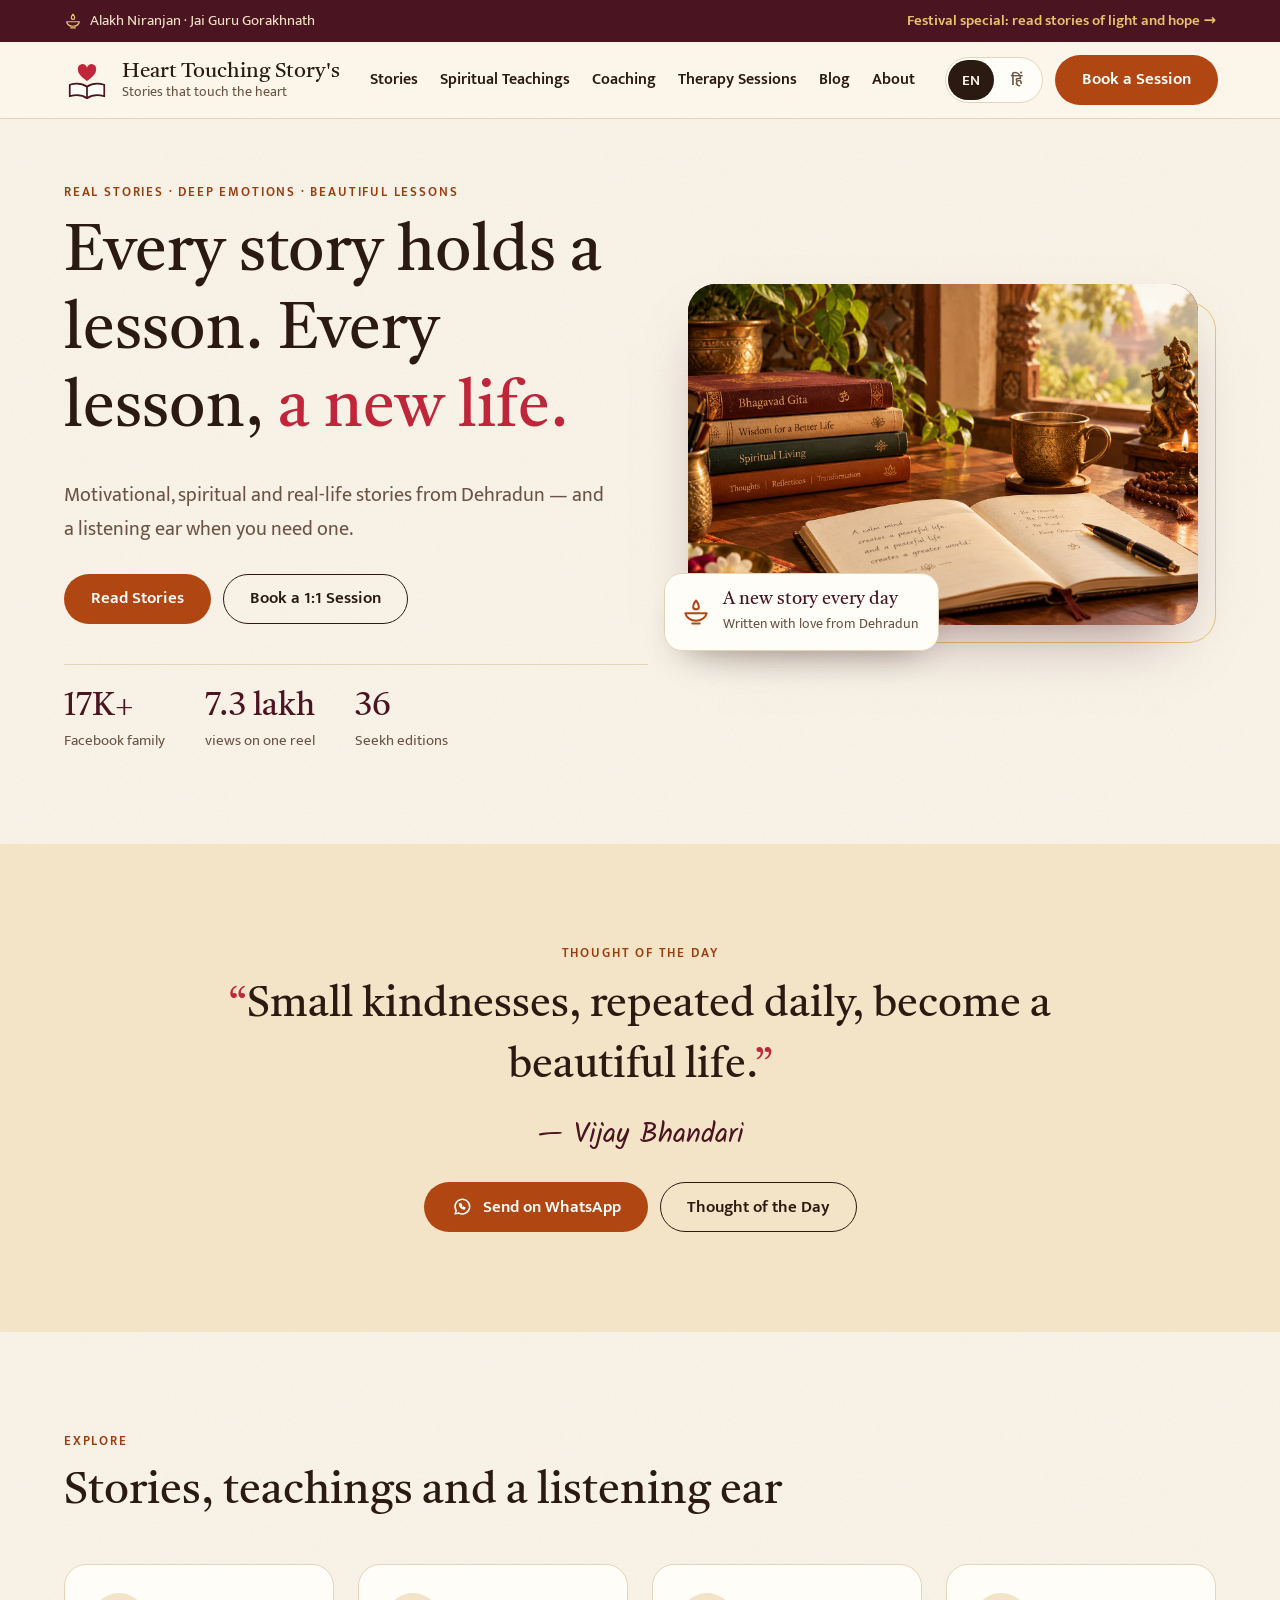
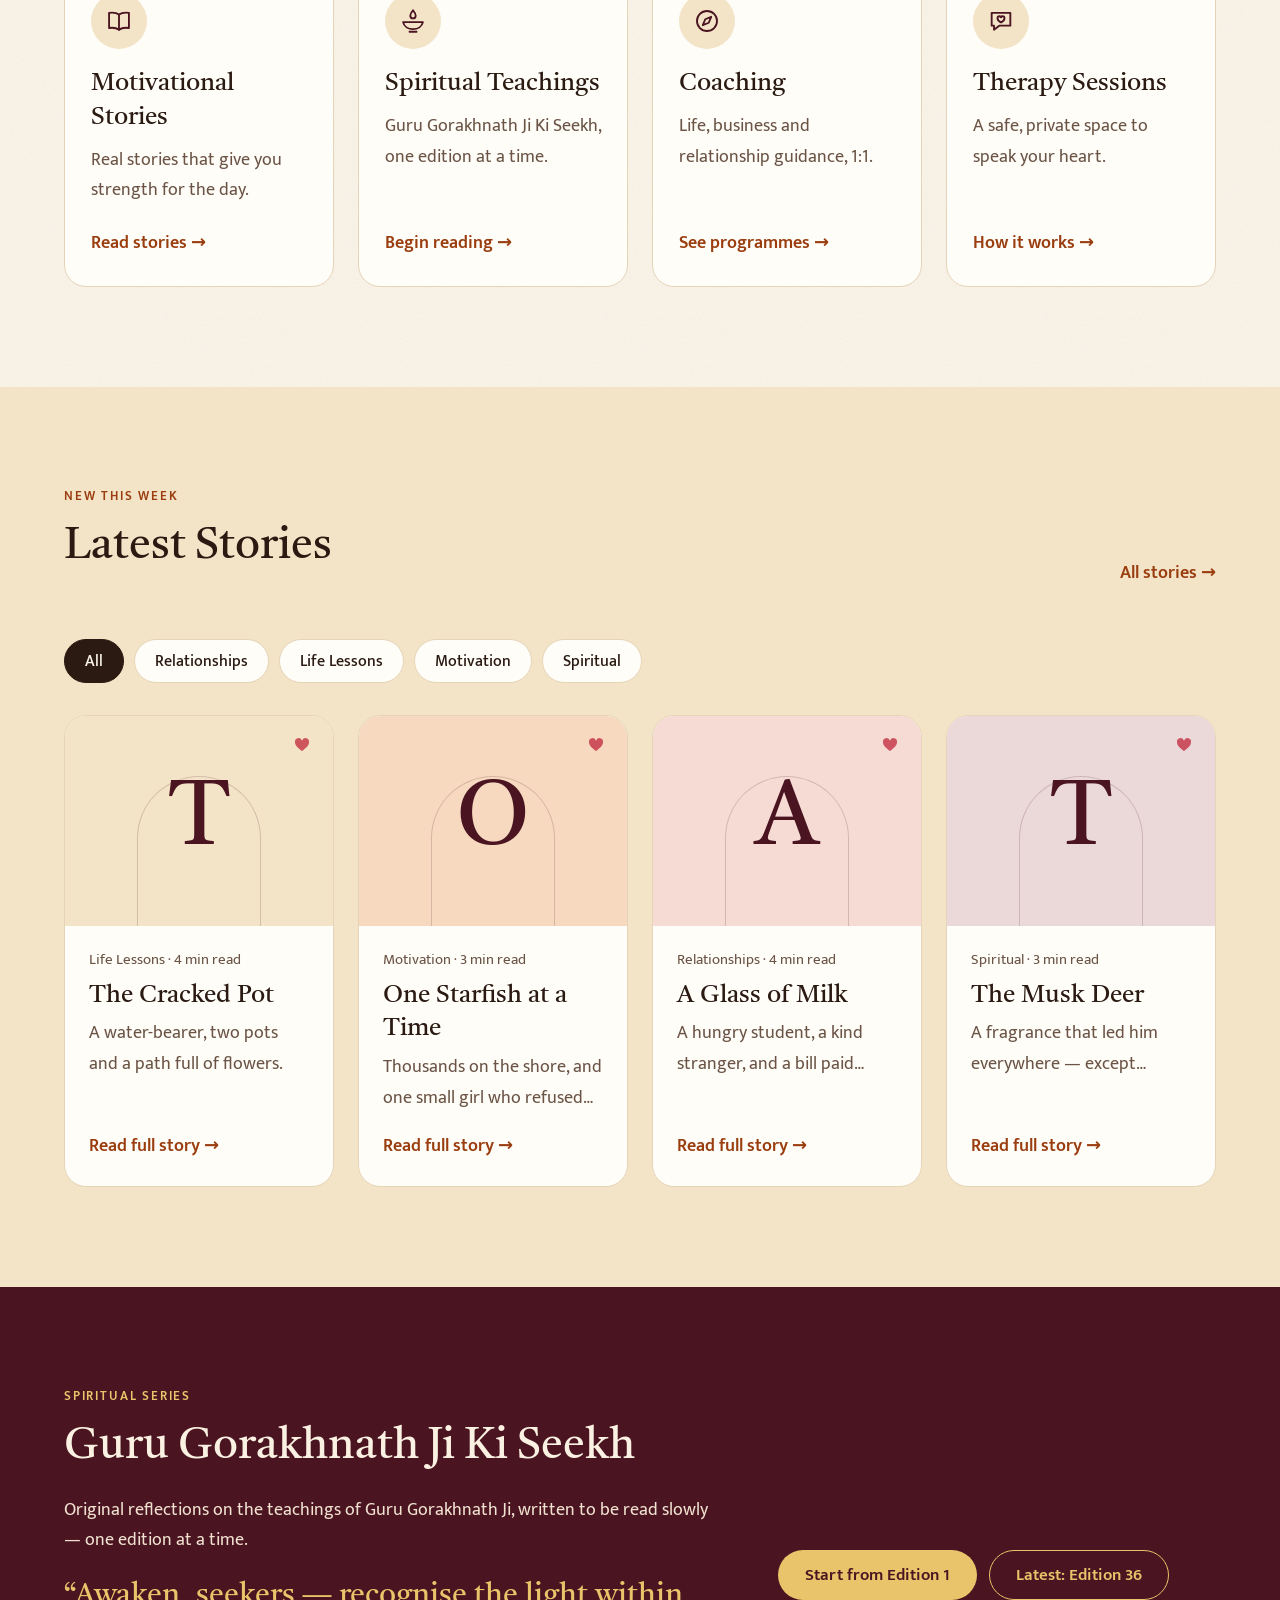
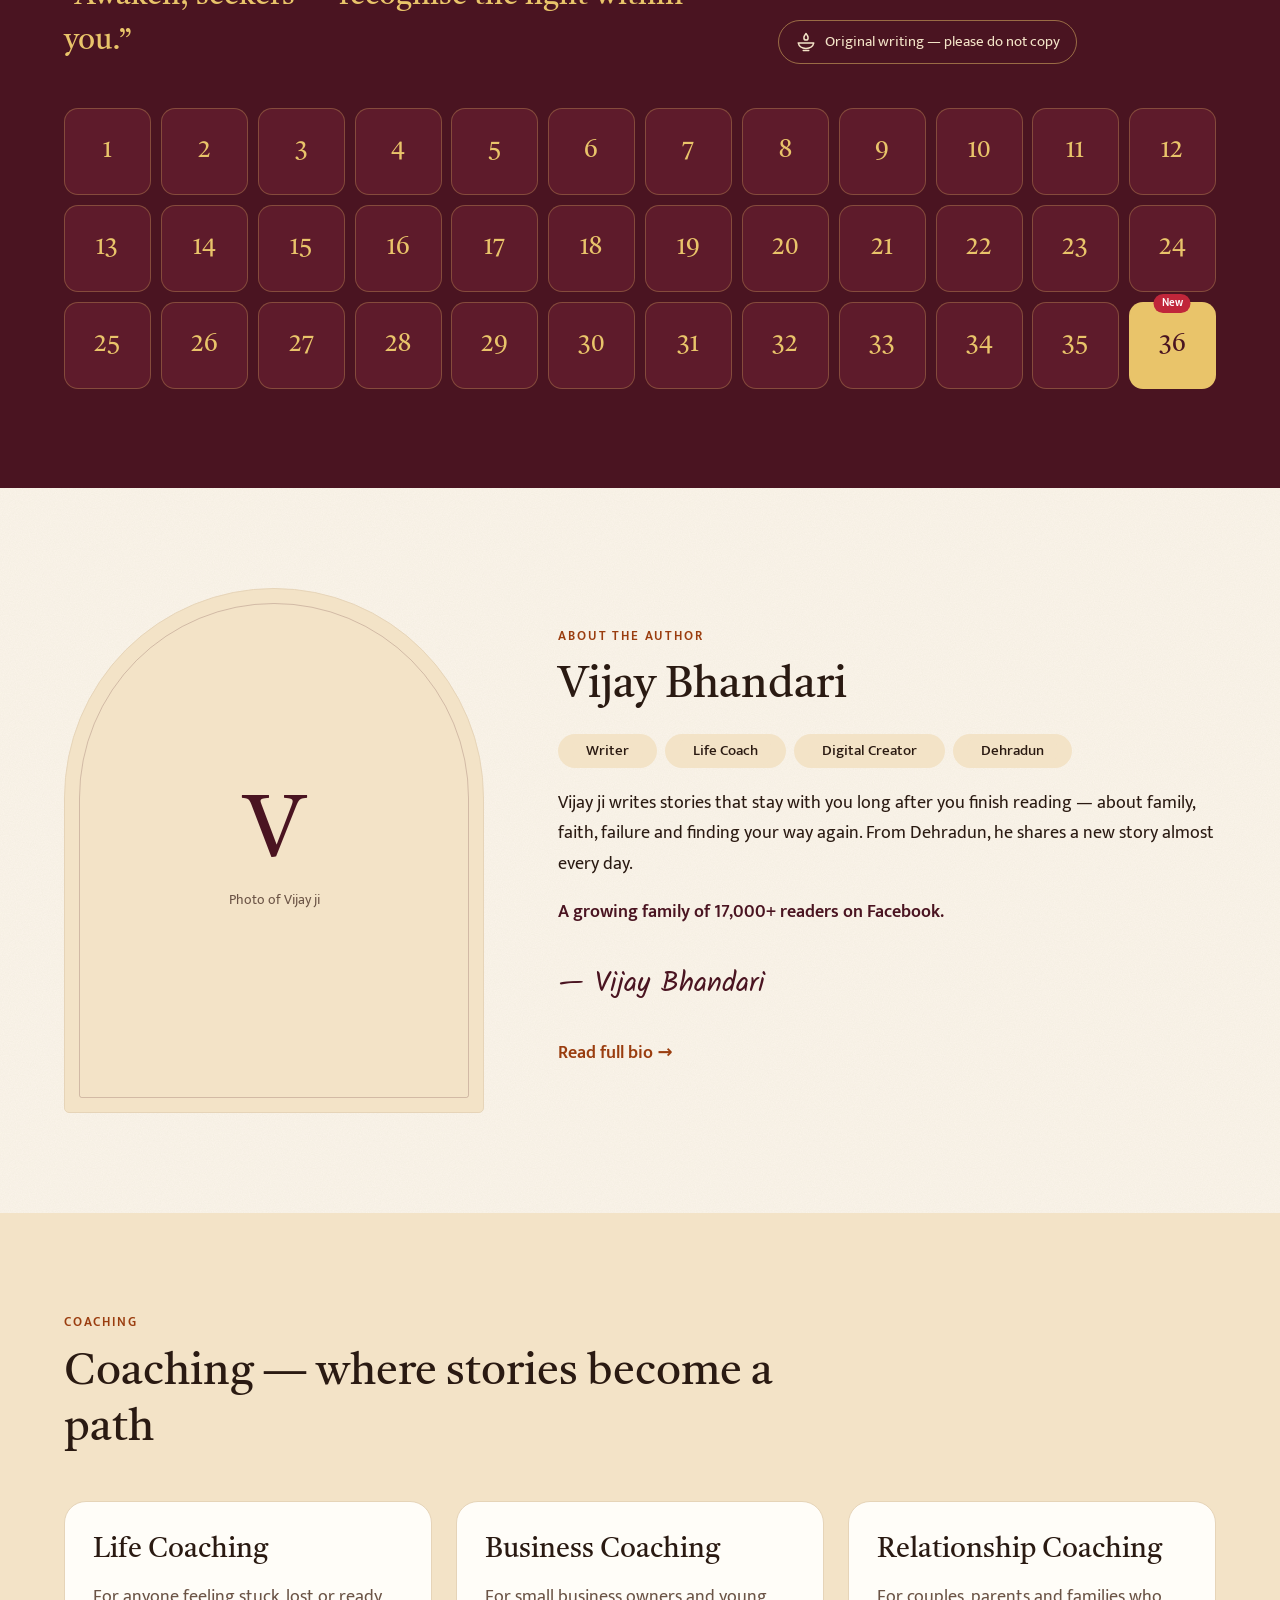
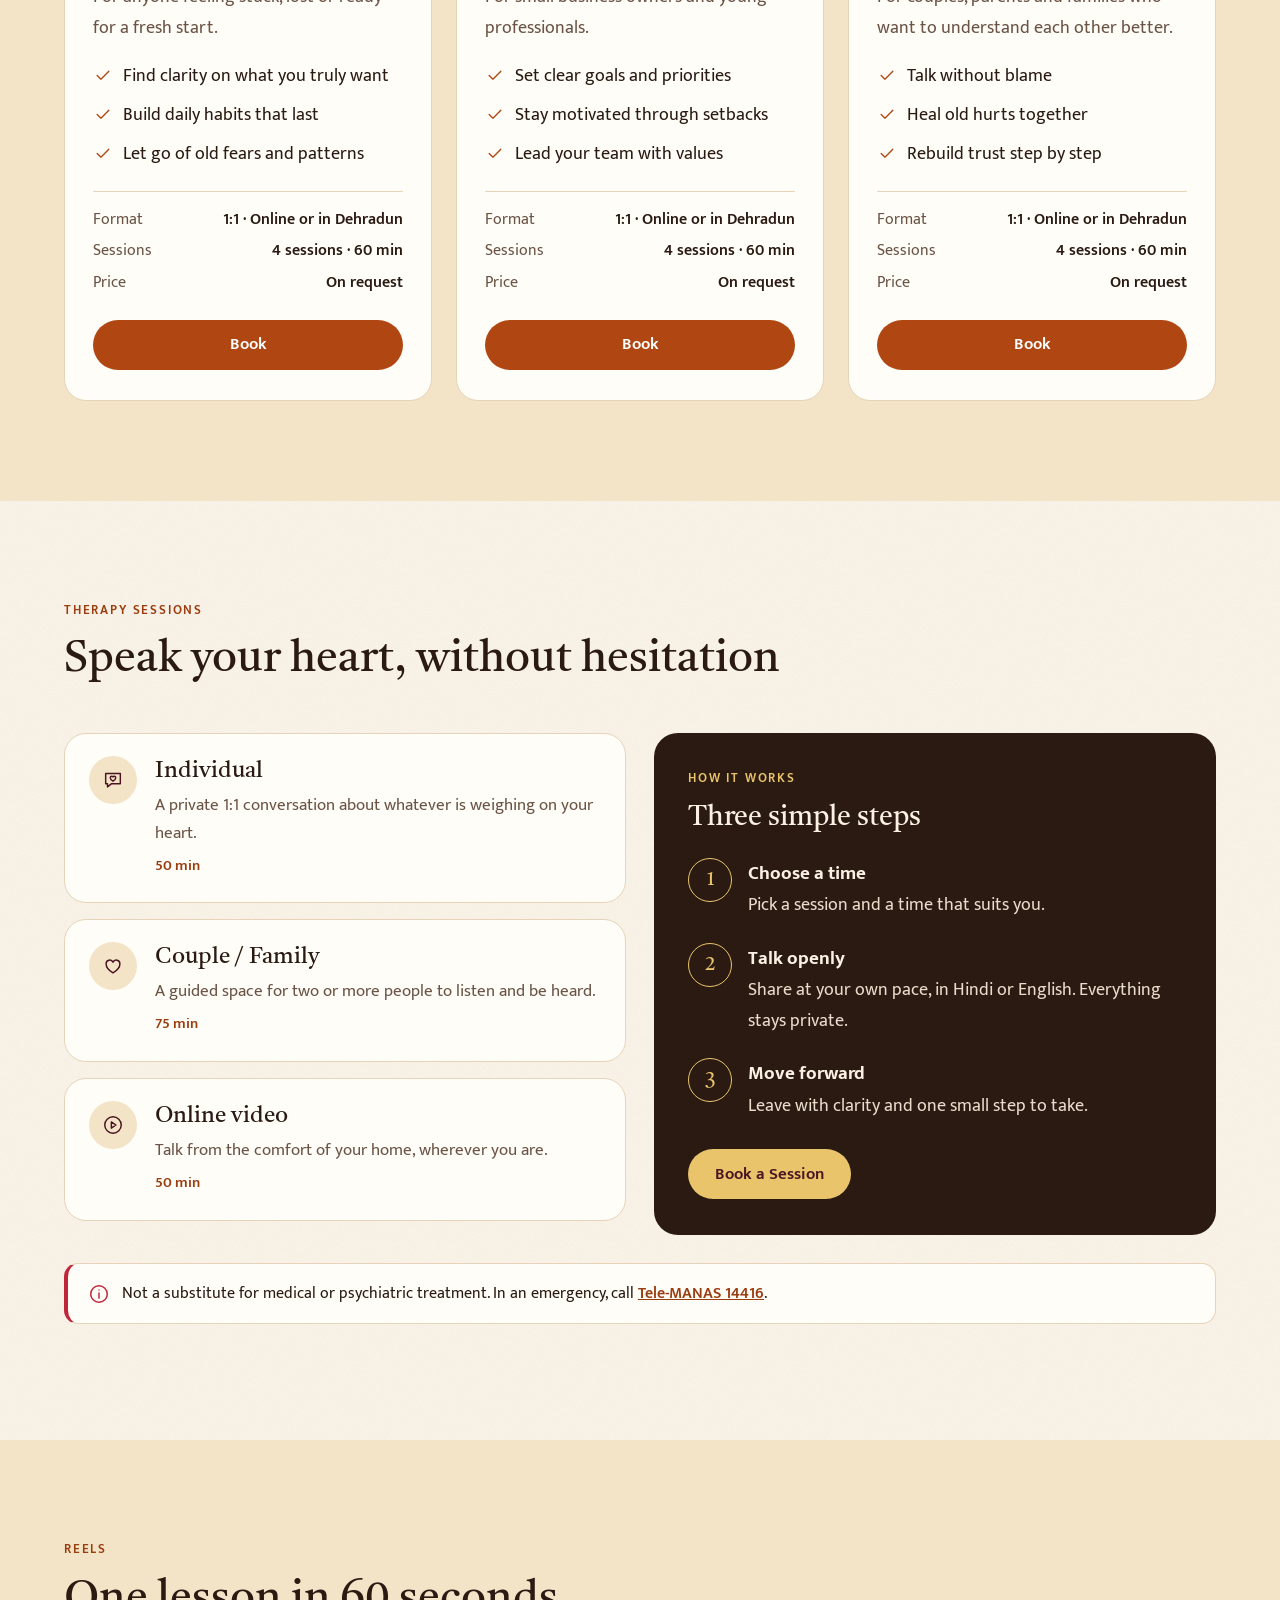
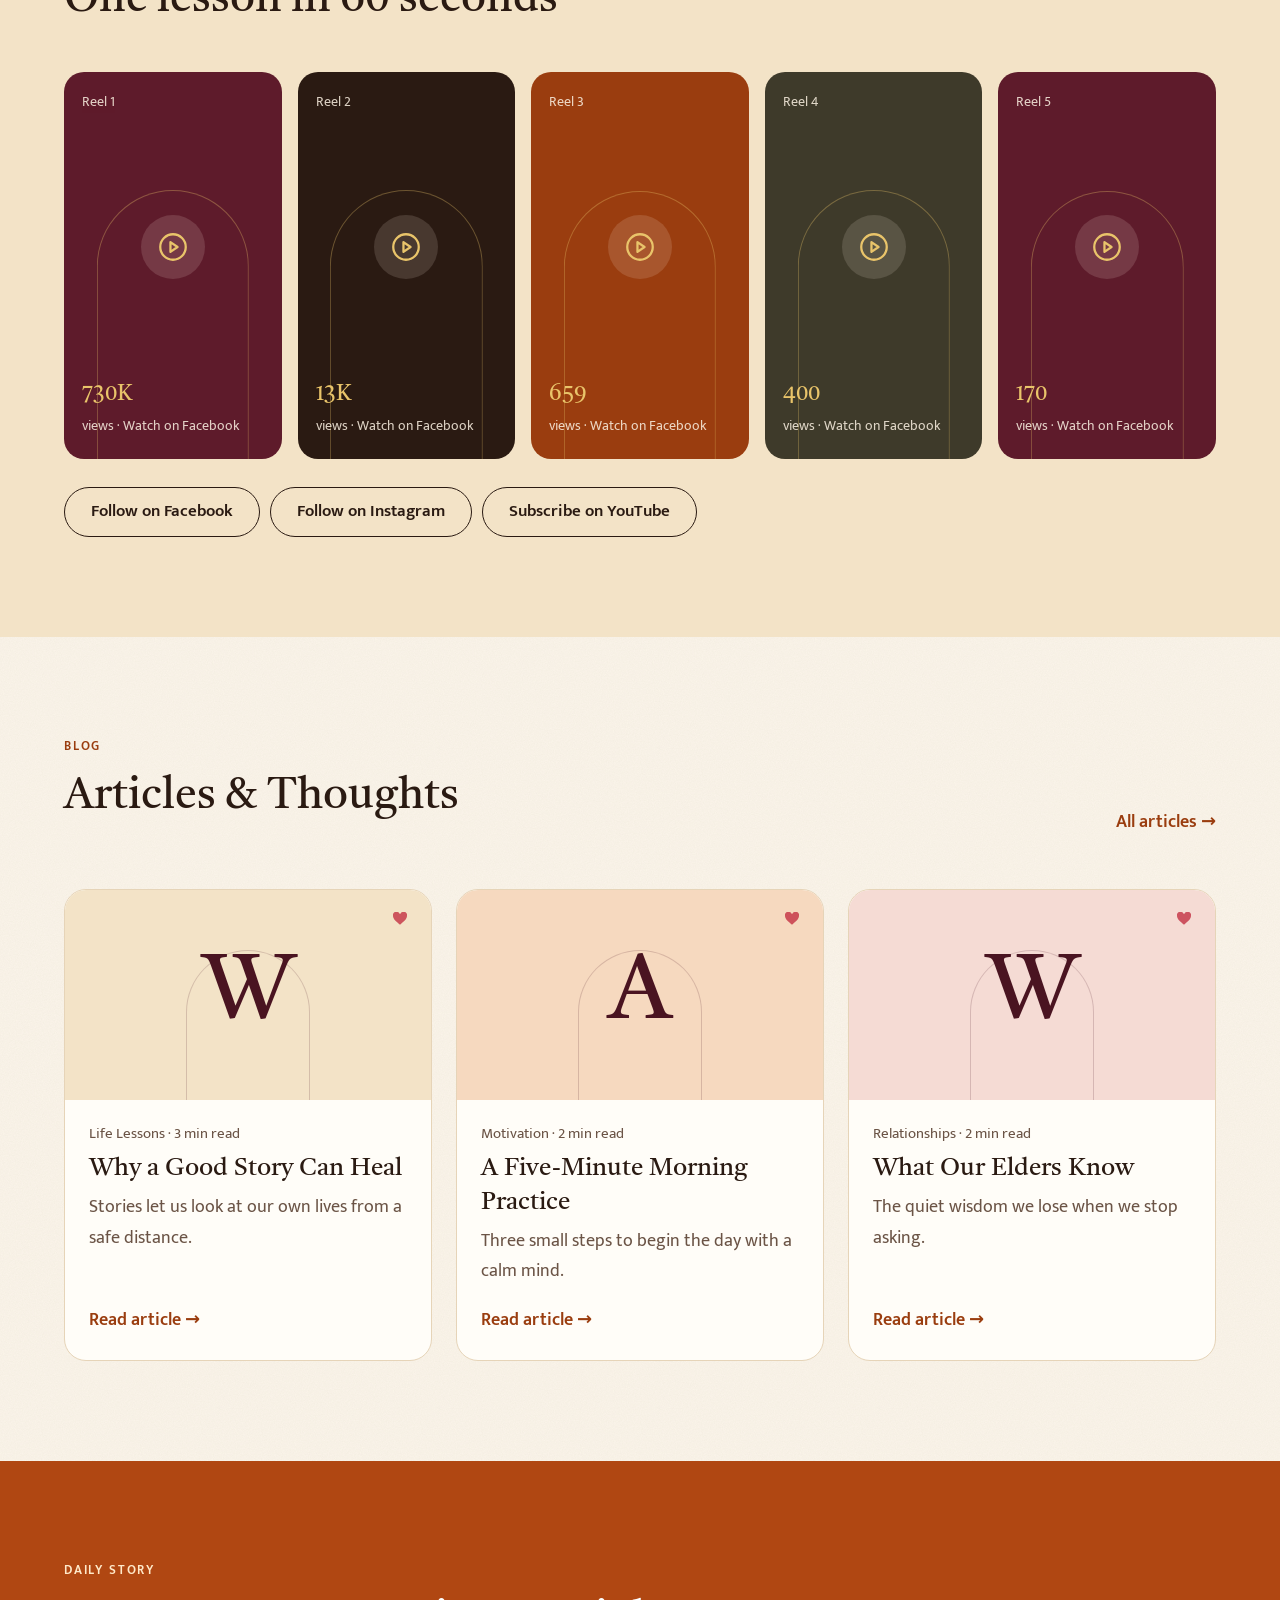
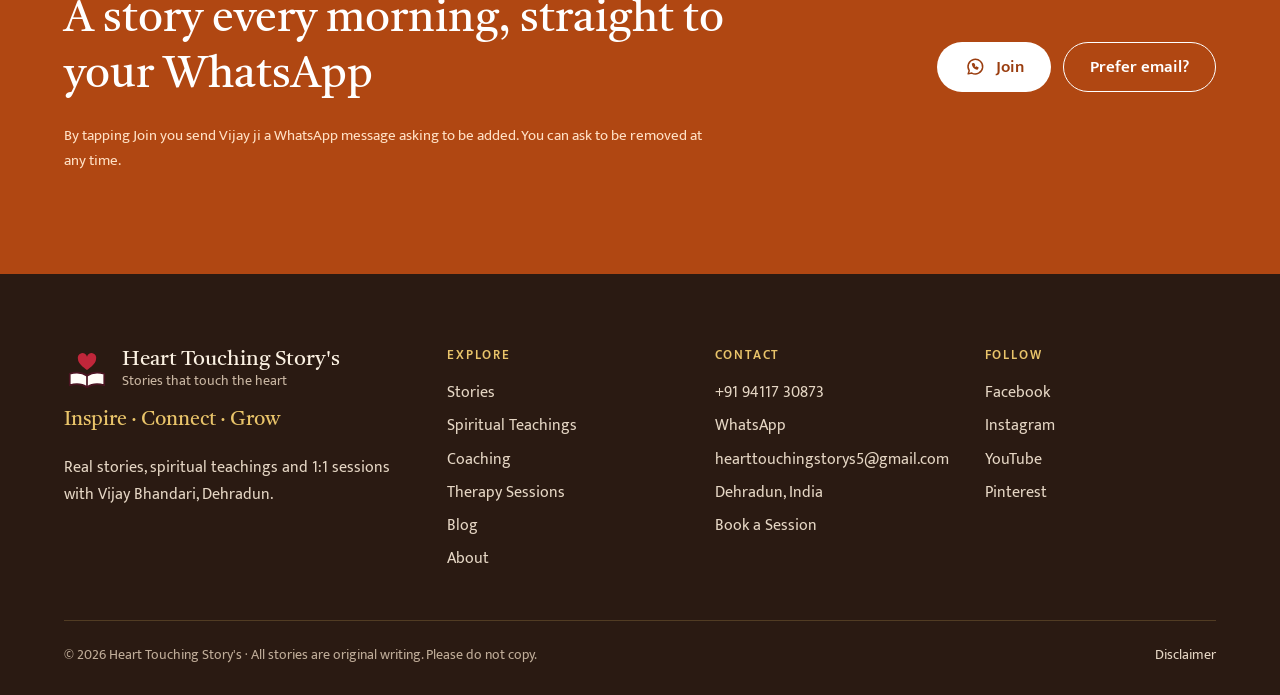
==== index.html @ 7574a50a "Image replaced" ====
<!doctype html>
<html lang="en" data-title-hi="Heart Touching Story's · दिल को छू जाने वाली कहानियाँ">
<head>
<meta charset="utf-8">
<meta name="viewport" content="width=device-width, initial-scale=1">
<title>Heart Touching Story's · Stories that touch the heart</title>
<meta name="description" content="Real stories, spiritual teachings and 1:1 sessions with Vijay Bhandari, Dehradun. Every story holds a lesson.">
<meta property="og:title" content="Heart Touching Story's">
<meta property="og:description" content="Every story holds a lesson. Every lesson, a new life.">
<script>try{document.documentElement.lang=localStorage.getItem('lang')||'en'}catch(e){}document.documentElement.classList.add('js')</script>
<link rel="preconnect" href="https://fonts.googleapis.com">
<link rel="preconnect" href="https://fonts.gstatic.com" crossorigin>
<link rel="stylesheet" href="https://fonts.googleapis.com/css2?family=Kalam&family=Mukta:wght@400;500;600&family=Tiro+Devanagari+Hindi&display=swap">
<link rel="icon" href="assets/favicon.svg" type="image/svg+xml">
<link rel="stylesheet" href="assets/style.css">
<script src="assets/data.js" defer></script>
<script src="assets/app.js" defer></script>
</head>
<body data-page="home">
<div id="hdr"></div>
<main id="main">

  <!-- 3 · Hero -->
  <section class="hero">
    <div class="wrap hero-in">
      <div class="hero-copy">
        <span class="label"><span lang="en">Real Stories · Deep Emotions · Beautiful Lessons</span><span lang="hi">सच्ची कहानियाँ · गहरी भावनाएँ · सुंदर सीख</span></span>
        <h1><span lang="en">Every story holds a lesson. Every lesson, <span class="hl">a new life.</span></span><span lang="hi">हर कहानी में एक सीख, हर सीख में एक <span class="hl">नया जीवन।</span></span></h1>
        <p class="lead"><span lang="en">Motivational, spiritual and real-life stories from Dehradun — and a listening ear when you need one.</span><span lang="hi">देहरादून से प्रेरक, आध्यात्मिक और सच्ची कहानियाँ — और जब ज़रूरत हो, तो सुनने वाला कोई अपना।</span></p>
        <div class="btns hero-cta">
          <a class="btn btn-p" href="stories.html"><span lang="en">Read Stories</span><span lang="hi">कहानियाँ पढ़ें</span></a>
          <a class="btn btn-s" href="book.html"><span lang="en">Book a 1:1 Session</span><span lang="hi">1:1 सेशन बुक करें</span></a>
        </div>
        <div class="stats" id="stats"></div>
      </div>

      <div class="hero-art">
        <figure class="hero-photo">
          <div class="hp-img"><img src="assets/Index-image.jpeg" alt="An open journal and pen on a wooden desk beside spiritual books, a brass cup and a lit diya in warm morning light" width="1536" height="1024" fetchpriority="high"></div>
          <figcaption class="hero-note"><svg class="ic" aria-hidden="true"><use href="#i-diya"/></svg>
            <span><b><span lang="en">A new story every day</span><span lang="hi">हर दिन एक नई कहानी</span></b><small><span lang="en">Written with love from Dehradun</span><span lang="hi">देहरादून से, प्रेम के साथ</span></small></span>
          </figcaption>
        </figure>
      </div>
    </div>
  </section>

  <!-- 4 · Thought of the Day -->
  <section class="sec band-sandal" aria-labelledby="tod">
    <div class="wrap quote center rv">
      <span class="label" id="tod"><span lang="en">Thought of the Day</span><span lang="hi">आज का विचार</span></span>
      <blockquote id="thought-q"></blockquote>
      <span class="sig"><span lang="en">— Vijay Bhandari</span><span lang="hi">— विजय भंडारी</span></span>
      <div class="btns">
        <button type="button" class="btn btn-p" id="wa-share"><svg class="ic" aria-hidden="true"><use href="#i-wa"/></svg><span lang="en">Send on WhatsApp</span><span lang="hi">WhatsApp पर भेजें</span></button>
        <a class="btn btn-s" href="thoughts.html"><span lang="en">Thought of the Day</span><span lang="hi">आज का विचार</span></a>
      </div>
    </div>
  </section>

  <!-- 5 · Four pillars -->
  <section class="sec">
    <div class="wrap">
      <div class="sec-head rv">
        <span class="label"><span lang="en">Explore</span><span lang="hi">खोजें</span></span>
        <h2><span lang="en">Stories, teachings and a listening ear</span><span lang="hi">कहानियाँ, सीख और सुनने वाला कोई अपना</span></h2>
      </div>
      <div class="grid g4">
        <a class="card pillar rv" style="--i:0" href="stories.html?cat=motivation"><span class="ic-wrap"><svg class="ic" aria-hidden="true"><use href="#i-book"/></svg></span>
          <h3><span lang="en">Motivational Stories</span><span lang="hi">प्रेरक कहानियाँ</span></h3>
          <p><span lang="en">Real stories that give you strength for the day.</span><span lang="hi">ऐसी सच्ची कहानियाँ जो दिन भर का हौसला दें।</span></p>
          <span class="more"><span lang="en">Read stories →</span><span lang="hi">कहानियाँ पढ़ें →</span></span></a>
        <a class="card pillar rv" style="--i:1" href="seekh.html"><span class="ic-wrap"><svg class="ic" aria-hidden="true"><use href="#i-diya"/></svg></span>
          <h3><span lang="en">Spiritual Teachings</span><span lang="hi">आध्यात्मिक सीख</span></h3>
          <p><span lang="en">Guru Gorakhnath Ji Ki Seekh, one edition at a time.</span><span lang="hi">गुरु गोरखनाथ जी की सीख, एक-एक संस्करण।</span></p>
          <span class="more"><span lang="en">Begin reading →</span><span lang="hi">पढ़ना शुरू करें →</span></span></a>
        <a class="card pillar rv" style="--i:2" href="coaching.html"><span class="ic-wrap"><svg class="ic" aria-hidden="true"><use href="#i-compass"/></svg></span>
          <h3><span lang="en">Coaching</span><span lang="hi">कोचिंग</span></h3>
          <p><span lang="en">Life, business and relationship guidance, 1:1.</span><span lang="hi">जीवन, व्यापार और रिश्तों के लिए 1:1 मार्गदर्शन।</span></p>
          <span class="more"><span lang="en">See programmes →</span><span lang="hi">कार्यक्रम देखें →</span></span></a>
        <a class="card pillar rv" style="--i:3" href="therapy.html"><span class="ic-wrap"><svg class="ic" aria-hidden="true"><use href="#i-chat"/></svg></span>
          <h3><span lang="en">Therapy Sessions</span><span lang="hi">थेरेपी सेशन</span></h3>
          <p><span lang="en">A safe, private space to speak your heart.</span><span lang="hi">मन की बात कहने के लिए एक सुरक्षित, निजी जगह।</span></p>
          <span class="more"><span lang="en">How it works →</span><span lang="hi">कैसे होता है →</span></span></a>
      </div>
    </div>
  </section>

  <!-- 6 · Latest stories -->
  <section class="sec band-sandal">
    <div class="wrap">
      <div class="sec-head split rv">
        <div>
          <span class="label"><span lang="en">New this week</span><span lang="hi">इस हफ़्ते</span></span>
          <h2><span lang="en">Latest Stories</span><span lang="hi">ताज़ा कहानियाँ</span></h2>
        </div>
        <a class="link-arrow" href="stories.html"><span lang="en">All stories →</span><span lang="hi">सभी कहानियाँ →</span></a>
      </div>
      <div class="chips" id="latest-chips" role="group" aria-label="Filter stories"></div>
      <div class="grid g4 scroll-m" id="latest-grid"></div>
    </div>
  </section>

  <!-- 7 · Guru Gorakhnath Ji Ki Seekh -->
  <section class="sec band-maroon">
    <div class="wrap">
      <div class="seekh-top rv">
        <div>
          <span class="label"><span lang="en">Spiritual series</span><span lang="hi">आध्यात्मिक शृंखला</span></span>
          <h2><span lang="en">Guru Gorakhnath Ji Ki Seekh</span><span lang="hi">गुरु गोरखनाथ जी की सीख</span></h2>
          <p><span lang="en">Original reflections on the teachings of Guru Gorakhnath Ji, written to be read slowly — one edition at a time.</span><span lang="hi">गुरु गोरखनाथ जी की शिक्षाओं पर मौलिक चिंतन — धीरे-धीरे पढ़ने के लिए, एक-एक संस्करण।</span></p>
          <p class="seekh-line"><span lang="en">“Awaken, seekers — recognise the light within you.”</span><span lang="hi">“जागो साधकों, जागो — अपने भीतर के प्रकाश को पहचानो।”</span></p>
        </div>
        <div>
          <div class="btns">
            <a class="btn btn-g" href="edition.html?n=1"><span lang="en">Start from Edition 1</span><span lang="hi">पहले संस्करण से पढ़ें</span></a>
            <a class="btn btn-o" href="edition.html?n=36"><span lang="en">Latest: Edition 36</span><span lang="hi">नवीनतम: संस्करण ३६</span></a>
          </div>
          <span class="badge"><svg class="ic" aria-hidden="true"><use href="#i-diya"/></svg><span lang="en">Original writing — please do not copy</span><span lang="hi">मौलिक लेखन — कॉपी करना वर्जित है</span></span>
        </div>
      </div>
      <div class="eds" id="home-eds"></div>
    </div>
  </section>

  <!-- 8 · About the author -->
  <section class="sec">
    <div class="wrap about">
      <div class="arch rv" role="img" aria-label="Portrait of Vijay Bhandari (photo to be added)">
        <div><b><span lang="en">V</span><span lang="hi">वि</span></b><small><span lang="en">Photo of Vijay ji</span><span lang="hi">विजय जी की फ़ोटो</span></small></div>
      </div>
      <div class="rv" style="--i:1">
        <span class="label"><span lang="en">About the Author</span><span lang="hi">लेखक के बारे में</span></span>
        <h2><span lang="en">Vijay Bhandari</span><span lang="hi">विजय भंडारी</span></h2>
        <div class="roles"><span><span lang="en">Writer</span><span lang="hi">लेखक</span></span><span><span lang="en">Life Coach</span><span lang="hi">लाइफ़ कोच</span></span><span><span lang="en">Digital Creator</span><span lang="hi">डिजिटल क्रिएटर</span></span><span><span lang="en">Dehradun</span><span lang="hi">देहरादून</span></span></div>
        <p><span lang="en">Vijay ji writes stories that stay with you long after you finish reading — about family, faith, failure and finding your way again. From Dehradun, he shares a new story almost every day.</span><span lang="hi">विजय जी ऐसी कहानियाँ लिखते हैं जो पढ़ने के बाद भी दिल में रह जाती हैं — परिवार, आस्था, हार और फिर से राह पाने की कहानियाँ। देहरादून से वे लगभग हर दिन एक नई कहानी साझा करते हैं।</span></p>
        <p class="community"><span lang="en">A growing family of 17,000+ readers on Facebook.</span><span lang="hi">फेसबुक पर 17,000+ पाठकों का बढ़ता परिवार।</span></p>
        <p class="sig"><span lang="en">— Vijay Bhandari</span><span lang="hi">— विजय भंडारी</span></p><br>
        <a class="link-arrow" href="about.html"><span lang="en">Read full bio →</span><span lang="hi">पूरा परिचय पढ़ें →</span></a>
      </div>
    </div>
  </section>

  <!-- 9 · Coaching -->
  <section class="sec band-sandal">
    <div class="wrap">
      <div class="sec-head rv">
        <span class="label"><span lang="en">Coaching</span><span lang="hi">कोचिंग</span></span>
        <h2><span lang="en">Coaching — where stories become a path</span><span lang="hi">कोचिंग — जहाँ कहानियाँ रास्ता बनती हैं</span></h2>
      </div>
      <div class="grid scroll-m" id="coach-cards"></div>
    </div>
  </section>

  <!-- 10 · Therapy sessions -->
  <section class="sec">
    <div class="wrap">
      <div class="sec-head rv">
        <span class="label"><span lang="en">Therapy Sessions</span><span lang="hi">थेरेपी सेशन</span></span>
        <h2><span lang="en">Speak your heart, without hesitation</span><span lang="hi">मन की बात, बिना झिझक</span></h2>
      </div>
      <div class="therapy">
        <div class="types" id="therapy-types"></div>
        <div class="steps rv" style="--i:1">
          <span class="label"><span lang="en">How it works</span><span lang="hi">कैसे होता है</span></span>
          <h3><span lang="en">Three simple steps</span><span lang="hi">तीन आसान कदम</span></h3>
          <ol>
            <li><div><b><span lang="en">Choose a time</span><span lang="hi">समय चुनें</span></b><span lang="en">Pick a session and a time that suits you.</span><span lang="hi">अपनी सुविधा का सेशन और समय चुनें।</span></div></li>
            <li><div><b><span lang="en">Talk openly</span><span lang="hi">खुलकर बात करें</span></b><span lang="en">Share at your own pace, in Hindi or English. Everything stays private.</span><span lang="hi">अपनी गति से, हिंदी या अंग्रेज़ी में बात करें। सब कुछ निजी रहता है।</span></div></li>
            <li><div><b><span lang="en">Move forward</span><span lang="hi">आगे बढ़ें</span></b><span lang="en">Leave with clarity and one small step to take.</span><span lang="hi">स्पष्टता और एक छोटे कदम के साथ आगे बढ़ें।</span></div></li>
          </ol>
          <a class="btn btn-g" href="book.html"><span lang="en">Book a Session</span><span lang="hi">सेशन बुक करें</span></a>
        </div>
      </div>
      <p class="disclaimer rv"><svg class="ic" aria-hidden="true"><use href="#i-info"/></svg><span><span lang="en">Not a substitute for medical or psychiatric treatment. In an emergency, call <a href="tel:14416">Tele-MANAS 14416</a>.</span><span lang="hi">यह चिकित्सीय या मनोरोग उपचार का विकल्प नहीं है। आपात स्थिति में <a href="tel:14416">Tele-MANAS 14416</a> पर कॉल करें।</span></span></p>
    </div>
  </section>

  <!-- 11 · Reels -->
  <section class="sec band-sandal">
    <div class="wrap">
      <div class="sec-head rv">
        <span class="label"><span lang="en">Reels</span><span lang="hi">रील्स</span></span>
        <h2><span lang="en">One lesson in 60 seconds</span><span lang="hi">60 सेकंड, एक सीख</span></h2>
      </div>
      <div class="reels" id="reels"></div>
      <div class="follow">
        <a class="btn btn-s" href="https://www.facebook.com/hearttouchingstoryss" target="_blank" rel="noopener"><span lang="en">Follow on Facebook</span><span lang="hi">फेसबुक पर फ़ॉलो करें</span></a>
        <a class="btn btn-s" href="https://www.instagram.com/hearttouching_storys/" target="_blank" rel="noopener"><span lang="en">Follow on Instagram</span><span lang="hi">इंस्टाग्राम पर फ़ॉलो करें</span></a>
        <a class="btn btn-s" href="https://www.youtube.com/@hearttouchingsstorys" target="_blank" rel="noopener"><span lang="en">Subscribe on YouTube</span><span lang="hi">यूट्यूब पर सब्सक्राइब करें</span></a>
      </div>
    </div>
  </section>

  <!-- 12 · Blog -->
  <section class="sec">
    <div class="wrap">
      <div class="sec-head split rv">
        <div>
          <span class="label"><span lang="en">Blog</span><span lang="hi">ब्लॉग</span></span>
          <h2><span lang="en">Articles &amp; Thoughts</span><span lang="hi">लेख और विचार</span></h2>
        </div>
        <a class="link-arrow" href="stories.html?type=blog"><span lang="en">All articles →</span><span lang="hi">सभी लेख →</span></a>
      </div>
      <div class="grid scroll-m" id="blog-cards"></div>
    </div>
  </section>

  <!-- 13 · Testimonials (hidden until real quotes exist) -->
  <section class="sec band-sandal" id="kind" hidden>
    <div class="wrap">
      <div class="sec-head rv"><h2><span lang="en">Kind Words</span><span lang="hi">पाठकों और क्लाइंट्स के अनुभव</span></h2></div>
      <div class="grid" id="kind-grid"></div>
    </div>
  </section>

  <!-- 14 · WhatsApp sign-up (opens WhatsApp, nothing stored here) -->
  <section class="sec band-saffron">
    <div class="wrap join">
      <div class="rv">
        <span class="label"><span lang="en">Daily story</span><span lang="hi">रोज़ की कहानी</span></span>
        <h2><span lang="en">A story every morning, straight to your WhatsApp</span><span lang="hi">रोज़ सुबह एक कहानी, सीधे आपके WhatsApp पर</span></h2>
        <p class="consent"><span lang="en">By tapping Join you send Vijay ji a WhatsApp message asking to be added. You can ask to be removed at any time.</span><span lang="hi">“जुड़ें” दबाकर आप विजय जी को जोड़ने के लिए WhatsApp संदेश भेजते हैं। आप कभी भी हटाने के लिए कह सकते हैं।</span></p>
      </div>
      <div class="btns rv" style="--i:1">
        <a class="btn btn-w" id="join-wa" target="_blank" rel="noopener"><svg class="ic" aria-hidden="true"><use href="#i-wa"/></svg><span lang="en">Join</span><span lang="hi">जुड़ें</span></a>
        <a class="btn btn-o" style="border-color:#fff;color:#fff" href="mailto:hearttouchingstorys5@gmail.com?subject=Please%20add%20me%20to%20the%20daily%20story%20list"><span lang="en">Prefer email?</span><span lang="hi">ईमेल से?</span></a>
      </div>
    </div>
  </section>

</main>
<div id="ftr"></div>
</body>
</html>
---- assets/style.css ----
/* Heart Touching Story's — design system from the Bits AI Lab brief (section 2) */
:root {
  --ivory: #FBF5EA; --card: #FFFDF8; --sandal: #F3E3C7; --sand: #E6D4B8;
  --ink: #2A1A12; --muted: #6B5446;
  --saffron: #B04712; --saffron-d: #9A3D0F; --saffron-h: #8F3A0F;
  --maroon: #4A1421; --maroon-t: #5E1B2B; --gold: #E9C46A; --heart: #C0263A;
  --cream: #FBF1E2;
  --serif: "Tiro Devanagari Hindi", Georgia, serif;
  --sans: "Mukta", system-ui, sans-serif;
  --hand: "Kalam", cursive;
  --ease: cubic-bezier(.2, .7, .2, 1);
}
@view-transition { navigation: auto; }

*, *::before, *::after { box-sizing: border-box; }
html { -webkit-text-size-adjust: 100%; scroll-behavior: smooth; scroll-padding-top: 96px; }
body {
  margin: 0; color: var(--ink); font: 400 18px/1.7 var(--sans);
  background: var(--ivory) url("data:image/svg+xml,%3Csvg xmlns='http://www.w3.org/2000/svg' width='220' height='220'%3E%3Cfilter id='n'%3E%3CfeTurbulence type='fractalNoise' baseFrequency='.85' numOctaves='3' stitchTiles='stitch'/%3E%3CfeColorMatrix values='0 0 0 0 .42 0 0 0 0 .33 0 0 0 0 .27 .09 0 0 0 0'/%3E%3C/filter%3E%3Crect width='100%25' height='100%25' filter='url(%23n)'/%3E%3C/svg%3E");
}
main { transition: opacity .18s; }
body.swap main { opacity: 0; }
h1, h2, h3 { font-family: var(--serif); font-weight: 400; color: var(--ink); margin: 0 0 .45em; }
h1 { font-size: clamp(36px, 5.2vw, 64px); line-height: 1.22; }
h2 { font-size: clamp(28px, 3.6vw, 44px); line-height: 1.28; }
h3 { font-size: clamp(20px, 2.2vw, 28px); line-height: 1.35; }
p { margin: 0 0 1em; }
a { color: var(--saffron-d); }
img { max-width: 100%; display: block; }
:focus-visible { outline: 3px solid var(--gold); outline-offset: 3px; border-radius: 6px; }
@media (max-width: 699px) { body { font-size: 16.5px; } }

/* Bilingual: both languages live in the markup, the page language hides the other */
html[lang="en"] body [lang="hi"]:not(.keep),
html[lang="hi"] body [lang="en"]:not(.keep) { display: none !important; }

.sr { position: absolute; width: 1px; height: 1px; overflow: hidden; clip: rect(0 0 0 0); white-space: nowrap; }
.skip { position: absolute; left: -999px; top: 12px; z-index: 100; background: var(--ink); color: #fff; padding: 10px 18px; border-radius: 999px; }
.skip:focus { left: 16px; }

/* Layout */
.wrap { max-width: 1200px; margin: 0 auto; padding: 0 24px; }
.sec { padding: 100px 0; }
.band-sandal { background: var(--sandal); }
.band-maroon { background: var(--maroon); color: #F1E2D0; }
.band-maroon h2, .band-maroon h3 { color: var(--cream); }
.band-saffron { background: var(--saffron); color: #fff; }
.band-saffron h2 { color: #fff; }
@media (max-width: 699px) { .wrap { padding: 0 16px; } .sec { padding: 44px 0; } }

.label { display: block; font: 600 13px/1.5 var(--sans); color: var(--saffron-d); margin: 0 0 12px; }
.label [lang="en"] { text-transform: uppercase; letter-spacing: .14em; }
.band-maroon .label, .steps .label, .lesson .label { color: var(--gold); }
.band-saffron .label { color: #FFE9C9; }
.sec-head { max-width: 720px; margin-bottom: 44px; }
.sec-head p { color: var(--muted); font-size: 19px; }
.band-maroon .sec-head p { color: #E3CDBB; }
.sec-head.split { max-width: none; display: flex; justify-content: space-between; align-items: flex-end; gap: 16px 32px; flex-wrap: wrap; }
.sec-head.split > div { max-width: 680px; }
.center { text-align: center; margin-left: auto; margin-right: auto; }
.muted { color: var(--muted); }

/* Icons */
.ic { width: 22px; height: 22px; flex: none; fill: none; stroke: currentColor; stroke-width: 1.6; stroke-linecap: round; stroke-linejoin: round; }

/* Buttons */
.btn {
  display: inline-flex; align-items: center; justify-content: center; gap: 10px;
  min-height: 50px; padding: 8px 26px; border-radius: 999px; white-space: nowrap; border: 1.5px solid transparent;
  font: 600 17px/1.25 var(--sans); text-decoration: none; cursor: pointer; text-align: center;
  transition: background .2s, color .2s, border-color .2s, transform .2s var(--ease);
}
.btn:active { transform: scale(.98); }
.btn-p { background: var(--saffron); color: #fff; }
.btn-p:hover { background: var(--saffron-h); }
.btn-s { background: transparent; border-color: var(--ink); color: var(--ink); }
.btn-s:hover { background: var(--ink); color: var(--ivory); }
.btn-g { background: var(--gold); color: var(--maroon); }
.btn-g:hover { background: #F1D488; }
.btn-o { background: transparent; border-color: var(--gold); color: var(--gold); }
.btn-o:hover { background: var(--gold); color: var(--maroon); }
.btn-w { background: #fff; color: var(--saffron-d); }
.btn-w:hover { background: var(--cream); }
.btns { display: flex; gap: 12px; flex-wrap: wrap; }

.link-arrow { color: var(--saffron-d); font-weight: 600; text-decoration: none; display: inline-flex; gap: 6px; align-items: center; min-height: 44px; }
.link-arrow:hover { text-decoration: underline; text-underline-offset: 4px; }
.band-maroon .link-arrow { color: var(--gold); }

/* Chips */
.chips { display: flex; gap: 10px; flex-wrap: wrap; margin-bottom: 32px; }
.chip {
  min-height: 44px; padding: 4px 20px; border-radius: 999px; border: 1px solid var(--sand);
  background: var(--card); color: var(--ink); font: 500 16px/1.2 var(--sans); cursor: pointer;
  transition: background .2s, color .2s, border-color .2s;
}
.chip:hover { border-color: var(--muted); }
.chip[aria-pressed="true"] { background: var(--ink); border-color: var(--ink); color: var(--ivory); }
@media (max-width: 699px) {
  .chips { flex-wrap: nowrap; overflow-x: auto; margin: 0 -16px 24px; padding: 0 16px 4px; scrollbar-width: none; }
  .chip { flex: none; }
}

/* Top bar + header */
.topbar { background: var(--maroon); color: var(--sandal); font-size: 15px; }
.topbar .wrap { display: flex; justify-content: space-between; align-items: center; gap: 4px 20px; min-height: 42px; flex-wrap: wrap; padding-top: 6px; padding-bottom: 6px; }
.topbar span { display: inline-flex; align-items: center; gap: 8px; }
.topbar .ic { width: 18px; height: 18px; color: var(--gold); }
.topbar a { color: var(--gold); font-weight: 600; text-decoration: none; }
.topbar a:hover { text-decoration: underline; }

.hdr { position: sticky; top: 0; z-index: 50; background: rgba(251, 245, 234, .97); border-bottom: 1px solid var(--sand); }
.hdr-in { display: flex; align-items: center; gap: 20px; min-height: 76px; }
.brand { display: flex; align-items: center; gap: 12px; color: var(--ink); text-decoration: none; margin-right: auto; }
.brand svg { width: 46px; height: 46px; flex: none; }
.brand b { display: block; font: 400 21px/1.2 var(--serif); white-space: nowrap; }
.brand small { display: block; font-size: 13.5px; line-height: 1.3; color: var(--muted); }
.nav { display: flex; align-items: center; gap: 2px; }
.nav > a { position: relative; white-space: nowrap; padding: 10px 10px; color: var(--ink); font-weight: 600; font-size: 16px; text-decoration: none; }
.nav > a::after { content: ""; position: absolute; left: 10px; right: 10px; bottom: 6px; height: 1.5px; background: var(--saffron); transform: scaleX(0); transform-origin: left; transition: transform .3s var(--ease); }
.nav > a:hover::after, .nav > a[aria-current="page"]::after { transform: scaleX(1); }
.nav > a[aria-current="page"] { color: var(--saffron-d); }
.nav-foot { display: none; }
.hdr-actions { display: flex; align-items: center; gap: 12px; }
.lang-sw { display: inline-flex; border: 1px solid var(--sand); border-radius: 999px; background: var(--card); padding: 2px; }
.lang-sw button { min-height: 40px; min-width: 46px; padding: 0 10px; border: 0; border-radius: 999px; background: none; color: var(--muted); font: 600 15px/1 var(--sans); cursor: pointer; }
.lang-sw button[aria-pressed="true"] { background: var(--ink); color: var(--ivory); }
.menu-btn { display: none; width: 46px; height: 46px; place-items: center; border: 1px solid var(--sand); border-radius: 999px; background: var(--card); color: var(--ink); cursor: pointer; }
.menu-btn .ic:last-of-type { display: none; }
.menu-open .menu-btn .ic:first-of-type { display: none; }
.menu-open .menu-btn .ic:last-of-type { display: block; }

@media (max-width: 1279px) {
  .menu-btn { display: grid; }
  .hdr-actions .lang-sw { display: none; }
  .nav { display: none; position: fixed; left: 0; right: 0; bottom: 0; top: var(--nav-top, 76px); flex-direction: column; align-items: stretch; gap: 0; padding: 12px 16px 24px; background: var(--ivory); overflow-y: auto; }
  .menu-open .nav { display: flex; animation: up .35s var(--ease) both; }
  .nav > a { font-size: 20px; padding: 14px 4px; border-bottom: 1px solid var(--sand); }
  .nav > a::after { display: none; }
  .nav-foot { display: flex; flex-direction: column; gap: 14px; margin-top: auto; padding-top: 24px; }
  .nav-foot .lang-sw { align-self: flex-start; }
  .menu-open { overflow: hidden; }
}
@media (max-width: 699px) {
  .hdr-actions .btn { display: none; }
  .hdr-in { min-height: 68px; }
  .brand svg { width: 40px; height: 40px; }
  .brand b { font-size: 18px; }
  .brand small { font-size: 12.5px; }
}

/* Hero */
.hero { padding: 64px 0 88px; overflow: hidden; }
.hero-in { display: grid; grid-template-columns: 1.05fr .95fr; gap: 40px; align-items: center; }
.hero-copy > * { animation: up .9s var(--ease) both; }
.hero-copy > :nth-child(2) { animation-delay: .12s; }
.hero-copy > :nth-child(3) { animation-delay: .24s; }
.hero-copy > :nth-child(4) { animation-delay: .36s; }
.hero-copy > :nth-child(5) { animation-delay: .48s; }
.hero .lead { font-size: 20px; color: var(--muted); max-width: 540px; }
.hl { color: var(--heart); animation: hl 1.2s ease 1.4s both; }
.hero-cta { margin-top: 28px; }
.stats { display: flex; gap: 20px 40px; flex-wrap: wrap; margin-top: 40px; padding-top: 24px; border-top: 1px solid var(--sand); }
.stat b { display: block; font: 400 32px/1.15 var(--serif); font-variant-numeric: lining-nums; color: var(--maroon); }
.stat > span { font-size: 15px; color: var(--muted); }
@media (max-width: 899px) {
  .hero { padding-top: 40px; }
  .hero-in { grid-template-columns: 1fr; }
}
@media (max-width: 699px) { .hero-cta .btn { width: 100%; } .stat b { font-size: 26px; } }

/* Hero photo: rounded card, offset gold frame, floating note */
.hero-art { padding: 0 18px 30px 0; }
.hero-photo { position: relative; margin: 0 auto; max-width: 600px; animation: up 1.1s var(--ease) .15s both; }
.hero-photo::before { content: ""; position: absolute; inset: 18px -18px -18px 18px; border: 1.5px solid var(--gold); border-radius: 28px; }
.hp-img { position: relative; aspect-ratio: 3 / 2; border-radius: 28px; overflow: hidden; background: var(--maroon); box-shadow: 0 30px 60px -30px rgba(74, 20, 33, .55); }
.hp-img img { display: block; width: 100%; height: 100%; object-fit: cover; animation: kb 20s ease-in-out infinite alternate; }
.hero-note { position: absolute; left: -24px; bottom: -26px; display: flex; align-items: center; gap: 12px; margin: 0; padding: 14px 20px 14px 16px; background: var(--card); border: 1px solid var(--sand); border-radius: 18px; box-shadow: 0 18px 36px -20px rgba(42, 26, 18, .45); animation: up .9s var(--ease) 1s both; }
.hero-note .ic { width: 30px; height: 30px; color: var(--saffron); }
.hero-note b { display: block; font: 400 18px/1.3 var(--serif); color: var(--maroon); }
.hero-note small { display: block; font-size: 14px; color: var(--muted); }
@keyframes kb { to { transform: scale(1.03); } }
@media (max-width: 699px) {
  .hero-art { padding: 0 12px 12px 0; }
  .hero-photo::before { inset: 12px -12px auto 12px; aspect-ratio: 3 / 2; }
  .hero-note { position: relative; left: auto; bottom: auto; width: fit-content; margin: -22px auto 0; }
}
.flame { transform-box: fill-box; transform-origin: 50% 100%; animation: flicker 2.6s ease-in-out infinite; }
@keyframes flicker { 0%, 100% { transform: scale(1, 1) rotate(0); } 30% { transform: scale(.94, 1.06) rotate(-3deg); } 60% { transform: scale(1.03, .95) rotate(2deg); } }
@keyframes up { from { opacity: 0; transform: translateY(18px); } }
@keyframes hl { from { color: var(--ink); } }
@keyframes write { from { clip-path: inset(0 100% 0 0); } to { clip-path: inset(0 0 0 0); } }
@keyframes flip { from { opacity: 0; transform: perspective(400px) rotateY(75deg) scale(.9); } }
@keyframes unfold { from { opacity: 0; transform: perspective(800px) rotateX(-18deg); } }

/* Scroll reveal (only when JS runs) */
.js .rv { opacity: 0; transform: translateY(18px); transition: opacity .8s var(--ease), transform .8s var(--ease); transition-delay: calc(var(--i, 0) * 90ms); }
.js .rv.in { opacity: 1; transform: none; }

/* Quote block / Thought of the Day */
.quote { text-align: center; max-width: 880px; }
.quote blockquote { margin: 0; font: 400 clamp(26px, 3.4vw, 42px)/1.45 var(--serif); }
.quote blockquote::before { content: "\201C"; color: var(--heart); }
.quote blockquote::after { content: "\201D"; color: var(--heart); }
.sig { display: inline-block; margin-top: 18px; font: 400 clamp(20px, 2.4vw, 28px)/1.4 var(--hand); color: var(--maroon); }
.rv.in .sig { animation: write 1.8s ease .5s both; }
.quote .btns { justify-content: center; margin-top: 28px; }
.thought { gap: 14px; margin: 0; padding: 28px; }
.thought blockquote { flex: 1; margin: 0; font: 400 22px/1.5 var(--serif); }
.thought blockquote::before { content: "\201C"; color: var(--heart); }
.thought blockquote::after { content: "\201D"; color: var(--heart); }
.thought .sig { margin: 0; font-size: 20px; }
.thought .btn { align-self: flex-start; }
.thought.today { grid-column: 1 / -1; background: var(--sandal); text-align: center; align-items: center; }
.thought.today blockquote { font-size: clamp(26px, 3.4vw, 38px); }
.thought.today .btn { align-self: center; }

/* Cards */
.grid { display: grid; gap: 24px; grid-template-columns: repeat(auto-fit, minmax(270px, 1fr)); }
.grid.g4 { grid-template-columns: repeat(auto-fill, minmax(250px, 1fr)); }
.card { display: flex; flex-direction: column; background: var(--card); border: 1px solid var(--sand); border-radius: 22px; overflow: hidden; color: inherit; text-decoration: none; transition: transform .35s var(--ease), box-shadow .35s, opacity .8s var(--ease); }
a.card:hover { transform: translateY(-4px); box-shadow: 0 14px 28px -18px rgba(42, 26, 18, .35); }
.js a.card.rv:not(.in) { transform: translateY(18px); }
.card-b { display: flex; flex-direction: column; gap: 6px; flex: 1; padding: 22px 24px 24px; }
.meta { margin: 0; font-size: 14.5px; color: var(--muted); }
.story-card h3 { font-size: 25px; margin: 0; }
.ex { margin: 0; color: var(--muted); display: -webkit-box; -webkit-line-clamp: 2; -webkit-box-orient: vertical; overflow: hidden; }
.more { margin-top: auto; padding-top: 12px; color: var(--saffron-d); font-weight: 600; }
.cover { position: relative; height: 210px; display: grid; place-items: center; font: 400 92px/1 var(--serif); color: var(--maroon); overflow: hidden; }
.cover::before, .cover-wide::before { content: ""; position: absolute; width: 124px; height: 156px; bottom: -6px; border: 1.5px solid rgba(74, 20, 33, .18); border-bottom: 0; border-radius: 62px 62px 0 0; }
.cover::after { content: ""; position: absolute; top: 22px; right: 24px; width: 14px; height: 14px; background: var(--heart); opacity: .75; clip-path: path("M7 13C3 10 0 7.5 0 4.2A3.6 3.6 0 0 1 7 2.6 3.6 3.6 0 0 1 14 4.2C14 7.5 11 10 7 13Z"); }
[data-tint="relationships"] { background: #F5DBD4; }
[data-tint="life"] { background: #F3E3C7; }
[data-tint="motivation"] { background: #F6D9BF; }
[data-tint="spiritual"] { background: #EBD8D9; }
.empty { color: var(--muted); padding: 24px 0; }

@media (max-width: 699px) {
  .scroll-m { grid-auto-flow: column; grid-auto-columns: 82%; grid-template-columns: none !important; overflow-x: auto; scroll-snap-type: x mandatory; margin: 0 -16px; padding: 0 16px 8px; scroll-padding-left: 16px; scrollbar-width: none; }
  .scroll-m > * { scroll-snap-align: start; }
}

/* Pillars */
.pillar { padding: 28px 26px; gap: 10px; }
.pillar .ic-wrap { width: 56px; height: 56px; border-radius: 50%; display: grid; place-items: center; background: var(--sandal); color: var(--maroon); margin-bottom: 8px; transition: background .3s, color .3s; }
.pillar .ic-wrap .ic { width: 28px; height: 28px; }
.pillar:hover .ic-wrap { background: var(--maroon); color: var(--gold); }
.pillar h3 { font-size: 25px; margin: 0; }
.pillar p { margin: 0; color: var(--muted); }

/* Seekh editions */
.seekh-top { display: grid; grid-template-columns: 1.2fr .8fr; gap: 24px 56px; align-items: end; margin-bottom: 44px; }
.seekh-line { font: 400 clamp(22px, 2.6vw, 30px)/1.5 var(--serif); color: var(--gold); margin: 0; }
.badge { display: inline-flex; align-items: center; gap: 8px; margin-top: 20px; padding: 8px 16px; border: 1px solid rgba(233, 196, 106, .5); border-radius: 999px; font-size: 15px; color: var(--sandal); }
.eds { display: grid; grid-template-columns: repeat(12, 1fr); gap: 10px; }
.ed { position: relative; aspect-ratio: 1; display: grid; place-items: center; border-radius: 14px; background: var(--maroon-t); color: var(--gold); border: 1px solid rgba(233, 196, 106, .28); font: 400 clamp(17px, 2vw, 24px)/1 var(--serif); text-decoration: none; transition: transform .25s var(--ease), background .25s; }
.ed:hover { transform: translateY(-3px); background: #742437; }
.ed.new { background: var(--gold); color: var(--maroon); }
.ed em { position: absolute; top: -9px; left: 50%; translate: -50% 0; padding: 1px 8px; border-radius: 999px; background: var(--heart); color: #fff; font: 600 11px/1.5 var(--sans); font-style: normal; white-space: nowrap; }
.ed i { position: absolute; top: 4px; right: 4px; width: 16px; height: 16px; border-radius: 50%; background: var(--gold); color: var(--maroon); display: grid; place-items: center; }
.ed i .ic { width: 12px; height: 12px; stroke-width: 2.4; }
.js .eds:not(.in) .ed { opacity: 0; }
.eds.in .ed { animation: flip .6s var(--ease) both; animation-delay: calc(var(--i, 0) * 22ms); }
@media (max-width: 899px) { .eds { grid-template-columns: repeat(6, 1fr); } .seekh-top { grid-template-columns: 1fr; } }
@media (max-width: 699px) { .eds { gap: 7px; } .ed { border-radius: 10px; } }

/* About the author */
.about { display: grid; grid-template-columns: .8fr 1.2fr; gap: 56px; align-items: center; }
.arch { position: relative; aspect-ratio: 4 / 5; max-width: 420px; width: 100%; border-radius: 999px 999px 24px 24px; background: var(--sandal); border: 1px solid var(--sand); overflow: hidden; display: grid; place-items: center; text-align: center; color: var(--maroon); }
.arch::before { content: ""; position: absolute; inset: 14px; border: 1.5px solid rgba(74, 20, 33, .2); border-radius: 999px 999px 14px 14px; }
.arch b { display: block; font: 400 88px/1 var(--serif); }
.arch small { display: block; margin-top: 10px; color: var(--muted); font-size: 14px; }
.roles { display: flex; flex-wrap: wrap; gap: 8px; margin: 4px 0 20px; }
.roles span { padding: 4px 14px; border-radius: 999px; background: var(--sandal); font-size: 15px; font-weight: 500; }
.community { font-weight: 600; color: var(--maroon); }
@media (max-width: 899px) { .about { grid-template-columns: 1fr; gap: 32px; } .arch { max-width: 320px; margin: 0 auto; } }

/* Coaching cards */
.coach { padding: 30px 28px; gap: 12px; }
.coach h3 { margin: 0; }
.coach > p { margin: 0; color: var(--muted); }
.ticks { list-style: none; padding: 0; margin: 6px 0; display: grid; gap: 8px; }
.ticks li { display: flex; gap: 10px; align-items: flex-start; }
.ticks .ic { color: var(--saffron); width: 20px; height: 20px; margin-top: 4px; }
.facts { margin: 4px 0 12px; padding-top: 14px; border-top: 1px solid var(--sand); display: grid; gap: 4px; font-size: 16px; }
.facts div { display: flex; justify-content: space-between; gap: 12px; }
.facts dt { color: var(--muted); }
.facts dd { margin: 0; font-weight: 600; text-align: right; }
.coach .btn { margin-top: auto; }

/* Therapy */
.therapy { display: grid; grid-template-columns: 1fr 1fr; gap: 28px; align-items: start; }
.types { display: grid; gap: 16px; }
.type { flex-direction: row; gap: 18px; padding: 22px 24px; align-items: flex-start; }
.type .ic-wrap { width: 48px; height: 48px; flex: none; border-radius: 50%; background: var(--sandal); color: var(--maroon); display: grid; place-items: center; }
.type h3 { font-size: 23px; margin: 0 0 4px; }
.type p { margin: 0; color: var(--muted); font-size: 16.5px; }
.type small { display: inline-block; margin-top: 6px; font-weight: 600; color: var(--saffron-d); font-size: 15px; }
.steps { background: var(--ink); color: #EADCCB; border-radius: 24px; padding: 36px 34px; }
.steps h3 { color: var(--cream); }
.steps ol { list-style: none; padding: 0; margin: 20px 0 28px; display: grid; gap: 22px; counter-reset: s; }
.steps li { counter-increment: s; display: grid; grid-template-columns: 44px 1fr; gap: 16px; }
.steps li::before { content: counter(s); width: 44px; height: 44px; border-radius: 50%; border: 1.5px solid var(--gold); color: var(--gold); display: grid; place-items: center; font: 400 20px/1 var(--serif); }
html[lang="hi"] .steps li::before { content: counter(s, devanagari); }
.steps b { display: block; color: var(--cream); font-size: 19px; }
.disclaimer { display: flex; gap: 12px; align-items: flex-start; margin-top: 28px; padding: 16px 20px; background: var(--card); border: 1px solid var(--sand); border-left: 4px solid var(--heart); border-radius: 14px; font-size: 16px; }
.disclaimer .ic { color: var(--heart); margin-top: 3px; }
.disclaimer a { font-weight: 600; }
@media (max-width: 899px) { .therapy { grid-template-columns: 1fr; } }

/* Reels */
.reels { display: grid; grid-template-columns: repeat(5, 1fr); gap: 16px; }
.reel { position: relative; aspect-ratio: 9 / 16; border-radius: 20px; overflow: hidden; padding: 18px; display: flex; flex-direction: column; justify-content: space-between; color: var(--cream); text-decoration: none; background: var(--maroon-t); transition: transform .35s var(--ease); }
.reel:nth-child(2) { background: var(--ink); }
.reel:nth-child(3) { background: var(--saffron-d); }
.reel:nth-child(4) { background: #3E3A2A; }
.reel::before { content: ""; position: absolute; left: 50%; bottom: -10px; translate: -50% 0; width: 70%; height: 72%; border: 1.5px solid rgba(233, 196, 106, .35); border-bottom: 0; border-radius: 999px 999px 0 0; }
.reel:hover { transform: translateY(-5px); }
.reel .play { align-self: center; margin: auto 0; width: 64px; height: 64px; border-radius: 50%; display: grid; place-items: center; background: rgba(251, 241, 226, .14); color: var(--gold); transition: transform .3s var(--ease), background .3s; }
.reel:hover .play { transform: scale(1.1); background: rgba(251, 241, 226, .24); }
.reel .play .ic { width: 34px; height: 34px; }
.reel small { position: relative; font-size: 14px; opacity: .85; }
.reel b { position: relative; font: 400 22px/1.2 var(--serif); color: var(--gold); }
.follow { display: flex; gap: 10px; flex-wrap: wrap; margin-top: 28px; }
@media (max-width: 899px) { .reels { grid-auto-flow: column; grid-auto-columns: 42%; grid-template-columns: none; overflow-x: auto; scroll-snap-type: x mandatory; scrollbar-width: none; } .reel { scroll-snap-align: start; } }
@media (max-width: 699px) { .reels { grid-auto-columns: 58%; margin: 0 -16px; padding: 0 16px; } }

/* WhatsApp band */
.join { display: grid; grid-template-columns: 1.2fr .8fr; gap: 24px 48px; align-items: center; }
.join p { color: #FFE9D4; }
.join .consent { font-size: 14.5px; color: #FFE0C4; margin: 14px 0 0; }
.join .btns { justify-content: flex-end; }
.join a:not(.btn) { color: #fff; }
@media (max-width: 899px) { .join { grid-template-columns: 1fr; } .join .btns { justify-content: flex-start; } }

/* Footer */
.ftr { background: var(--ink); color: #E5D6C4; padding: 72px 0 28px; font-size: 16px; }
.ftr-grid { display: grid; grid-template-columns: 1.5fr 1fr 1fr 1fr; gap: 36px; }
.ftr .brand { color: var(--cream); margin: 0 0 14px; }
.ftr .brand small { color: #C9B6A2; }
.ftr h4 { margin: 0 0 14px; font: 600 13px/1.5 var(--sans); color: var(--gold); }
.ftr h4 [lang="en"] { text-transform: uppercase; letter-spacing: .14em; }
.ftr ul { list-style: none; padding: 0; margin: 0; display: grid; gap: 6px; }
.ftr a { color: #E5D6C4; text-decoration: none; }
.ftr a:hover { color: var(--gold); }
.motto { font: 400 20px/1.4 var(--serif); color: var(--gold); }
.ftr-bottom { margin-top: 48px; padding-top: 22px; border-top: 1px solid rgba(233, 196, 106, .2); display: flex; flex-wrap: wrap; justify-content: space-between; gap: 8px 24px; font-size: 14px; color: #BFAC98; }
@media (max-width: 899px) { .ftr-grid { grid-template-columns: 1fr 1fr; } .ftr-grid > :first-child { grid-column: 1 / -1; } }

/* Page headers (inner pages) */
.page-head { padding: 72px 0 40px; }
.page-head p { color: var(--muted); font-size: 20px; max-width: 680px; }
.page-head > .wrap > * { animation: up .8s var(--ease) both; }
.page-head > .wrap > :nth-child(2) { animation-delay: .1s; }
.page-head > .wrap > :nth-child(3) { animation-delay: .2s; }
@media (max-width: 699px) { .page-head { padding: 40px 0 24px; } }
.search { position: relative; max-width: 420px; margin-bottom: 18px; }
.search input { width: 100%; }

/* Forms */
.field { display: flex; flex-direction: column; gap: 6px; margin-bottom: 18px; }
.field label { font-weight: 600; font-size: 16px; }
.field input, .field select, .field textarea {
  width: 100%; min-height: 50px; padding: 10px 18px; border-radius: 14px; border: 1px solid var(--sand);
  background: var(--card); color: var(--ink); font: 400 17px/1.5 var(--sans);
}
.field textarea { min-height: 120px; resize: vertical; }
.field input:focus, .field select:focus, .field textarea:focus { outline: 3px solid rgba(233, 196, 106, .7); outline-offset: 1px; border-color: var(--saffron); }
.field .hint { font-size: 14.5px; color: var(--muted); }
.form-grid { display: grid; grid-template-columns: 1fr 1fr; gap: 0 20px; }
@media (max-width: 699px) { .form-grid { grid-template-columns: 1fr; } }
.panel { background: var(--card); border: 1px solid var(--sand); border-radius: 24px; padding: 36px; }
@media (max-width: 699px) { .panel { padding: 24px 18px; } }
.privacy-note { display: flex; gap: 10px; font-size: 15px; color: var(--muted); margin-top: 16px; }

/* Story reading page */
.progress { position: fixed; top: 0; left: 0; z-index: 60; height: 3px; width: 100%; background: var(--saffron); transform-origin: left; transform: scaleX(0); }
.story-head { max-width: 860px; text-align: center; padding-top: 48px; }
.crumb { font-size: 15px; color: var(--muted); margin-bottom: 24px; }
.crumb a { color: var(--muted); }
.story-title { font-size: clamp(36px, 5vw, 60px); }
.story-sub { font-size: 20px; color: var(--muted); }
.author-row { display: inline-flex; align-items: center; gap: 12px; text-align: left; margin-top: 8px; }
.author-row small { display: block; color: var(--muted); font-size: 14.5px; }
.avatar { width: 46px; height: 46px; flex: none; border-radius: 50%; background: var(--sandal); border: 1px solid var(--sand); display: grid; place-items: center; font: 400 20px/1 var(--serif); color: var(--maroon); }
.tools { display: flex; gap: 8px; justify-content: center; align-items: center; flex-wrap: wrap; margin-top: 22px; }
.tool { min-width: 48px; min-height: 44px; padding: 0 14px; border-radius: 999px; border: 1px solid var(--sand); background: var(--card); color: var(--ink); font: 600 16px/1 var(--sans); cursor: pointer; display: inline-flex; align-items: center; gap: 8px; }
.tool:hover { border-color: var(--muted); }
.tools audio { height: 44px; max-width: 100%; }
.lang-note { max-width: 760px; margin: 28px auto 0; padding: 12px 18px; border-radius: 14px; background: var(--sandal); font-size: 15.5px; text-align: center; }
.cover-wide { position: relative; max-width: 1000px; aspect-ratio: 16 / 9; margin: 36px auto 52px; border-radius: 24px; overflow: hidden; display: grid; place-items: center; font: 400 clamp(90px, 14vw, 170px)/1 var(--serif); color: var(--maroon); }
.cover-wide::before { width: 30%; height: 82%; bottom: -2px; border-radius: 999px 999px 0 0; }
.prose { max-width: 760px; margin: 0 auto; font-size: var(--fs, 20px); line-height: 1.95; }
.prose p { margin: 0 0 1.2em; }
.pull { margin: 1.6em 0; padding: 4px 0 4px 24px; border-left: 3px solid var(--heart); font: 400 clamp(24px, 3vw, 32px)/1.45 var(--serif); color: var(--maroon); }
@media (max-width: 699px) { .prose { font-size: var(--fs, 18px); } .cover-wide { border-radius: 16px; margin: 24px 0 32px; } }
.lesson { max-width: 760px; margin: 48px auto; padding: 32px 36px; border-radius: 22px; background: var(--maroon); color: var(--cream); transform-origin: top; }
.lesson p { margin: 0; font: 400 24px/1.55 var(--serif); }
.rv.lesson.in { animation: unfold .9s var(--ease) both; }
@media (max-width: 699px) { .lesson { padding: 24px 22px; } .lesson p { font-size: 21px; } }
.story-foot { max-width: 760px; margin: 0 auto; }
.tags { display: flex; flex-wrap: wrap; gap: 8px; margin-bottom: 20px; }
.tags span { padding: 4px 14px; border-radius: 999px; background: var(--sandal); color: var(--saffron-d); font-size: 14.5px; font-weight: 600; }
.share { display: flex; flex-wrap: wrap; gap: 10px; align-items: center; }
.share > span { font-weight: 600; margin-right: 4px; }
.notice { margin-top: 24px; padding-top: 16px; border-top: 1px solid var(--sand); font-size: 15px; color: var(--muted); }
.author-card { max-width: 760px; margin: 40px auto; display: flex; gap: 20px; align-items: center; padding: 24px; background: var(--card); border: 1px solid var(--sand); border-radius: 22px; }
.author-card .avatar { width: 68px; height: 68px; font-size: 28px; }
.author-card p { margin: 2px 0 0; color: var(--muted); font-size: 16px; }
.author-card .btn { margin-left: auto; }
@media (max-width: 699px) { .author-card { flex-wrap: wrap; } .author-card .btn { margin-left: 0; width: 100%; } }
.pn { max-width: 760px; margin: 0 auto; display: grid; grid-template-columns: 1fr 1fr; gap: 16px; }
.pn a { padding: 18px 22px; gap: 2px; }
.pn a:last-child { text-align: right; }
.pn small { color: var(--muted); font-size: 14px; }
.pn b { font: 400 20px/1.35 var(--serif); }
.pn .ghost { visibility: hidden; }
.ed-progress { max-width: 760px; margin: 0 auto 8px; }
.bar { height: 6px; border-radius: 999px; background: var(--sand); overflow: hidden; margin-top: 8px; }
.bar i { display: block; height: 100%; background: var(--saffron); border-radius: inherit; transition: width .8s var(--ease); }
.placeholder { color: var(--muted); font-style: italic; }
.closing { text-align: center; font: 400 24px/1.5 var(--serif); color: var(--maroon); margin: 40px 0 0; }

/* FAQ */
.faq { max-width: 820px; }
.faq details { border-bottom: 1px solid var(--sand); }
.faq summary { cursor: pointer; list-style: none; display: flex; justify-content: space-between; gap: 16px; padding: 18px 0; min-height: 44px; font: 400 22px/1.4 var(--serif); }
.faq summary::-webkit-details-marker { display: none; }
.faq summary::after { content: "+"; color: var(--saffron); font-family: var(--sans); font-size: 26px; line-height: 1; transition: transform .3s var(--ease); }
.faq details[open] summary::after { transform: rotate(45deg); }
.faq details p { color: var(--muted); padding-bottom: 12px; }

/* Two-column info lists (therapy page) */
.cols { display: grid; grid-template-columns: 1fr 1fr; gap: 24px; }
.cols .card { padding: 28px; }
.cols ul { margin: 8px 0 0; padding-left: 20px; display: grid; gap: 6px; }
@media (max-width: 699px) { .cols { grid-template-columns: 1fr; } }

/* Contact cards */
.contact-card { padding: 26px; gap: 8px; }
.contact-card .ic-wrap { width: 52px; height: 52px; border-radius: 50%; background: var(--sandal); color: var(--maroon); display: grid; place-items: center; margin-bottom: 6px; }
.contact-card b { font: 400 22px/1.35 var(--serif); word-break: break-word; }

/* Sticky booking bar on service pages (mobile) */
.sticky-cta { display: none; }
@media (max-width: 699px) {
  .sticky-cta { position: fixed; left: 0; right: 0; bottom: 0; z-index: 40; display: flex; gap: 10px; padding: 10px 16px calc(10px + env(safe-area-inset-bottom)); background: rgba(255, 253, 248, .97); border-top: 1px solid var(--sand); }
  .sticky-cta .btn { flex: 1; min-height: 48px; padding: 6px 12px; font-size: 16px; }
  .has-sticky .ftr { padding-bottom: 96px; }
}

/* Calm by default: everything stills for reduced-motion users */
@media (prefers-reduced-motion: reduce) {
  *, *::before, *::after { animation: none !important; transition: none !important; scroll-behavior: auto !important; }
  .js .rv, .js .eds:not(.in) .ed { opacity: 1 !important; transform: none !important; }
}
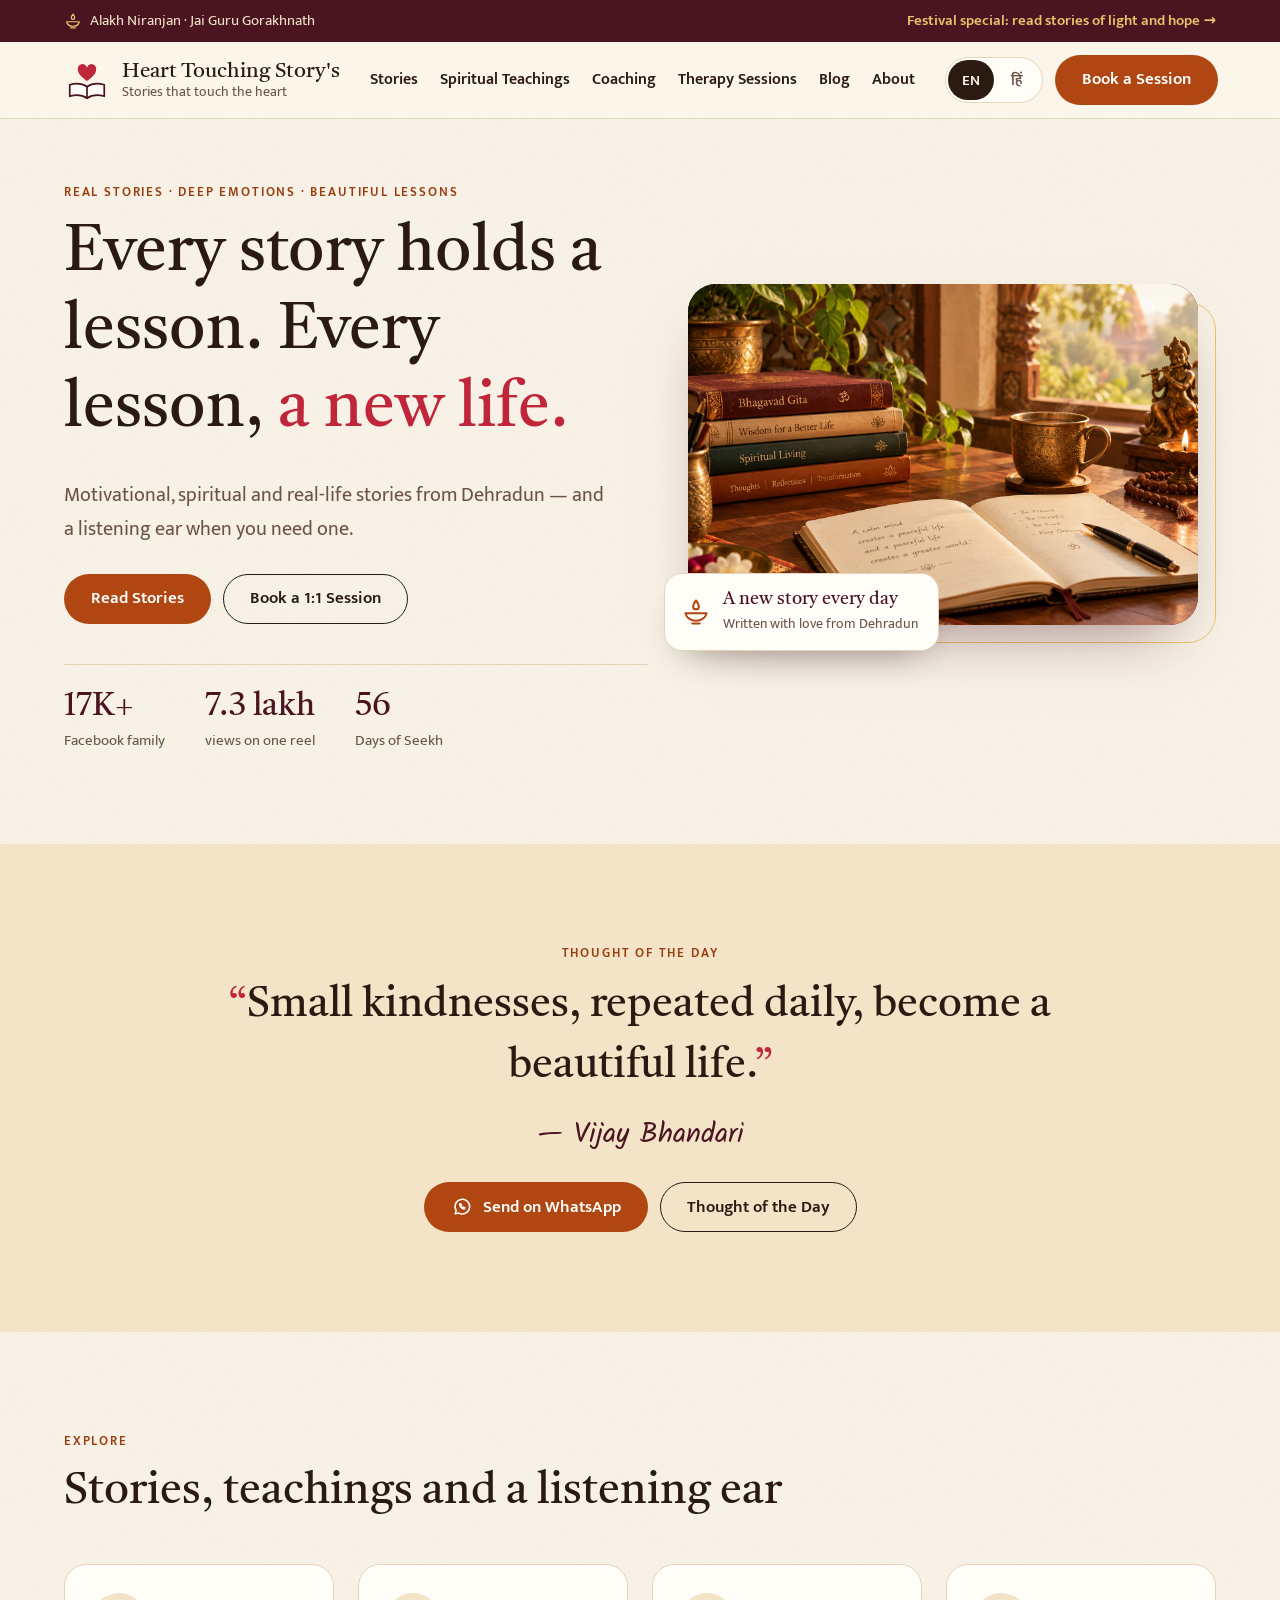
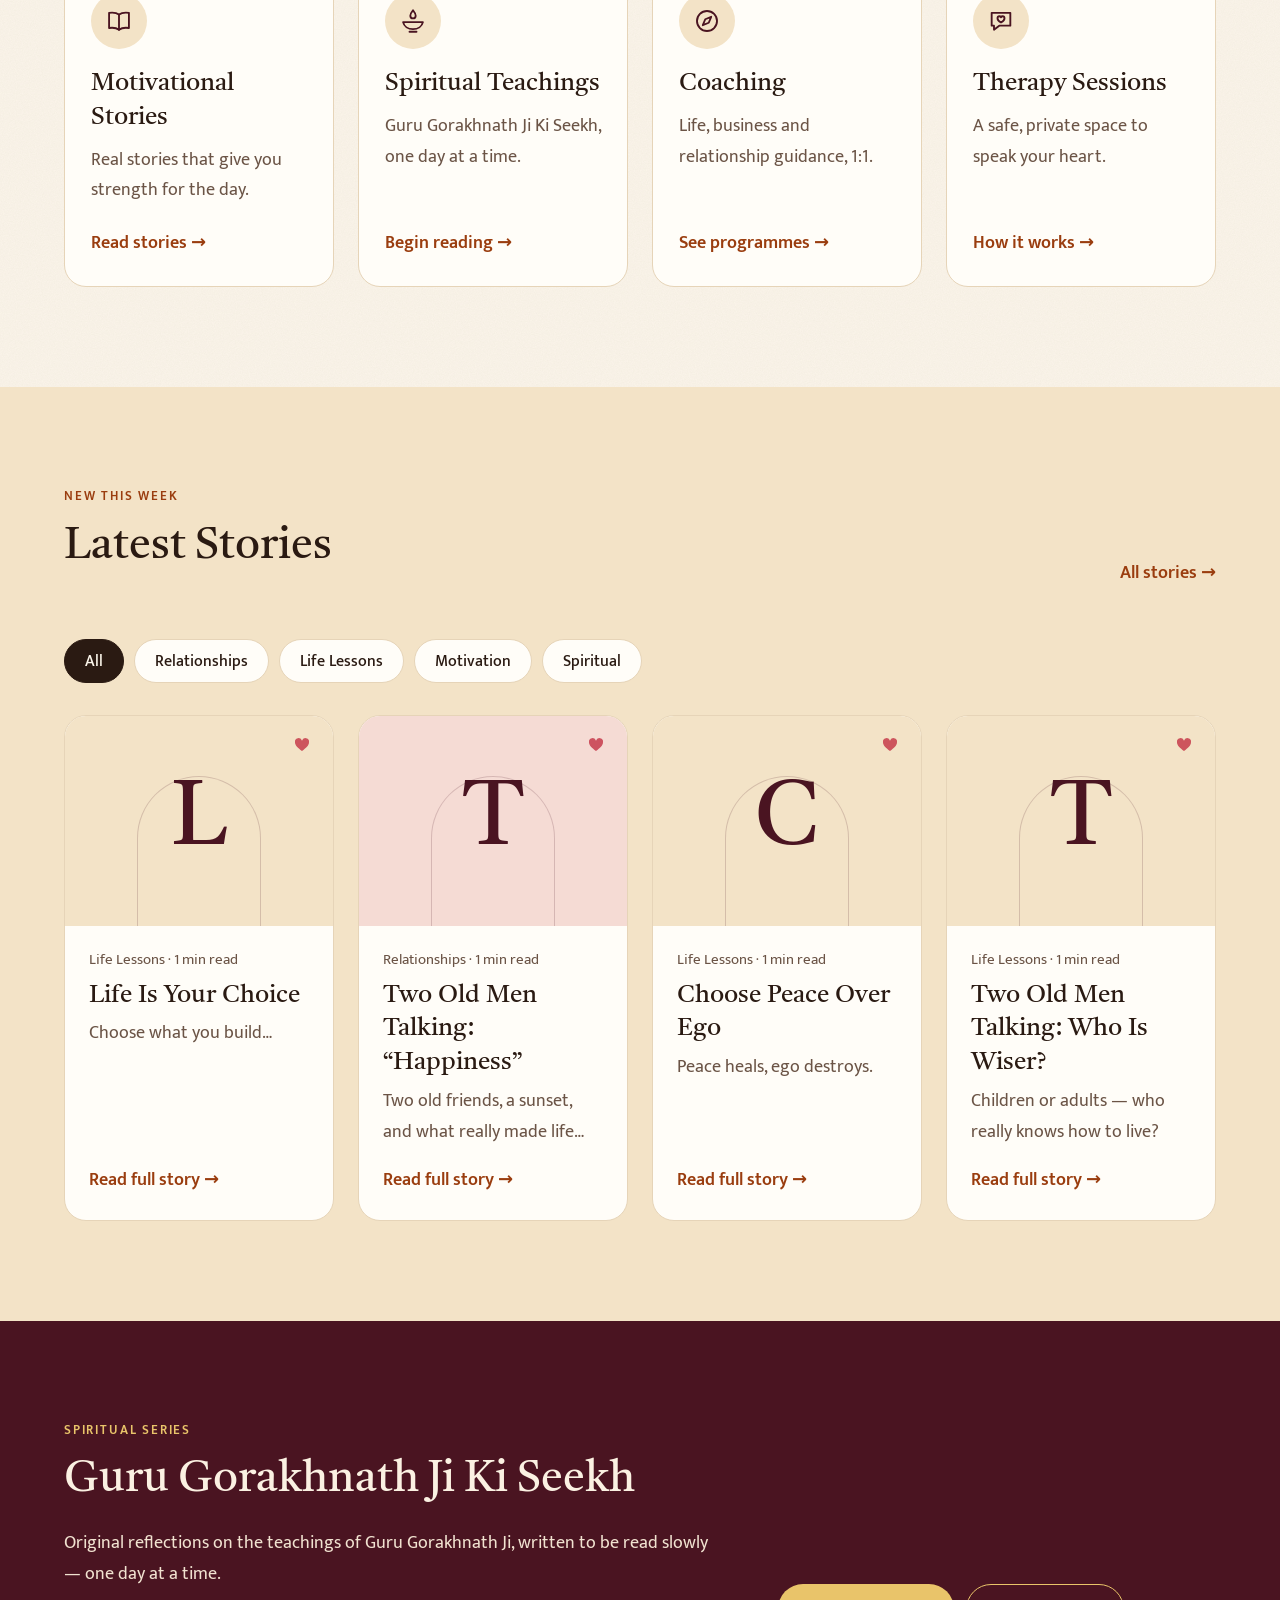
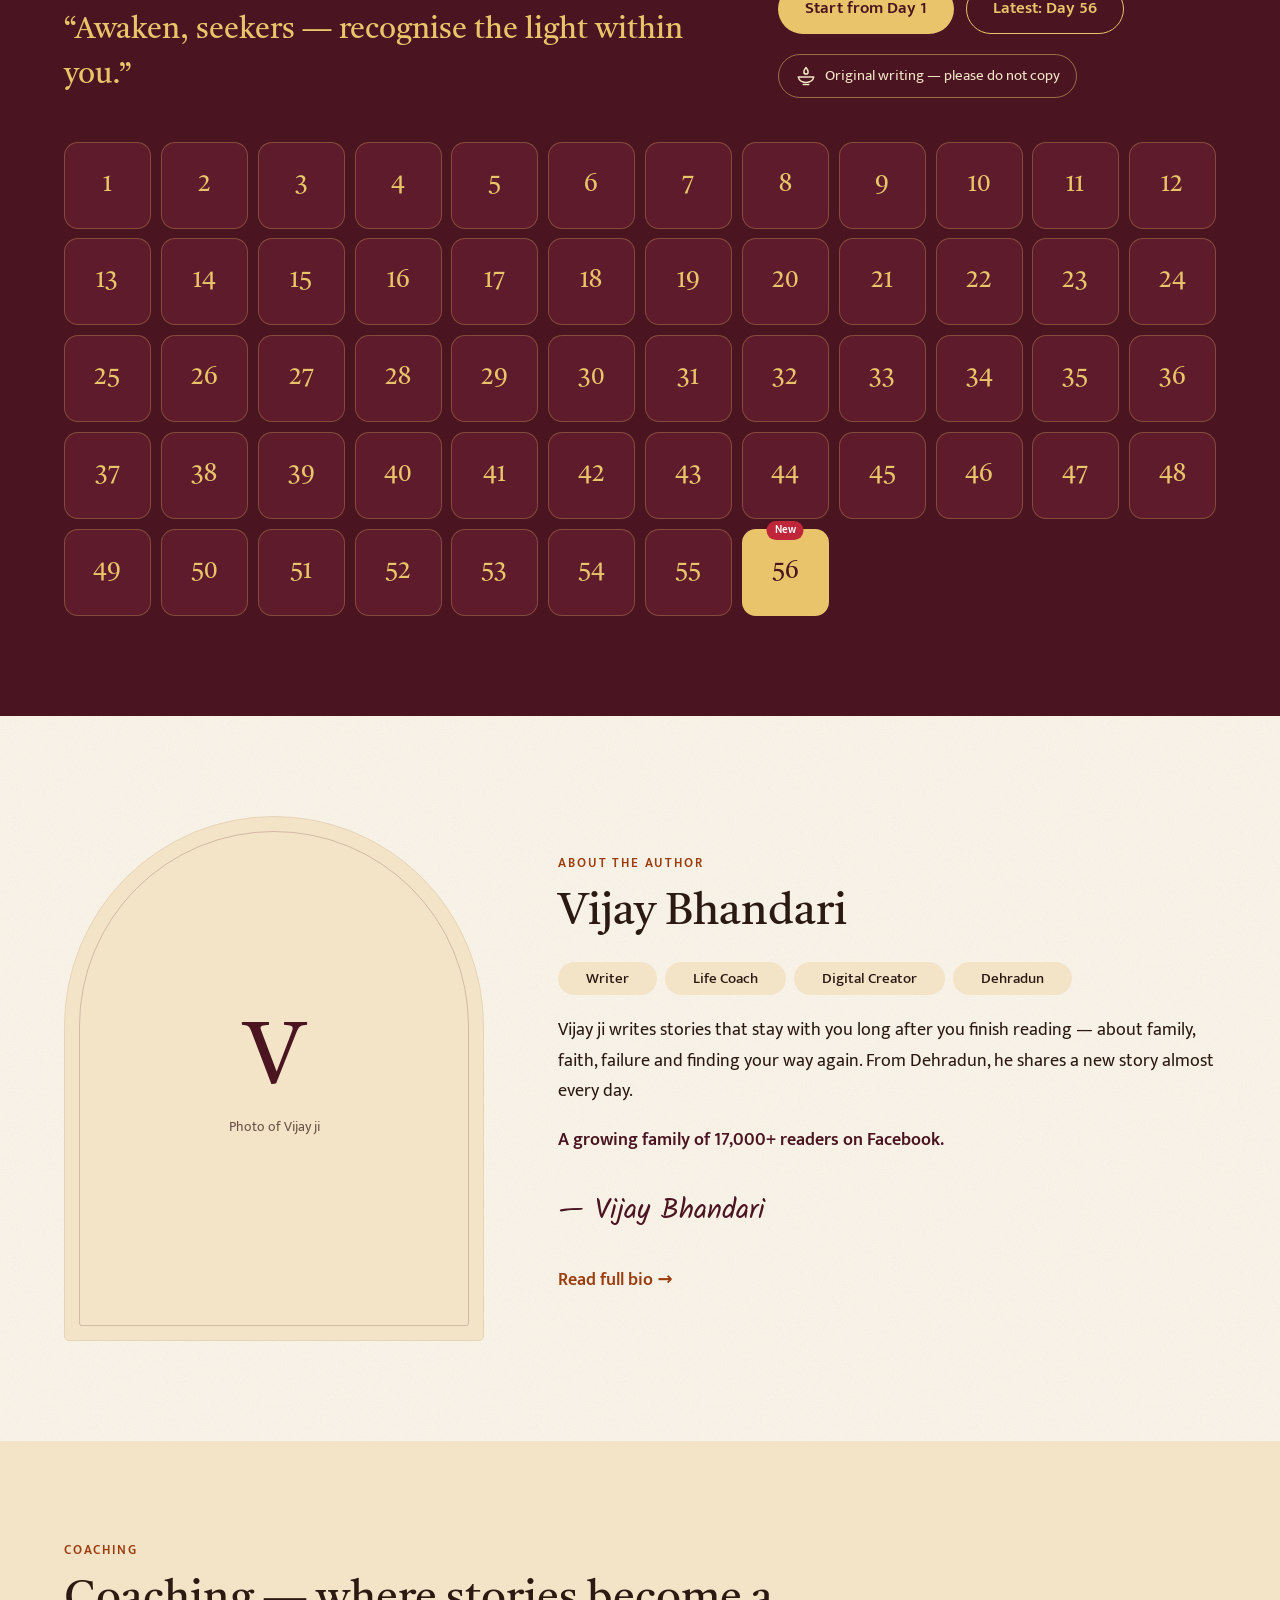
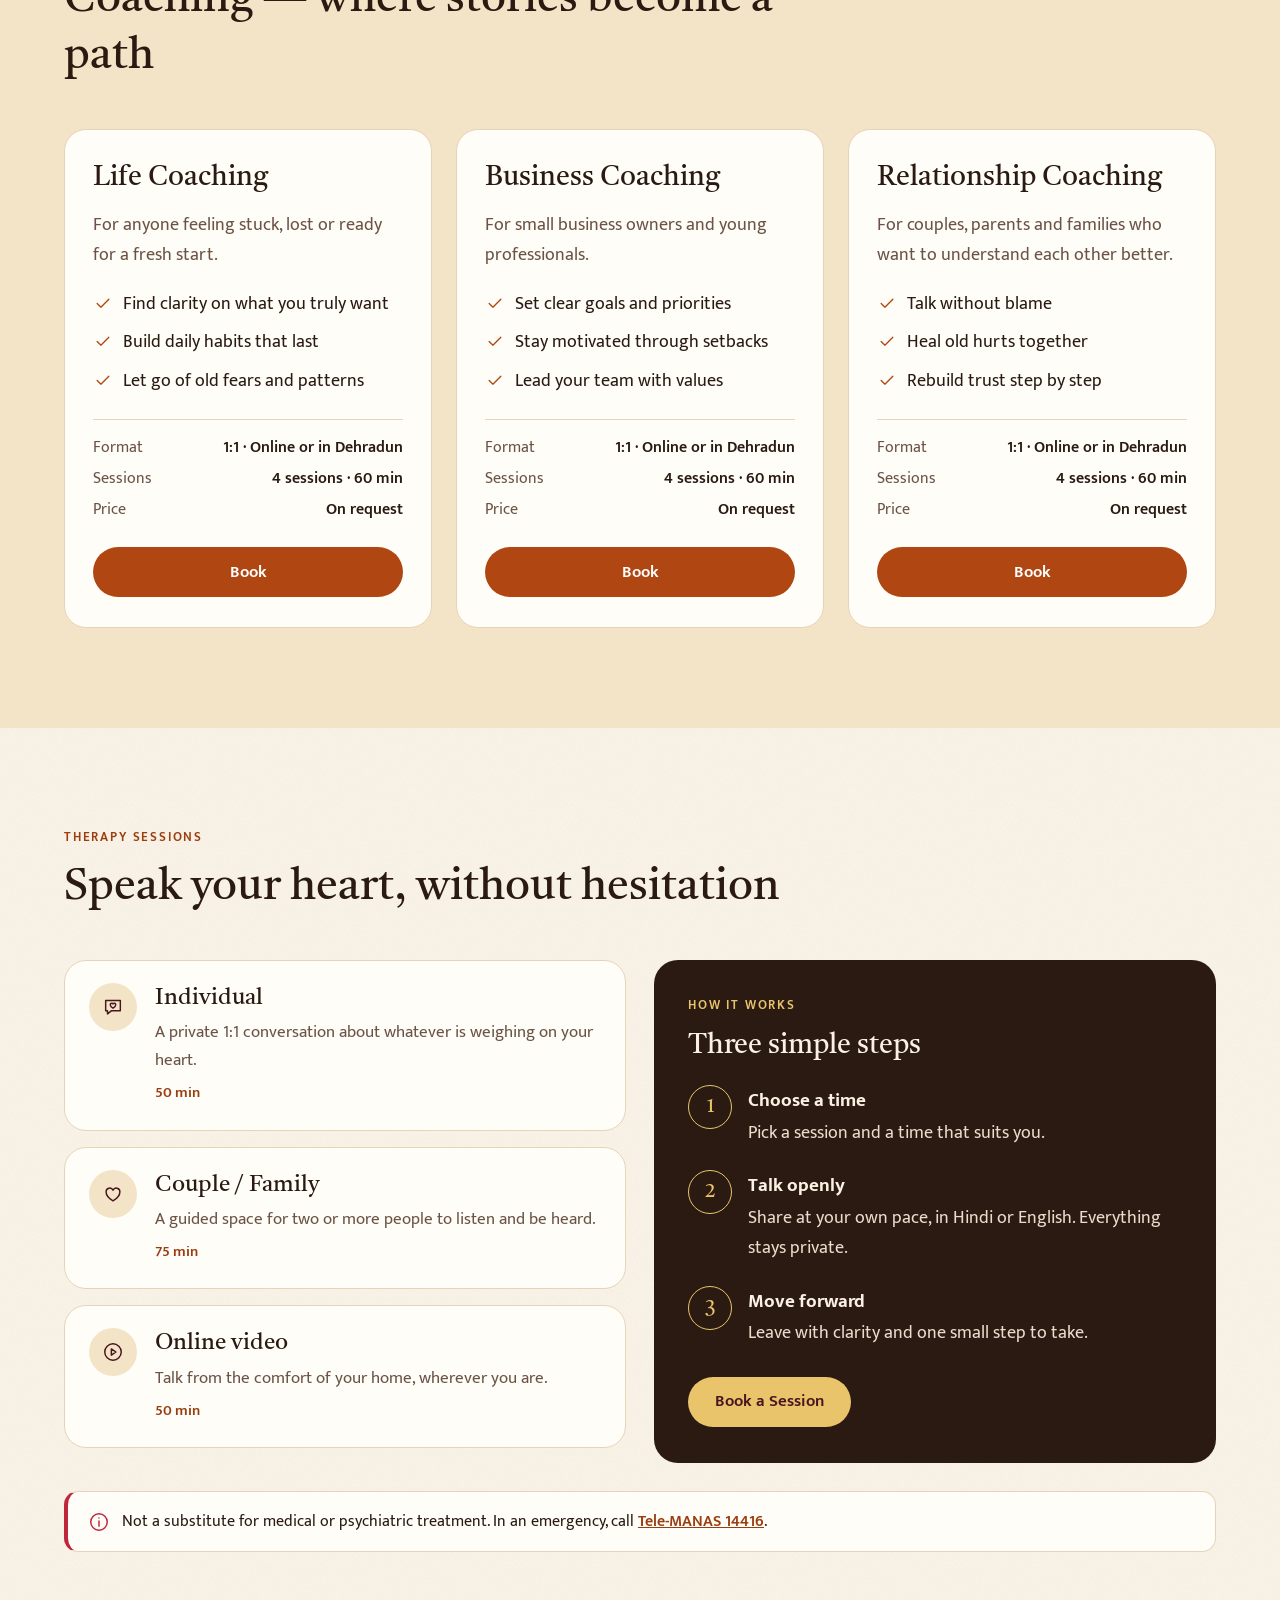
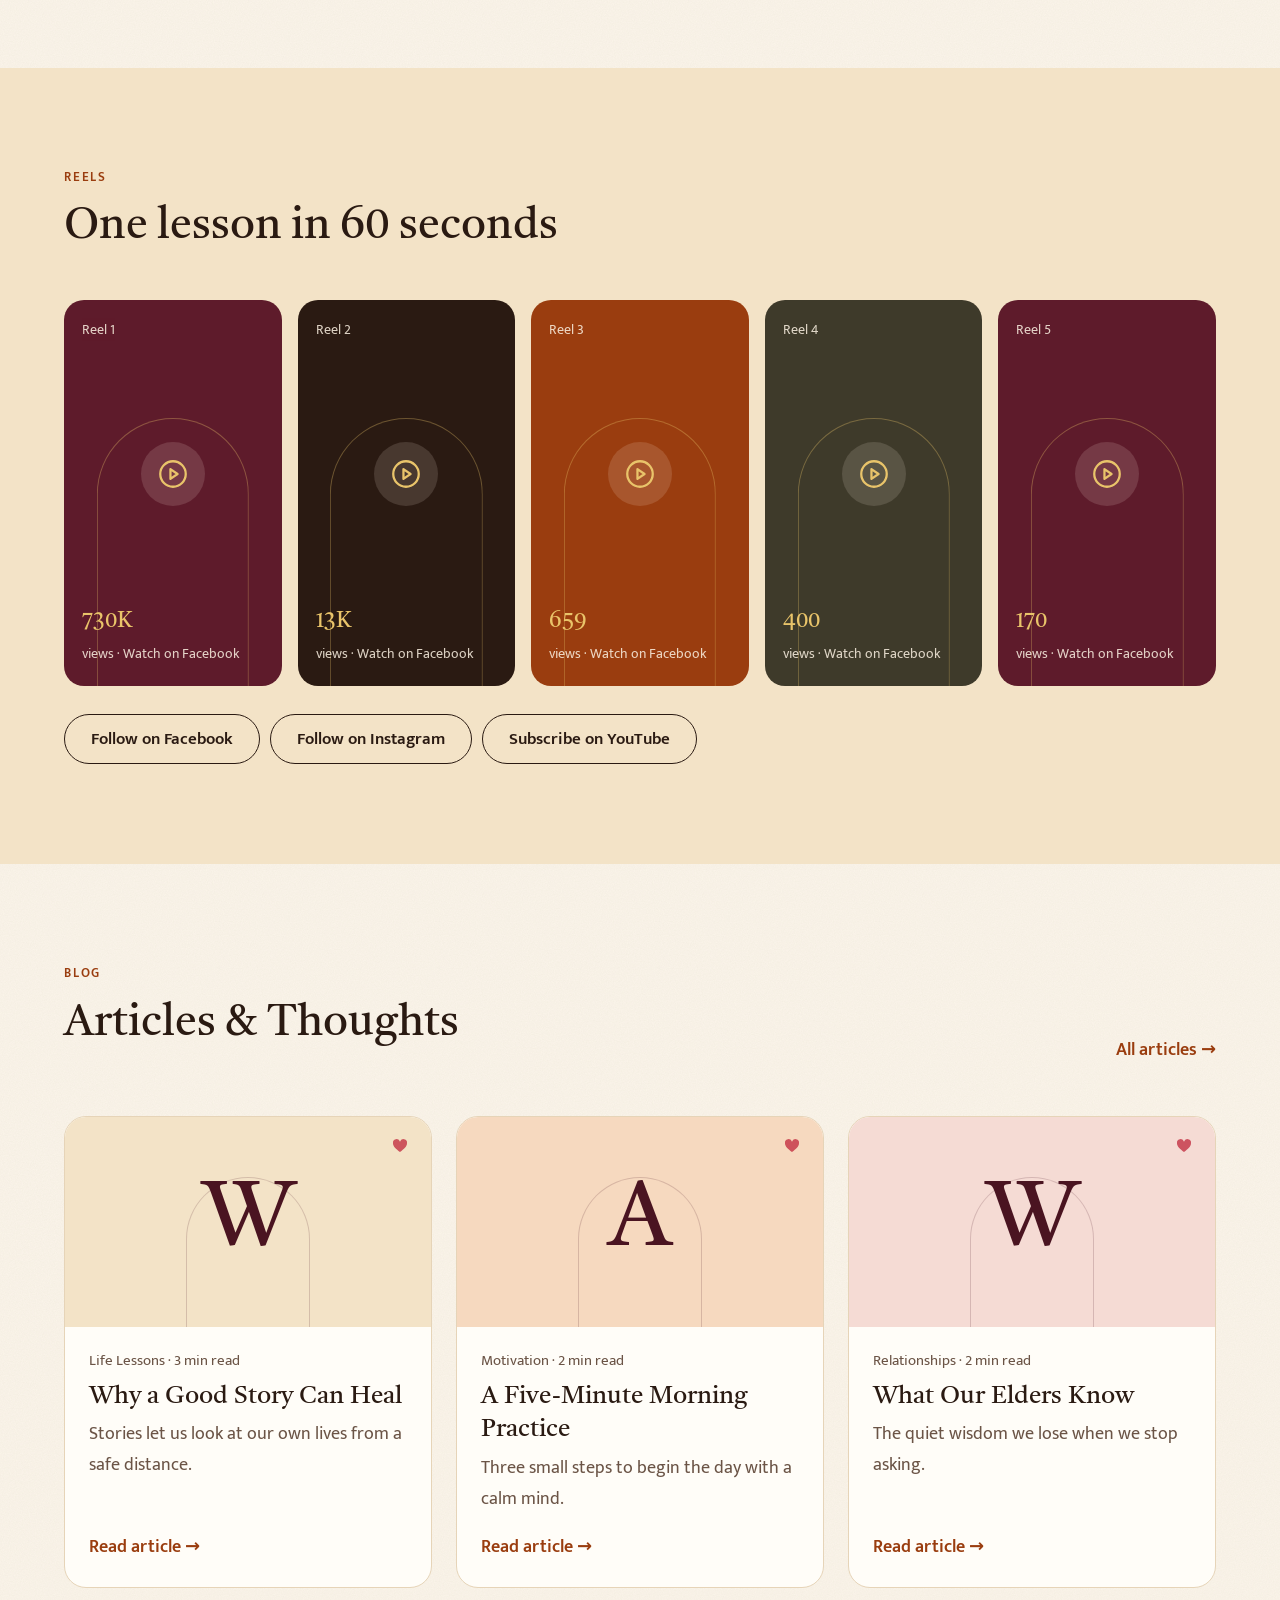
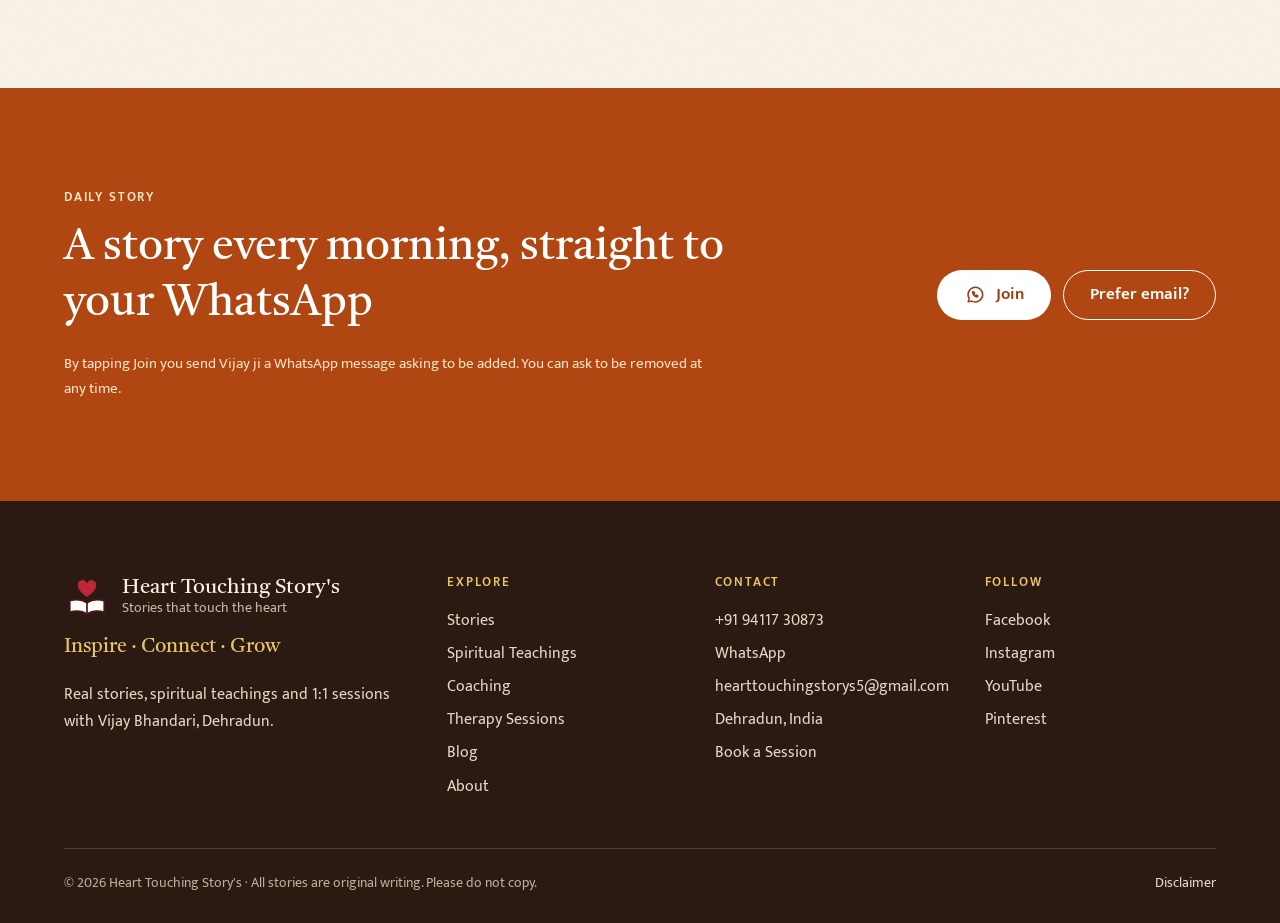
==== commit a6558231: "Seekh, and Motivational Stories Updated 1" ====
--- a/index.html
+++ b/index.html
@@ -14,6 +14,7 @@
 <link rel="icon" href="assets/favicon.svg" type="image/svg+xml">
 <link rel="stylesheet" href="assets/style.css">
 <script src="assets/data.js" defer></script>
+<script src="assets/motivational.js" defer></script>
 <script src="assets/app.js" defer></script>
 </head>
 <body data-page="home">
@@ -72,7 +73,7 @@
           <span class="more"><span lang="en">Read stories →</span><span lang="hi">कहानियाँ पढ़ें →</span></span></a>
         <a class="card pillar rv" style="--i:1" href="seekh.html"><span class="ic-wrap"><svg class="ic" aria-hidden="true"><use href="#i-diya"/></svg></span>
           <h3><span lang="en">Spiritual Teachings</span><span lang="hi">आध्यात्मिक सीख</span></h3>
-          <p><span lang="en">Guru Gorakhnath Ji Ki Seekh, one edition at a time.</span><span lang="hi">गुरु गोरखनाथ जी की सीख, एक-एक संस्करण।</span></p>
+          <p><span lang="en">Guru Gorakhnath Ji Ki Seekh, one day at a time.</span><span lang="hi">गुरु गोरखनाथ जी की सीख, हर दिन एक सीख।</span></p>
           <span class="more"><span lang="en">Begin reading →</span><span lang="hi">पढ़ना शुरू करें →</span></span></a>
         <a class="card pillar rv" style="--i:2" href="coaching.html"><span class="ic-wrap"><svg class="ic" aria-hidden="true"><use href="#i-compass"/></svg></span>
           <h3><span lang="en">Coaching</span><span lang="hi">कोचिंग</span></h3>
@@ -108,13 +109,13 @@
         <div>
           <span class="label"><span lang="en">Spiritual series</span><span lang="hi">आध्यात्मिक शृंखला</span></span>
           <h2><span lang="en">Guru Gorakhnath Ji Ki Seekh</span><span lang="hi">गुरु गोरखनाथ जी की सीख</span></h2>
-          <p><span lang="en">Original reflections on the teachings of Guru Gorakhnath Ji, written to be read slowly — one edition at a time.</span><span lang="hi">गुरु गोरखनाथ जी की शिक्षाओं पर मौलिक चिंतन — धीरे-धीरे पढ़ने के लिए, एक-एक संस्करण।</span></p>
+          <p><span lang="en">Original reflections on the teachings of Guru Gorakhnath Ji, written to be read slowly — one day at a time.</span><span lang="hi">गुरु गोरखनाथ जी की शिक्षाओं पर मौलिक चिंतन — धीरे-धीरे पढ़ने के लिए, हर दिन एक सीख।</span></p>
           <p class="seekh-line"><span lang="en">“Awaken, seekers — recognise the light within you.”</span><span lang="hi">“जागो साधकों, जागो — अपने भीतर के प्रकाश को पहचानो।”</span></p>
         </div>
         <div>
           <div class="btns">
-            <a class="btn btn-g" href="edition.html?n=1"><span lang="en">Start from Edition 1</span><span lang="hi">पहले संस्करण से पढ़ें</span></a>
-            <a class="btn btn-o" href="edition.html?n=36"><span lang="en">Latest: Edition 36</span><span lang="hi">नवीनतम: संस्करण ३६</span></a>
+            <a class="btn btn-g" href="edition.html?n=1"><span lang="en">Start from Day 1</span><span lang="hi">पहले दिन से पढ़ें</span></a>
+            <a class="btn btn-o" href="edition.html?n=56"><span lang="en">Latest: Day 56</span><span lang="hi">नवीनतम: दिन ५६</span></a>
           </div>
           <span class="badge"><svg class="ic" aria-hidden="true"><use href="#i-diya"/></svg><span lang="en">Original writing — please do not copy</span><span lang="hi">मौलिक लेखन — कॉपी करना वर्जित है</span></span>
         </div>
--- a/assets/style.css
+++ b/assets/style.css
@@ -416,6 +416,9 @@
 .pn b { font: 400 20px/1.35 var(--serif); }
 .pn .ghost { visibility: hidden; }
 .ed-progress { max-width: 760px; margin: 0 auto 8px; }
+.poster { max-width: 560px; margin: 36px auto 0; text-align: center; }
+.poster img { display: block; width: 100%; height: auto; border-radius: 18px; border: 1px solid var(--sand); box-shadow: 0 10px 30px rgb(0 0 0 / .12); }
+.poster figcaption { margin-top: 12px; font-size: 15px; color: var(--muted); }
 .bar { height: 6px; border-radius: 999px; background: var(--sand); overflow: hidden; margin-top: 8px; }
 .bar i { display: block; height: 100%; background: var(--saffron); border-radius: inherit; transition: width .8s var(--ease); }
 .placeholder { color: var(--muted); font-style: italic; }
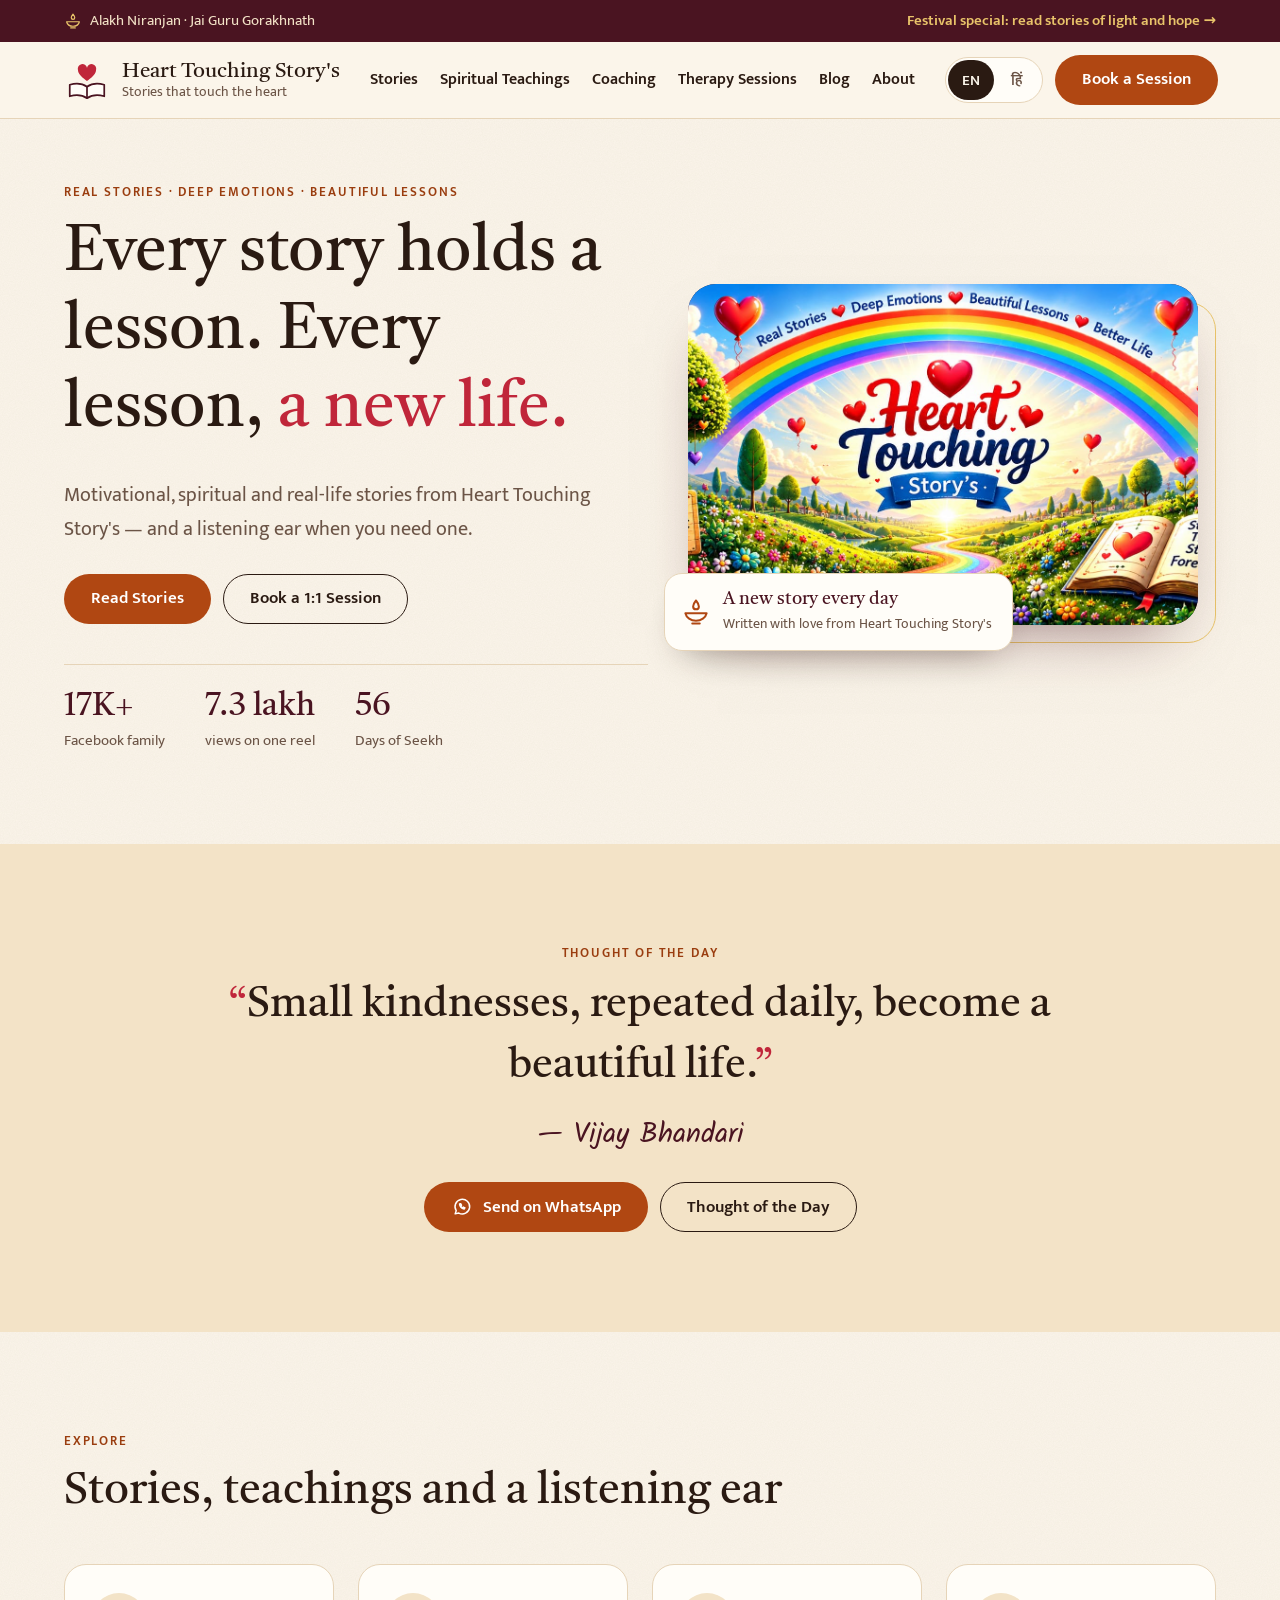
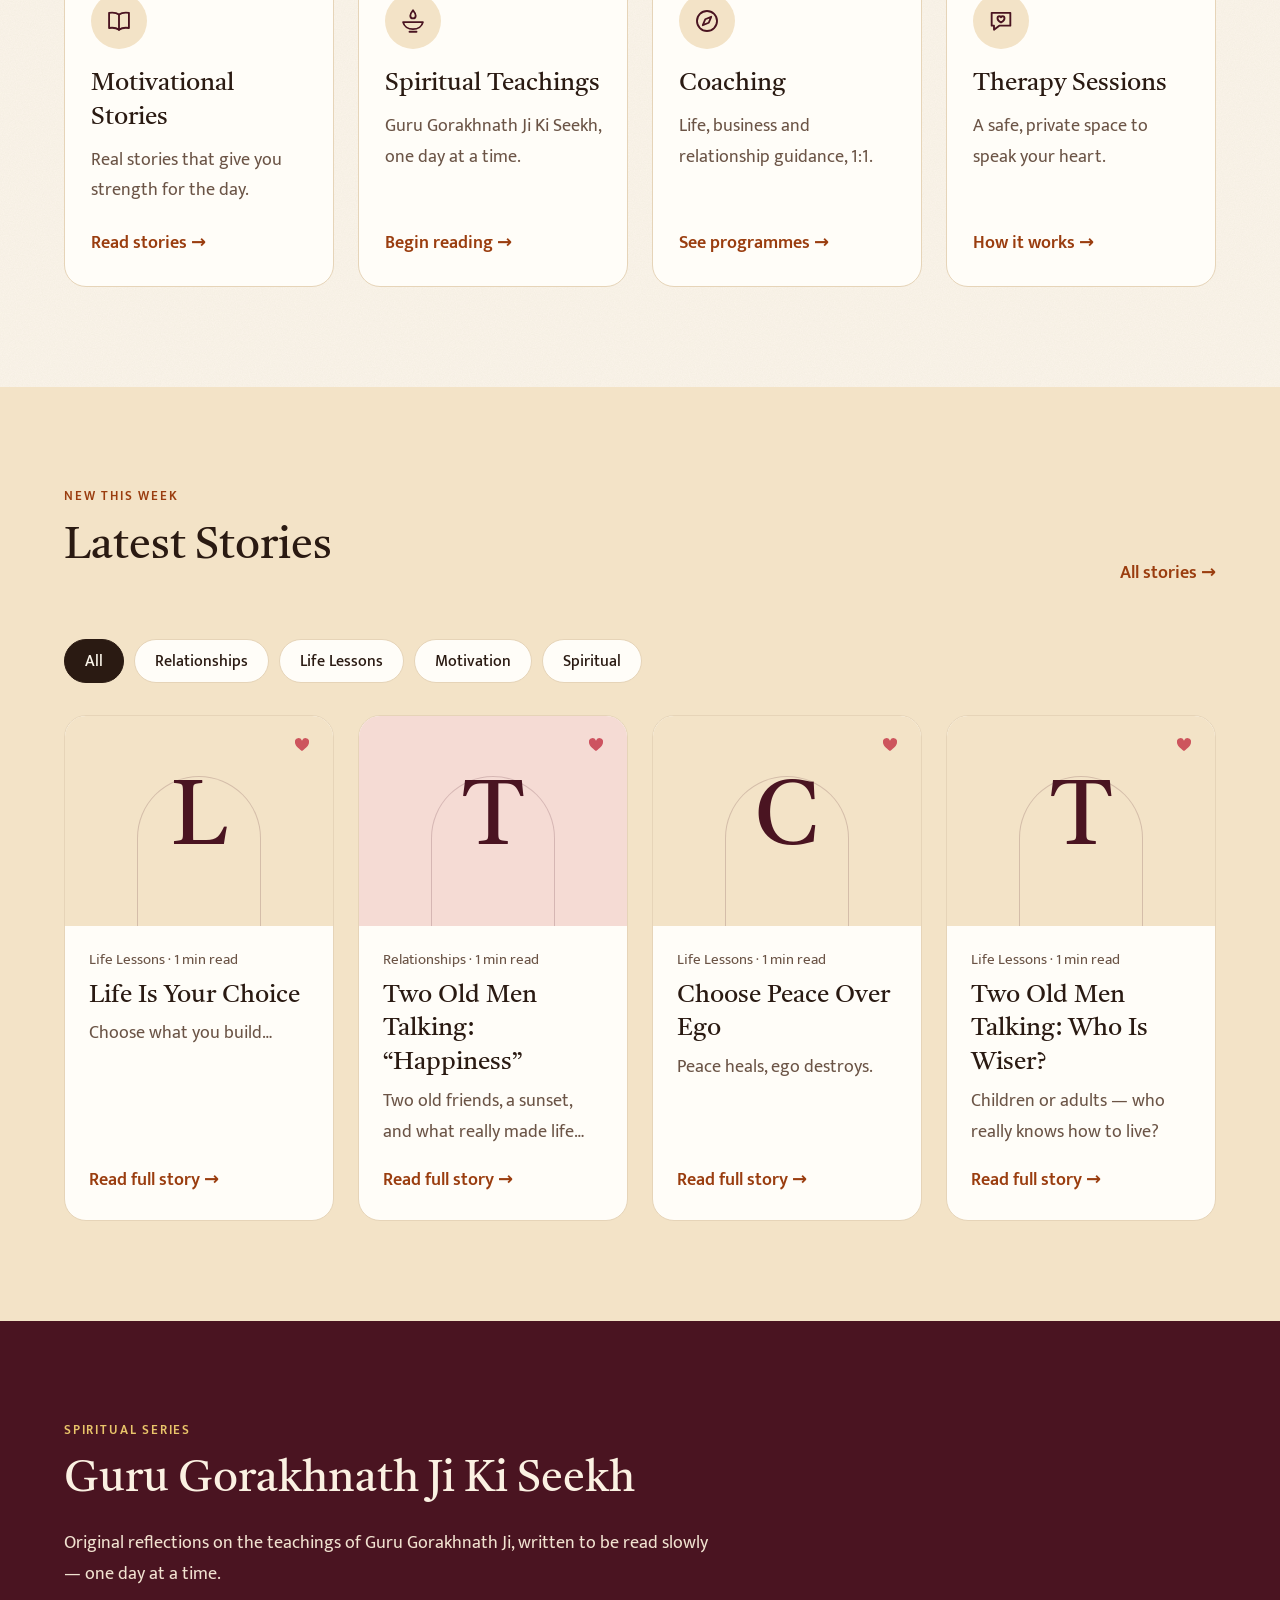
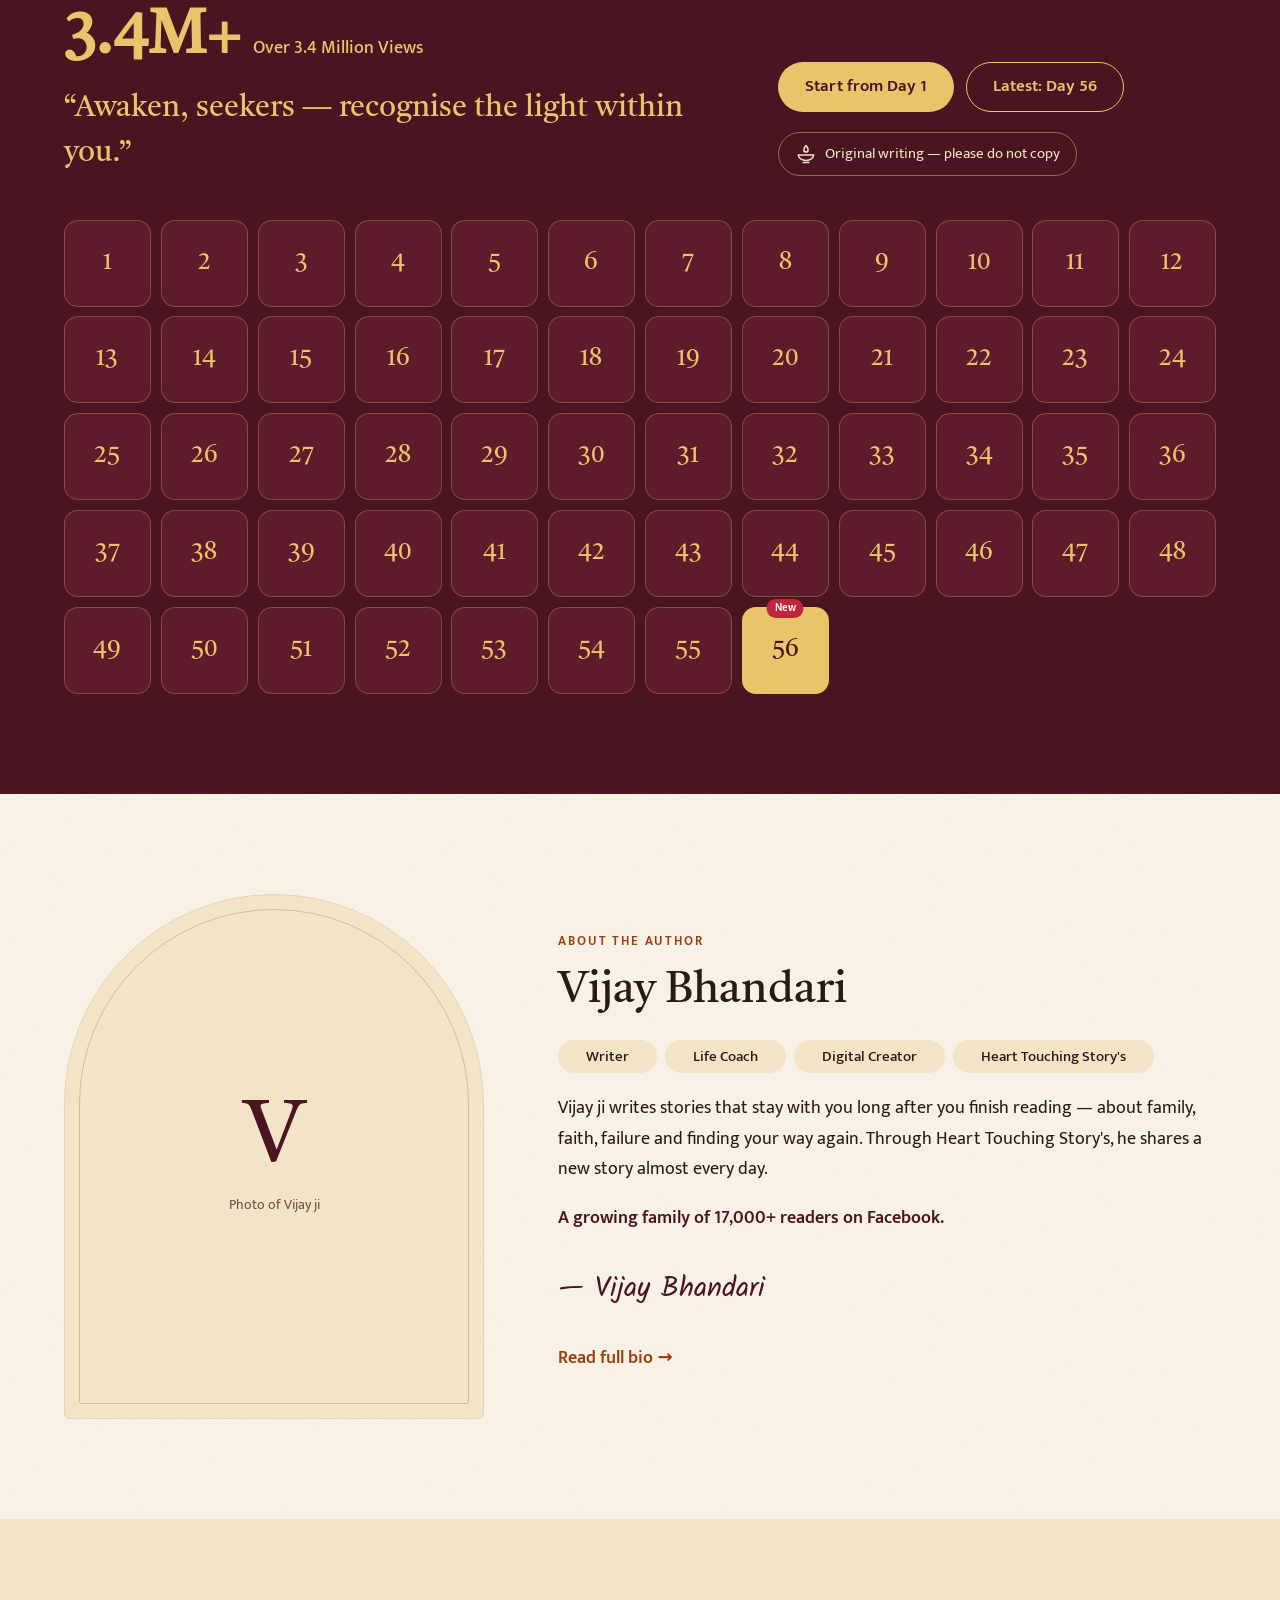
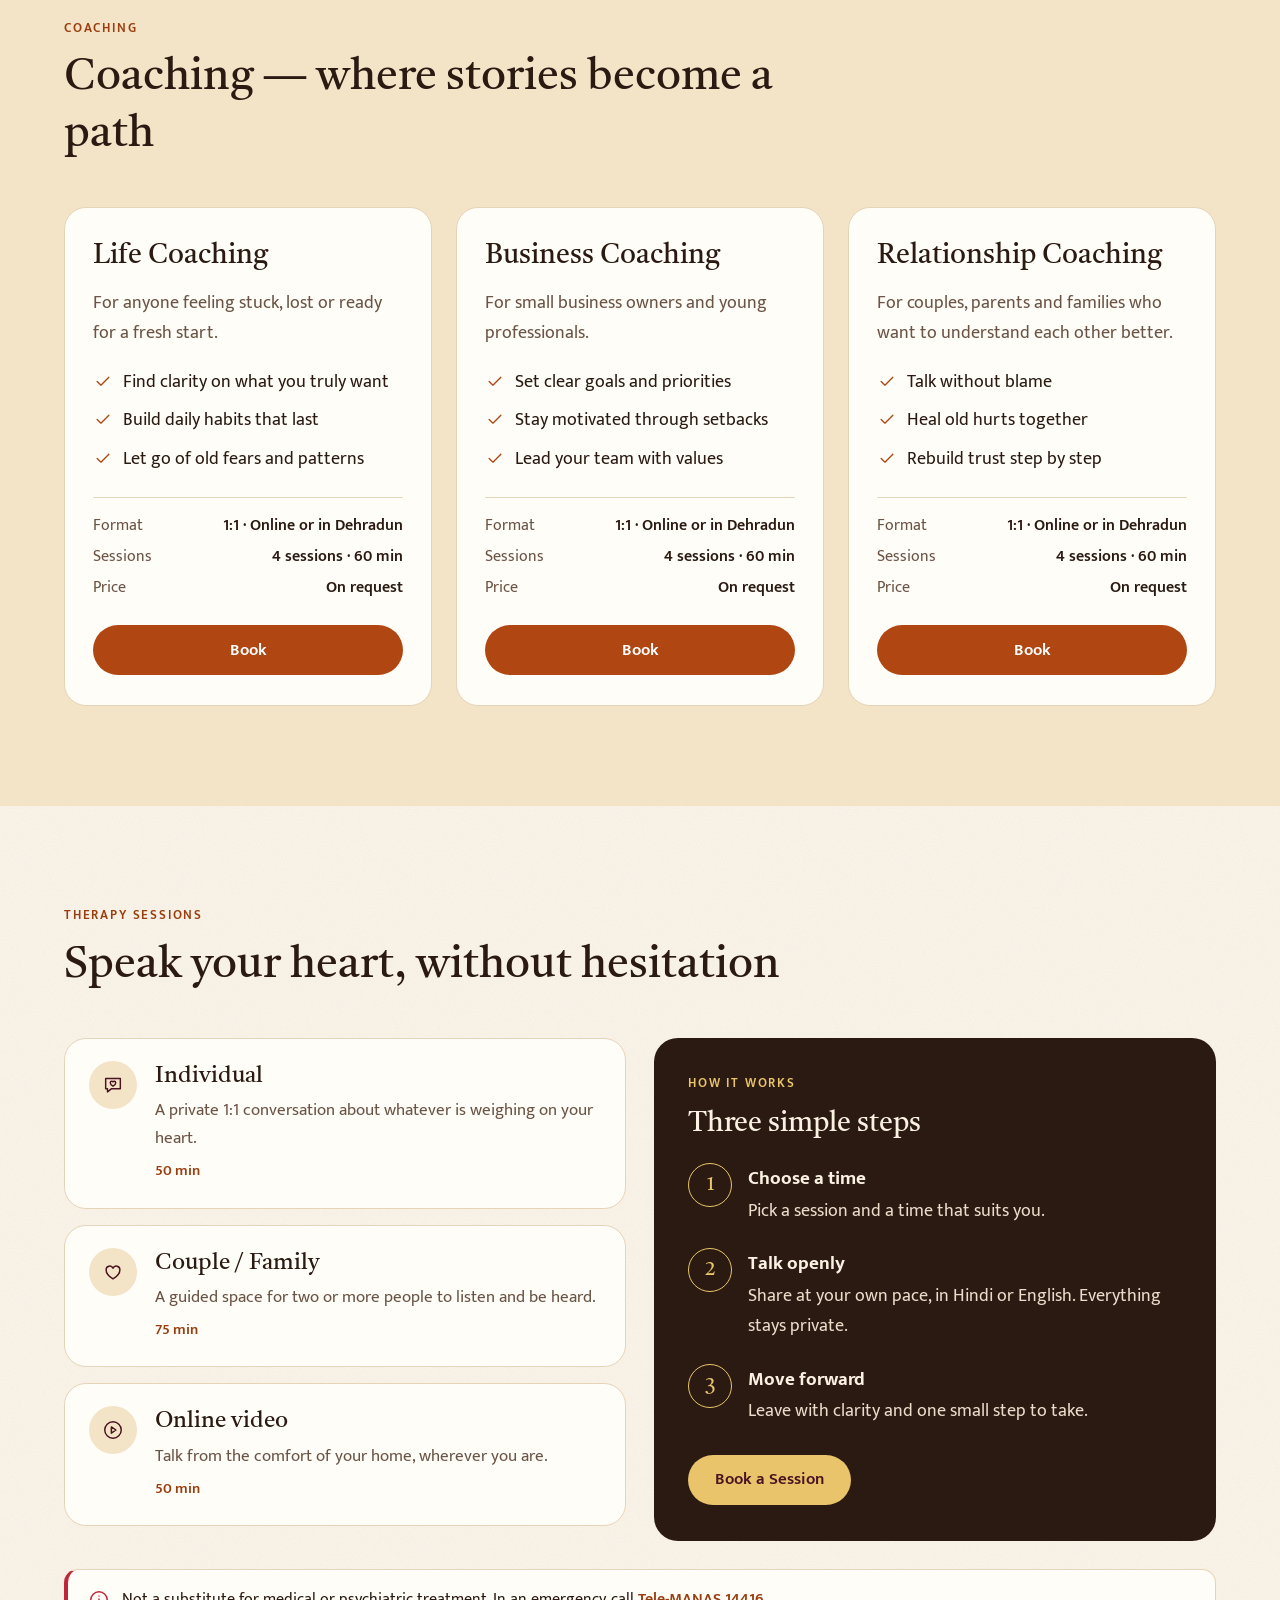
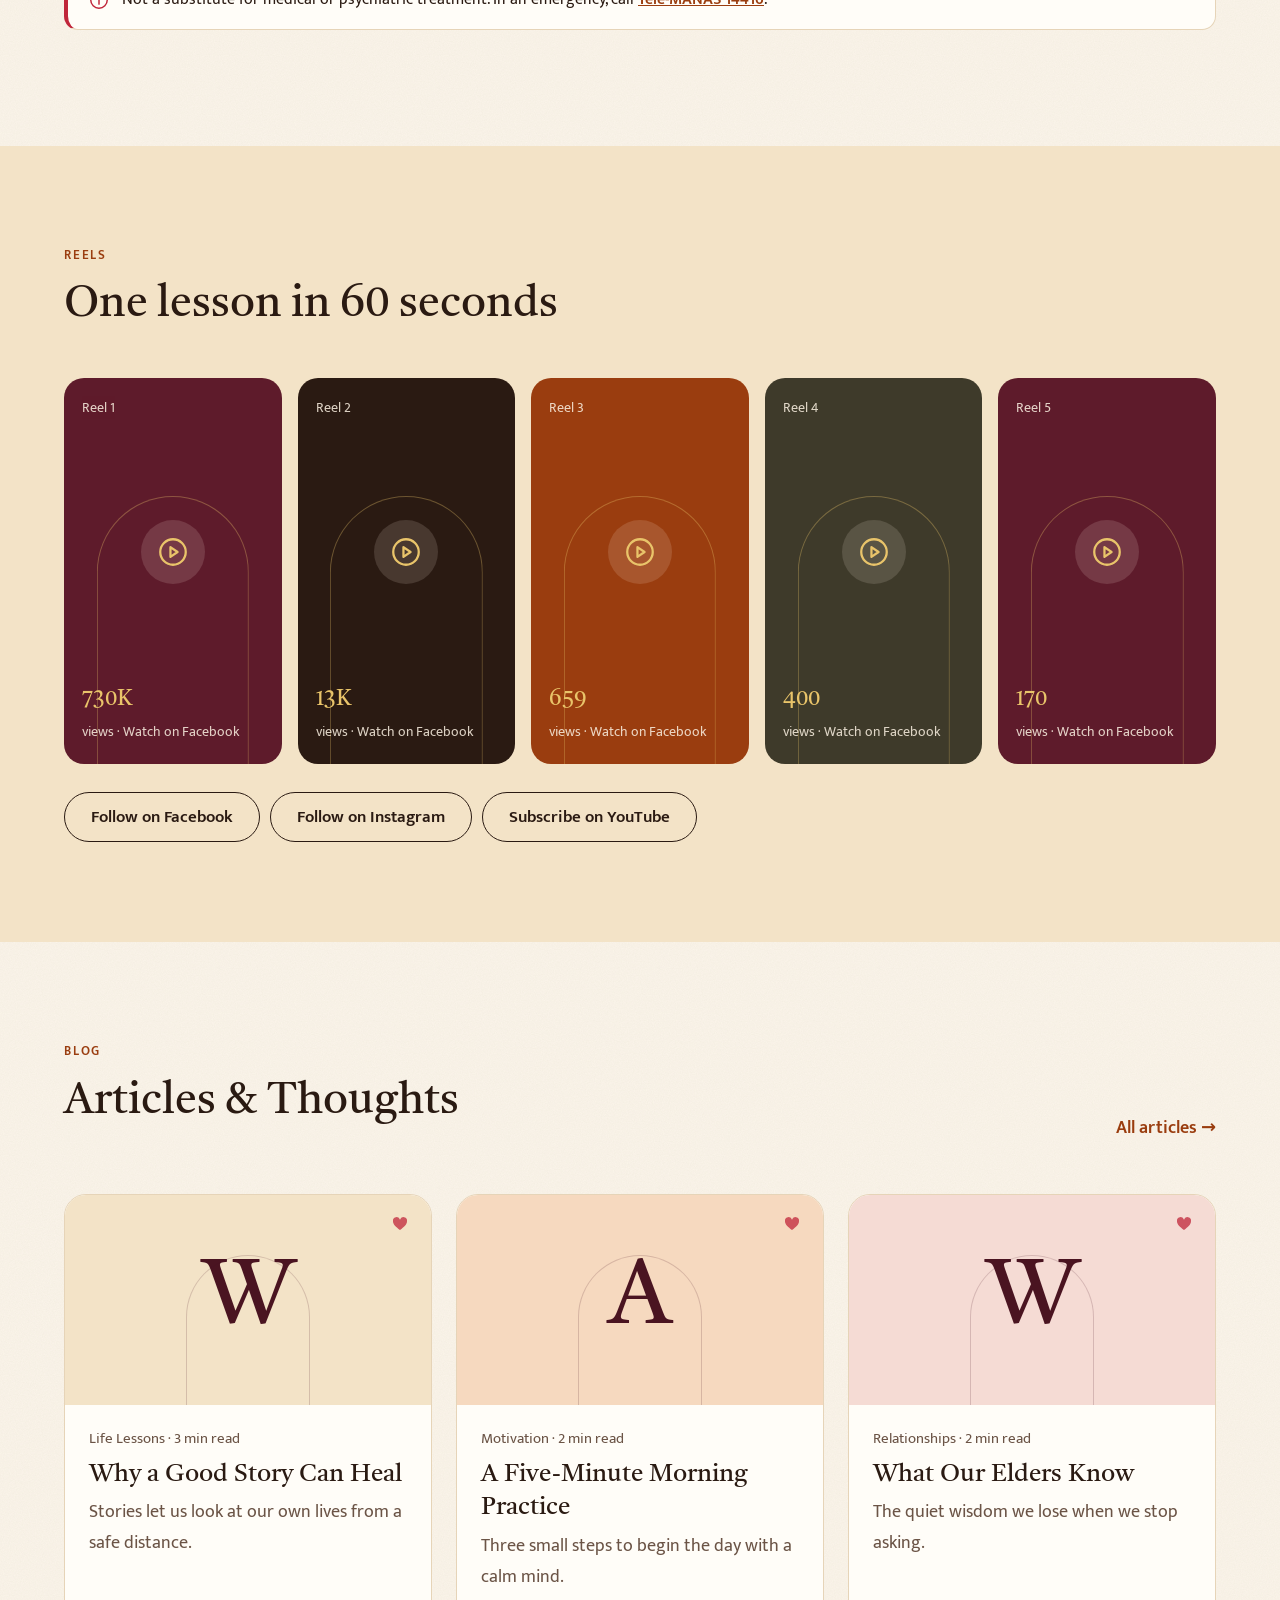
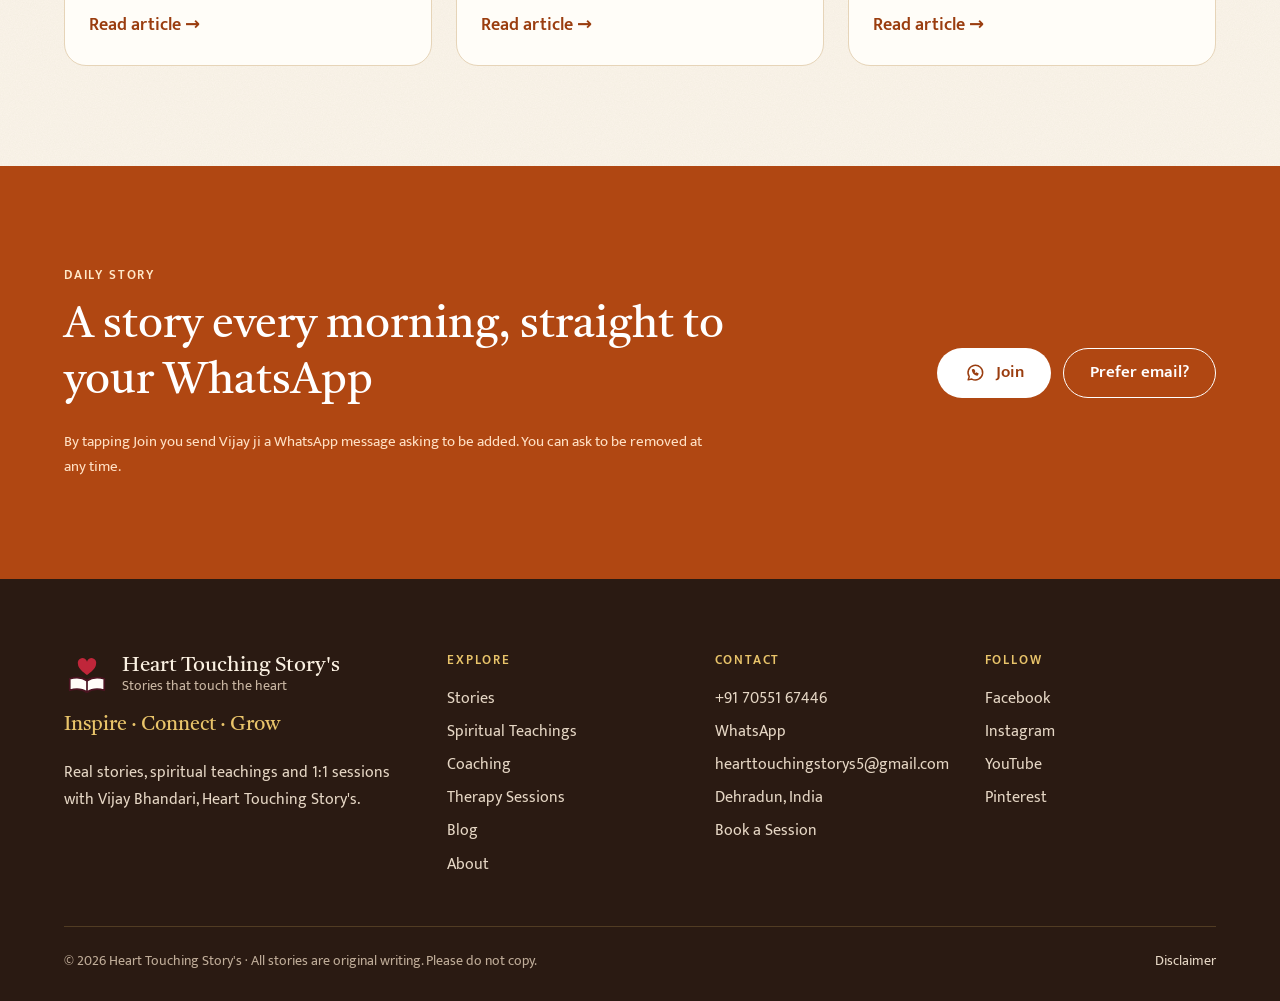
==== commit eb08bf62: "Image, No. Update, View count, Stories to hindi" ====
--- a/index.html
+++ b/index.html
@@ -4,7 +4,7 @@
 <meta charset="utf-8">
 <meta name="viewport" content="width=device-width, initial-scale=1">
 <title>Heart Touching Story's · Stories that touch the heart</title>
-<meta name="description" content="Real stories, spiritual teachings and 1:1 sessions with Vijay Bhandari, Dehradun. Every story holds a lesson.">
+<meta name="description" content="Real stories, spiritual teachings and 1:1 sessions with Vijay Bhandari, Heart Touching Story's. Every story holds a lesson.">
 <meta property="og:title" content="Heart Touching Story's">
 <meta property="og:description" content="Every story holds a lesson. Every lesson, a new life.">
 <script>try{document.documentElement.lang=localStorage.getItem('lang')||'en'}catch(e){}document.documentElement.classList.add('js')</script>
@@ -27,7 +27,7 @@
       <div class="hero-copy">
         <span class="label"><span lang="en">Real Stories · Deep Emotions · Beautiful Lessons</span><span lang="hi">सच्ची कहानियाँ · गहरी भावनाएँ · सुंदर सीख</span></span>
         <h1><span lang="en">Every story holds a lesson. Every lesson, <span class="hl">a new life.</span></span><span lang="hi">हर कहानी में एक सीख, हर सीख में एक <span class="hl">नया जीवन।</span></span></h1>
-        <p class="lead"><span lang="en">Motivational, spiritual and real-life stories from Dehradun — and a listening ear when you need one.</span><span lang="hi">देहरादून से प्रेरक, आध्यात्मिक और सच्ची कहानियाँ — और जब ज़रूरत हो, तो सुनने वाला कोई अपना।</span></p>
+        <p class="lead"><span lang="en">Motivational, spiritual and real-life stories from Heart Touching Story's — and a listening ear when you need one.</span><span lang="hi">हार्ट टचिंग स्टोरीज़ की प्रेरक, आध्यात्मिक और सच्ची कहानियाँ — और जब ज़रूरत हो, तो सुनने वाला कोई अपना।</span></p>
         <div class="btns hero-cta">
           <a class="btn btn-p" href="stories.html"><span lang="en">Read Stories</span><span lang="hi">कहानियाँ पढ़ें</span></a>
           <a class="btn btn-s" href="book.html"><span lang="en">Book a 1:1 Session</span><span lang="hi">1:1 सेशन बुक करें</span></a>
@@ -37,9 +37,9 @@
 
       <div class="hero-art">
         <figure class="hero-photo">
-          <div class="hp-img"><img src="assets/Index-image.jpeg" alt="An open journal and pen on a wooden desk beside spiritual books, a brass cup and a lit diya in warm morning light" width="1536" height="1024" fetchpriority="high"></div>
+          <div class="hp-img"><img src="assets\Heart-Touching.jpeg" alt="An open journal and pen on a wooden desk beside spiritual books, a brass cup and a lit diya in warm morning light" width="1536" height="1024" fetchpriority="high"></div>
           <figcaption class="hero-note"><svg class="ic" aria-hidden="true"><use href="#i-diya"/></svg>
-            <span><b><span lang="en">A new story every day</span><span lang="hi">हर दिन एक नई कहानी</span></b><small><span lang="en">Written with love from Dehradun</span><span lang="hi">देहरादून से, प्रेम के साथ</span></small></span>
+            <span><b><span lang="en">A new story every day</span><span lang="hi">हर दिन एक नई कहानी</span></b><small><span lang="en">Written with love from Heart Touching Story's</span><span lang="hi">हार्ट टचिंग स्टोरीज़ से, प्रेम के साथ</span></small></span>
           </figcaption>
         </figure>
       </div>
@@ -110,6 +110,7 @@
           <span class="label"><span lang="en">Spiritual series</span><span lang="hi">आध्यात्मिक शृंखला</span></span>
           <h2><span lang="en">Guru Gorakhnath Ji Ki Seekh</span><span lang="hi">गुरु गोरखनाथ जी की सीख</span></h2>
           <p><span lang="en">Original reflections on the teachings of Guru Gorakhnath Ji, written to be read slowly — one day at a time.</span><span lang="hi">गुरु गोरखनाथ जी की शिक्षाओं पर मौलिक चिंतन — धीरे-धीरे पढ़ने के लिए, हर दिन एक सीख।</span></p>
+          <p class="seekh-views"><b>3.4M+</b><span><span lang="en">Over 3.4 Million Views</span><span lang="hi">34 लाख से ज़्यादा व्यूज़</span></span></p>
           <p class="seekh-line"><span lang="en">“Awaken, seekers — recognise the light within you.”</span><span lang="hi">“जागो साधकों, जागो — अपने भीतर के प्रकाश को पहचानो।”</span></p>
         </div>
         <div>
@@ -133,8 +134,8 @@
       <div class="rv" style="--i:1">
         <span class="label"><span lang="en">About the Author</span><span lang="hi">लेखक के बारे में</span></span>
         <h2><span lang="en">Vijay Bhandari</span><span lang="hi">विजय भंडारी</span></h2>
-        <div class="roles"><span><span lang="en">Writer</span><span lang="hi">लेखक</span></span><span><span lang="en">Life Coach</span><span lang="hi">लाइफ़ कोच</span></span><span><span lang="en">Digital Creator</span><span lang="hi">डिजिटल क्रिएटर</span></span><span><span lang="en">Dehradun</span><span lang="hi">देहरादून</span></span></div>
-        <p><span lang="en">Vijay ji writes stories that stay with you long after you finish reading — about family, faith, failure and finding your way again. From Dehradun, he shares a new story almost every day.</span><span lang="hi">विजय जी ऐसी कहानियाँ लिखते हैं जो पढ़ने के बाद भी दिल में रह जाती हैं — परिवार, आस्था, हार और फिर से राह पाने की कहानियाँ। देहरादून से वे लगभग हर दिन एक नई कहानी साझा करते हैं।</span></p>
+        <div class="roles"><span><span lang="en">Writer</span><span lang="hi">लेखक</span></span><span><span lang="en">Life Coach</span><span lang="hi">लाइफ़ कोच</span></span><span><span lang="en">Digital Creator</span><span lang="hi">डिजिटल क्रिएटर</span></span><span><span lang="en">Heart Touching Story's</span><span lang="hi">हार्ट टचिंग स्टोरीज़</span></span></div>
+        <p><span lang="en">Vijay ji writes stories that stay with you long after you finish reading — about family, faith, failure and finding your way again. Through Heart Touching Story's, he shares a new story almost every day.</span><span lang="hi">विजय जी ऐसी कहानियाँ लिखते हैं जो पढ़ने के बाद भी दिल में रह जाती हैं — परिवार, आस्था, हार और फिर से राह पाने की कहानियाँ। हार्ट टचिंग स्टोरीज़ के ज़रिए वे लगभग हर दिन एक नई कहानी साझा करते हैं।</span></p>
         <p class="community"><span lang="en">A growing family of 17,000+ readers on Facebook.</span><span lang="hi">फेसबुक पर 17,000+ पाठकों का बढ़ता परिवार।</span></p>
         <p class="sig"><span lang="en">— Vijay Bhandari</span><span lang="hi">— विजय भंडारी</span></p><br>
         <a class="link-arrow" href="about.html"><span lang="en">Read full bio →</span><span lang="hi">पूरा परिचय पढ़ें →</span></a>
--- a/assets/style.css
+++ b/assets/style.css
@@ -250,6 +250,9 @@
 
 /* Seekh editions */
 .seekh-top { display: grid; grid-template-columns: 1.2fr .8fr; gap: 24px 56px; align-items: end; margin-bottom: 44px; }
+.seekh-views { display: flex; align-items: baseline; gap: 12px; margin: 0 0 18px; color: var(--gold); font: 500 18px/1.3 var(--sans, inherit); }
+.seekh-views b { font: 700 clamp(40px, 5vw, 60px)/1 var(--serif); }
+.story-intro { font-style: italic; color: var(--maroon); margin: 0 0 18px; }
 .seekh-line { font: 400 clamp(22px, 2.6vw, 30px)/1.5 var(--serif); color: var(--gold); margin: 0; }
 .badge { display: inline-flex; align-items: center; gap: 8px; margin-top: 20px; padding: 8px 16px; border: 1px solid rgba(233, 196, 106, .5); border-radius: 999px; font-size: 15px; color: var(--sandal); }
 .eds { display: grid; grid-template-columns: repeat(12, 1fr); gap: 10px; }
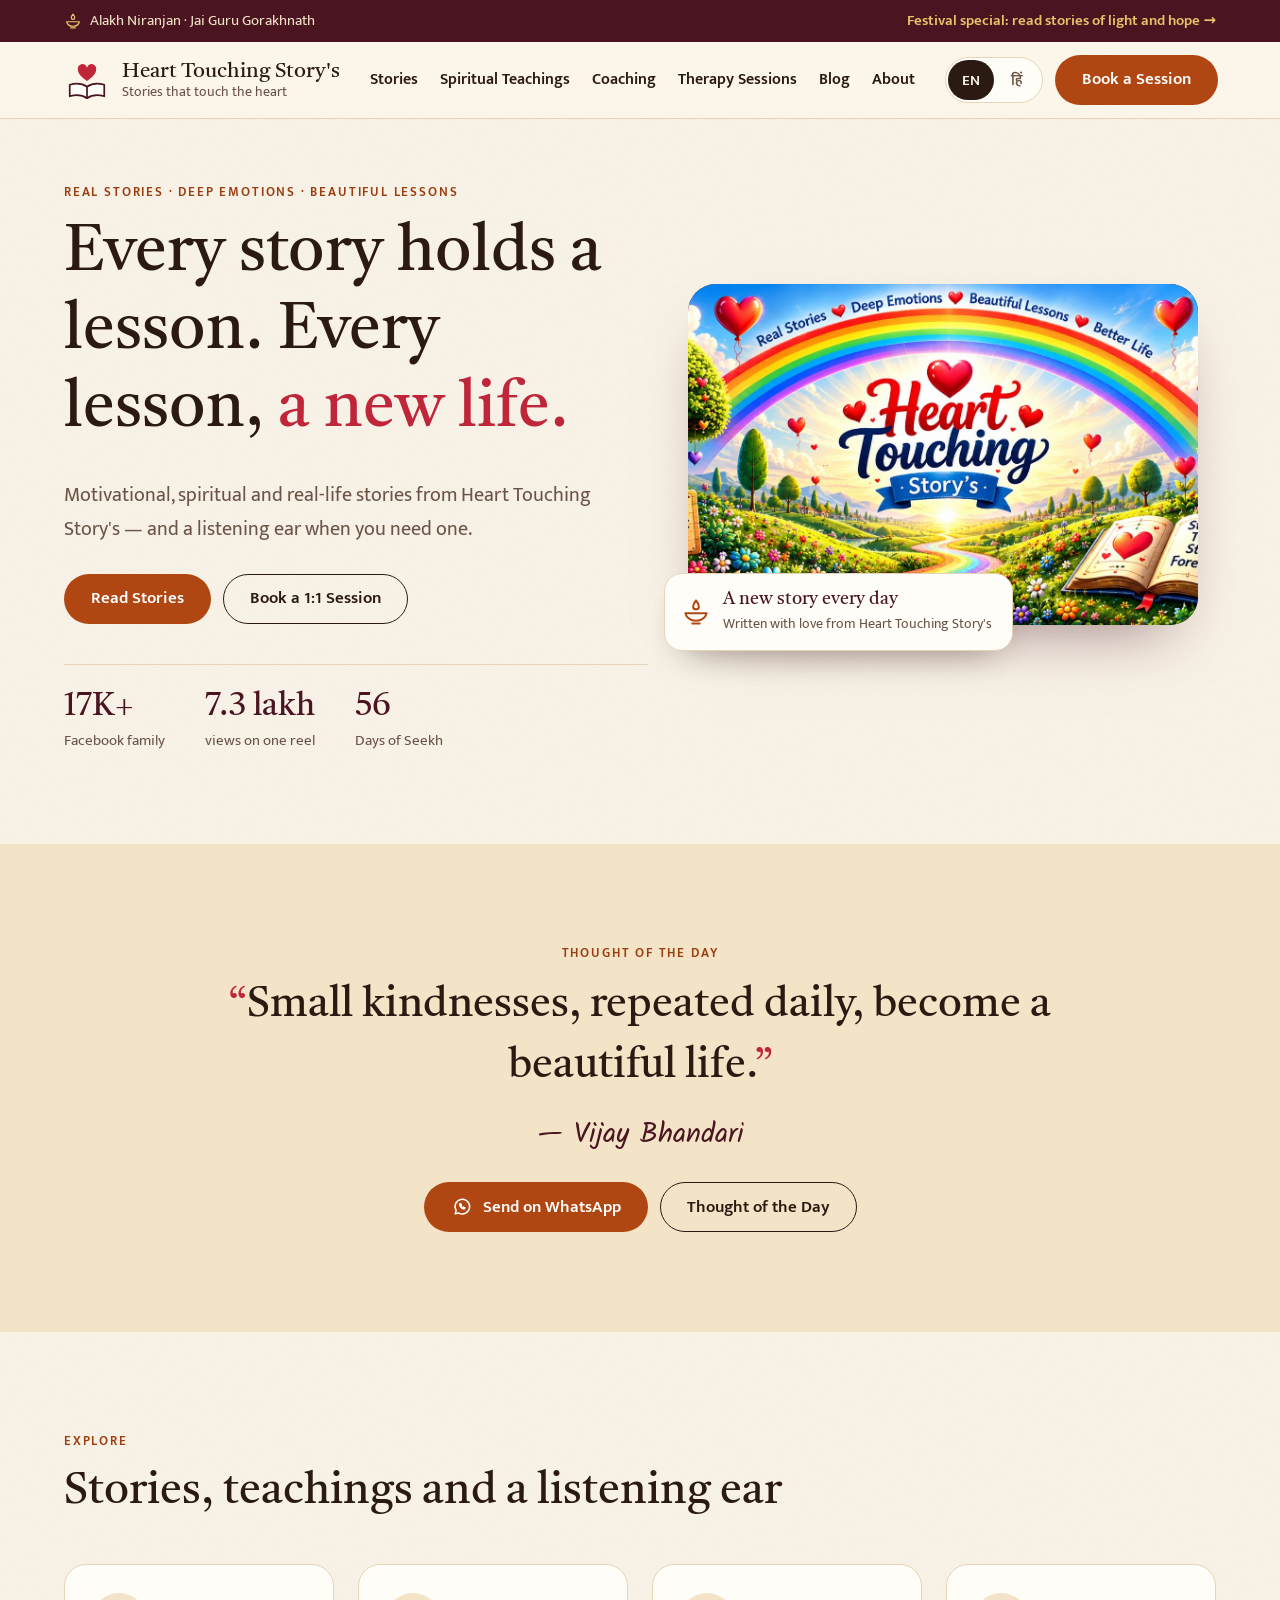
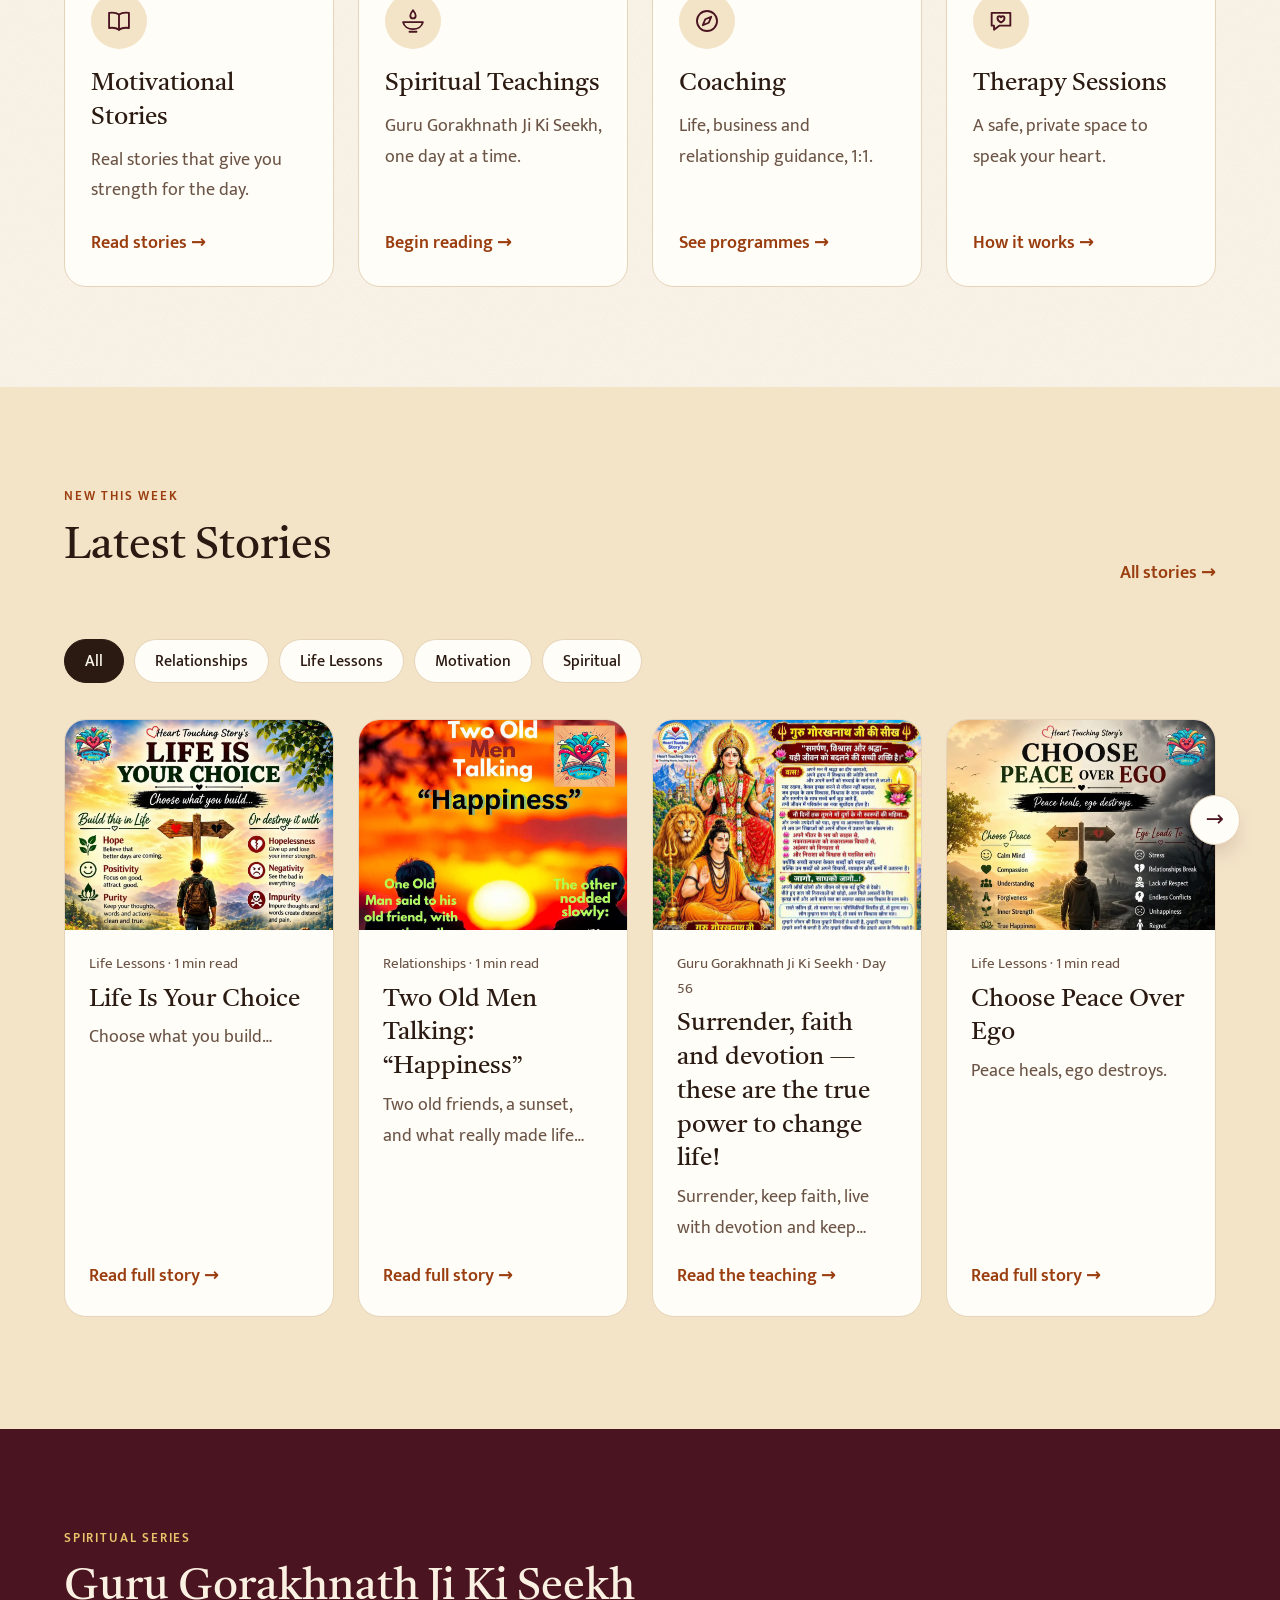
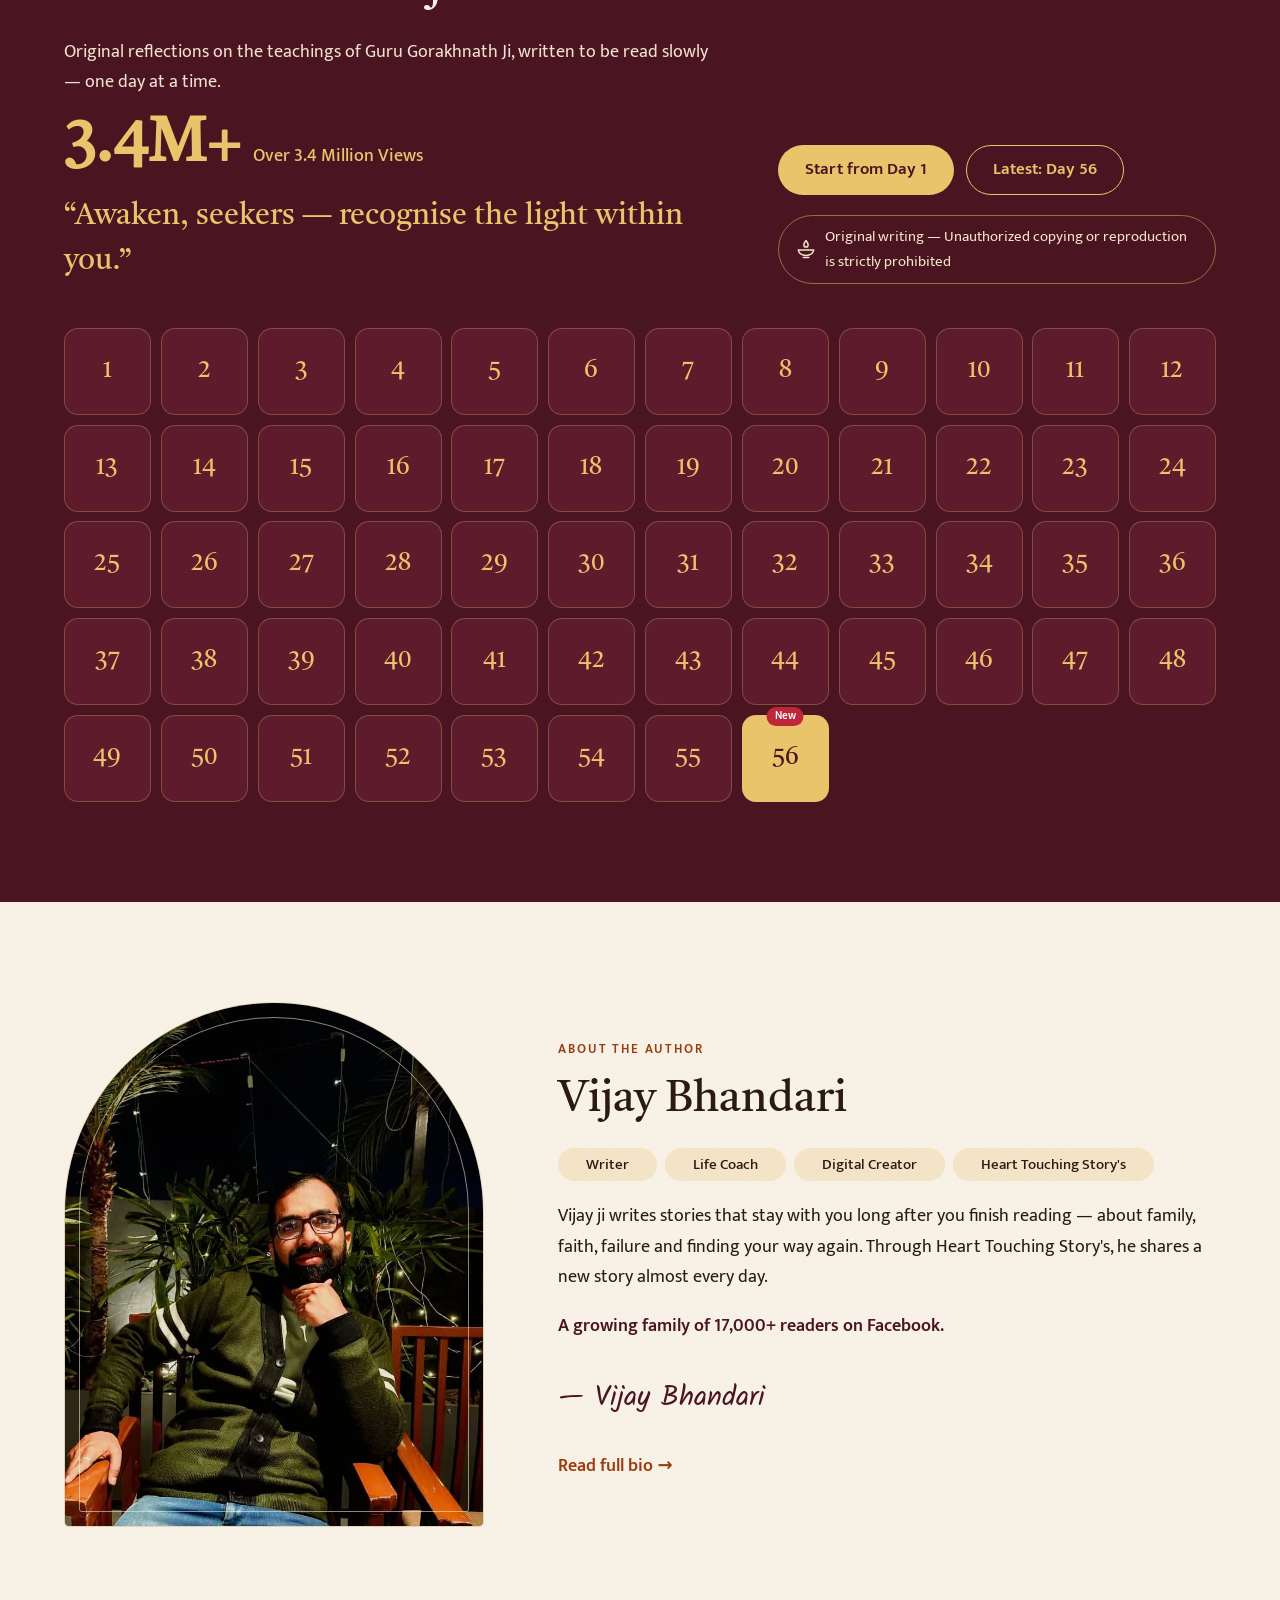
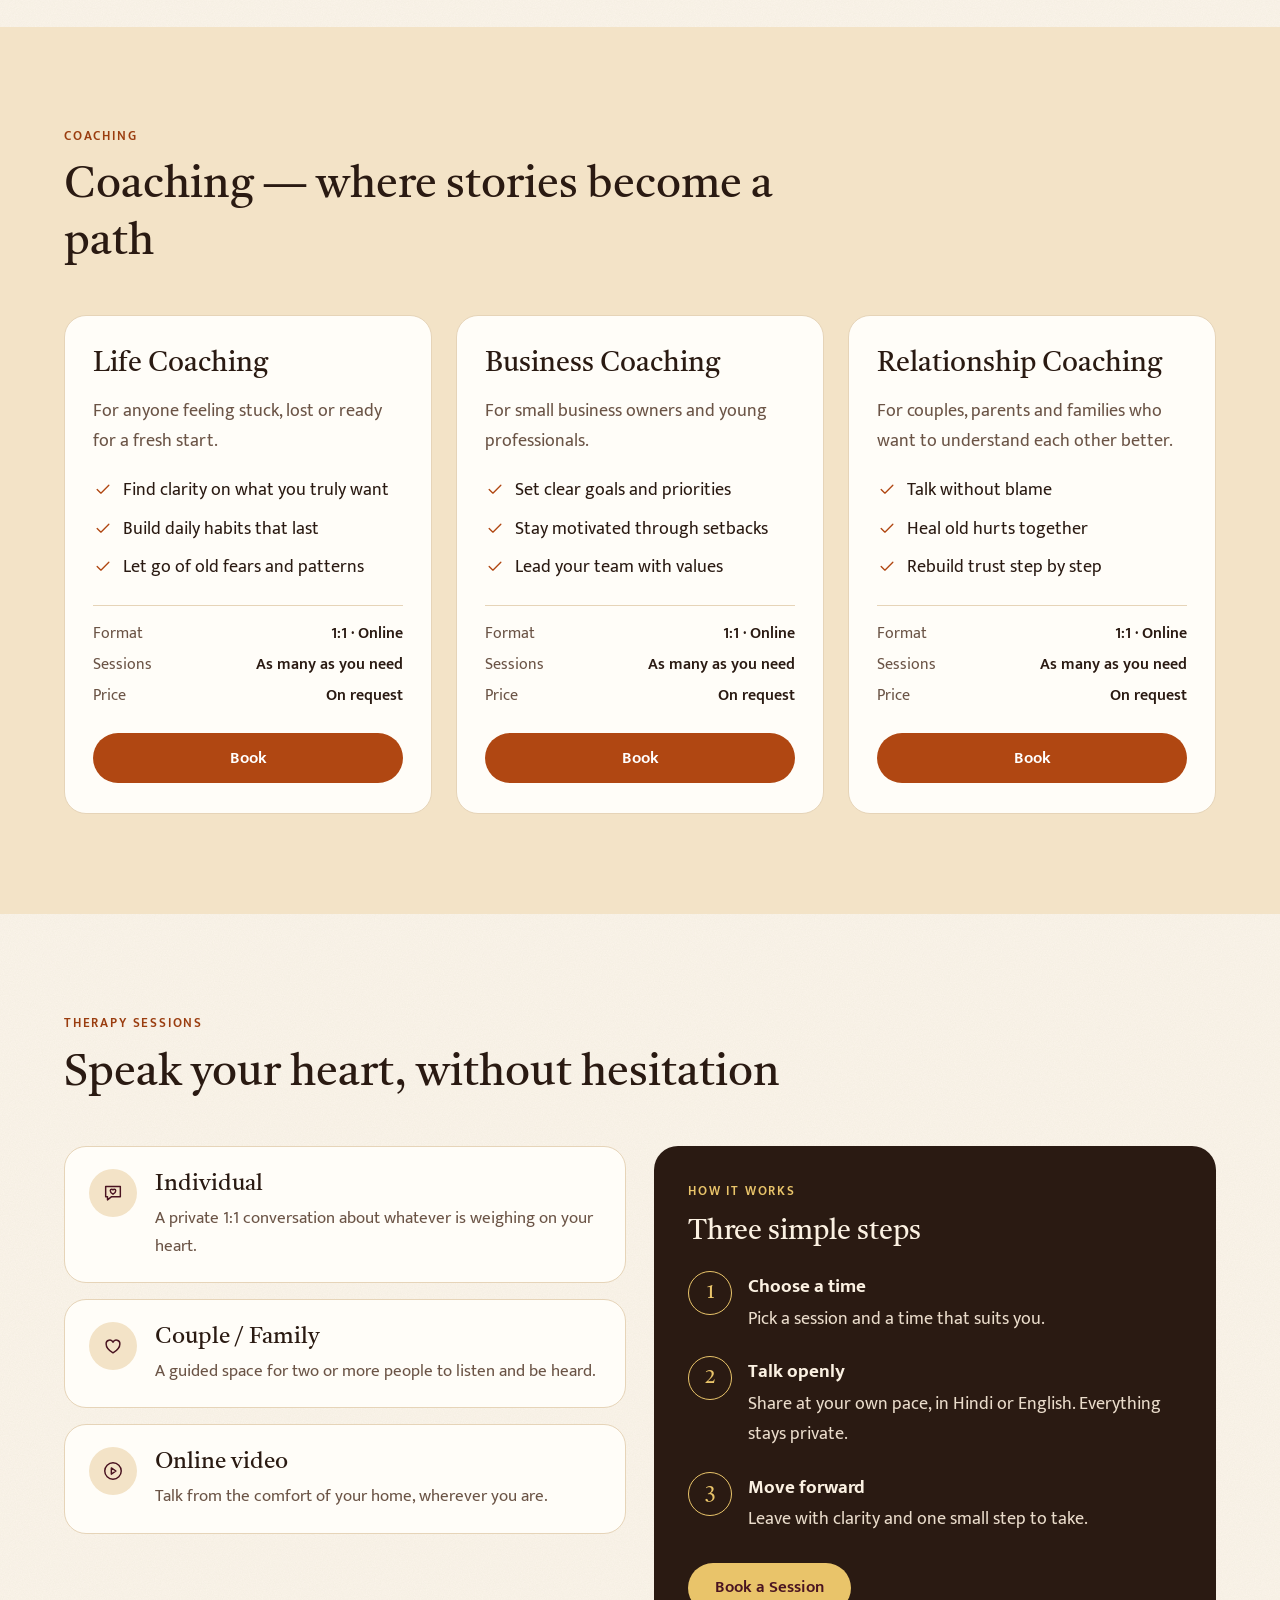
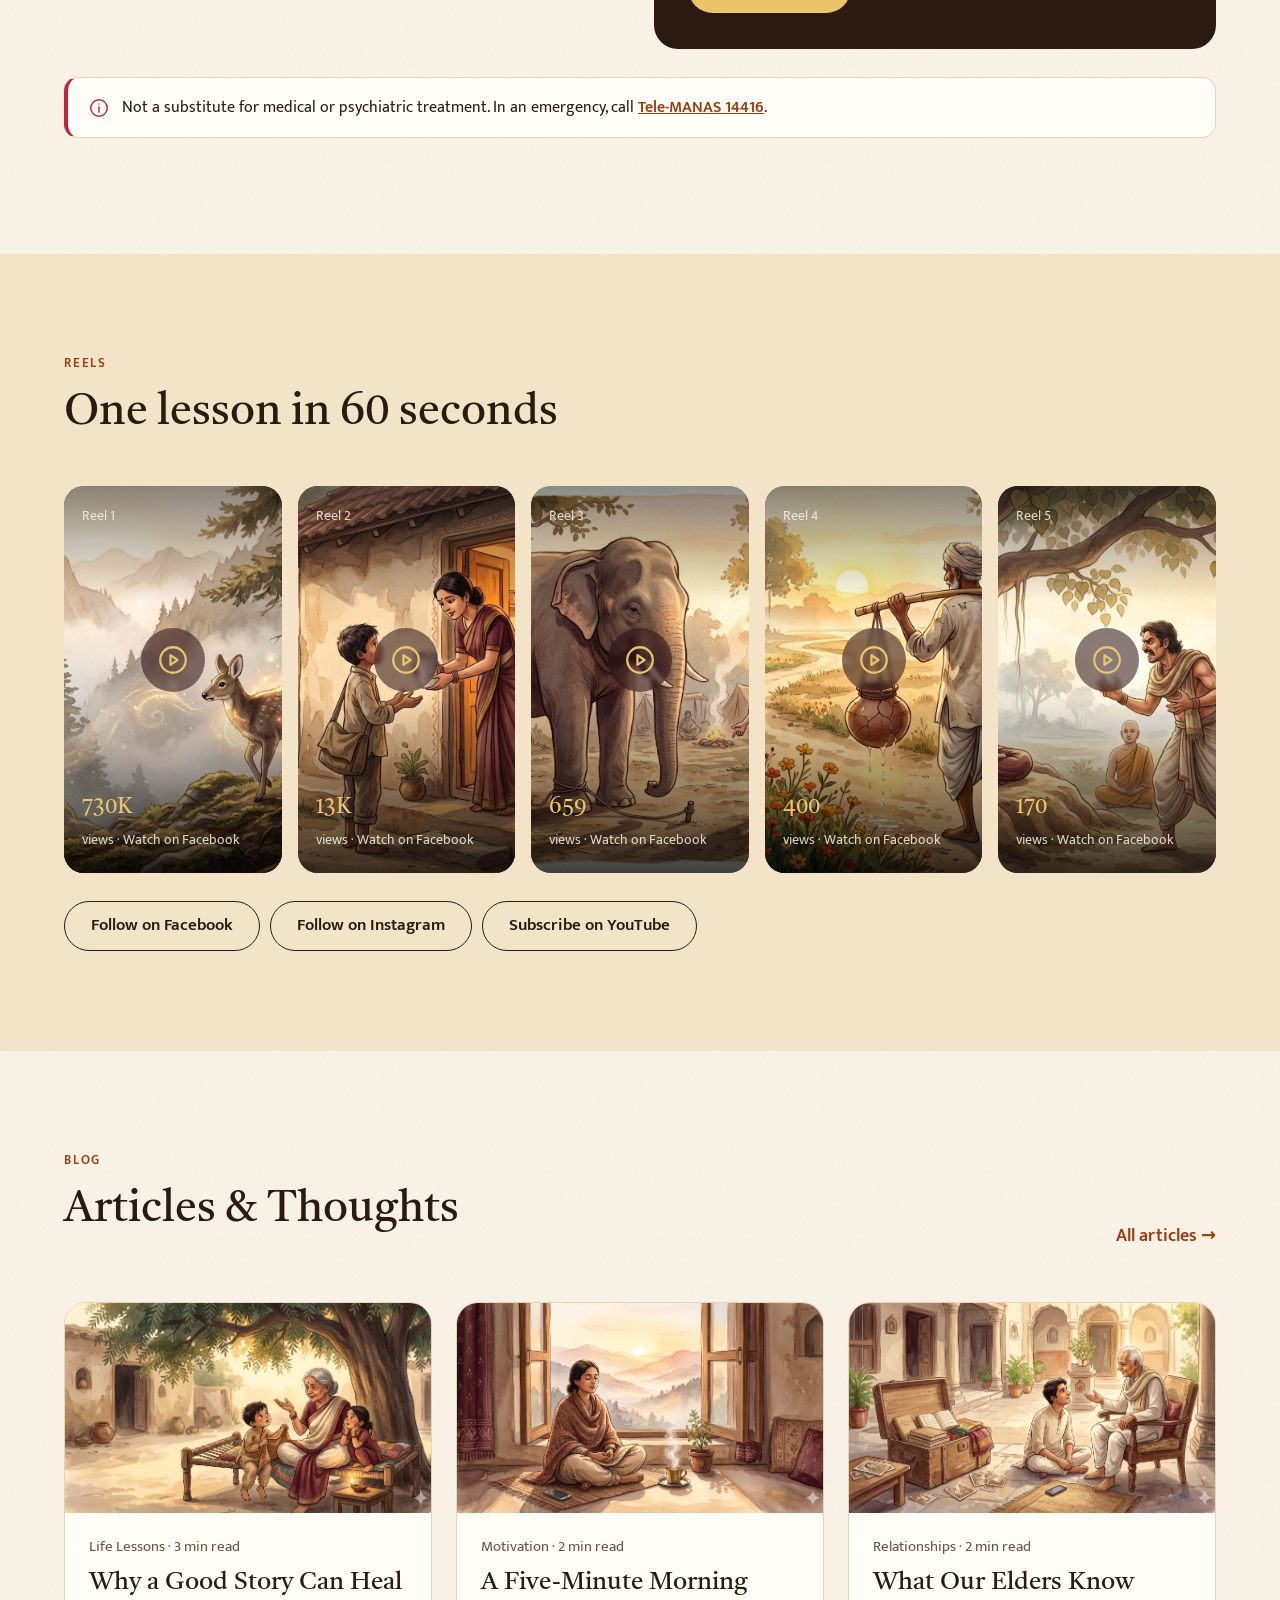
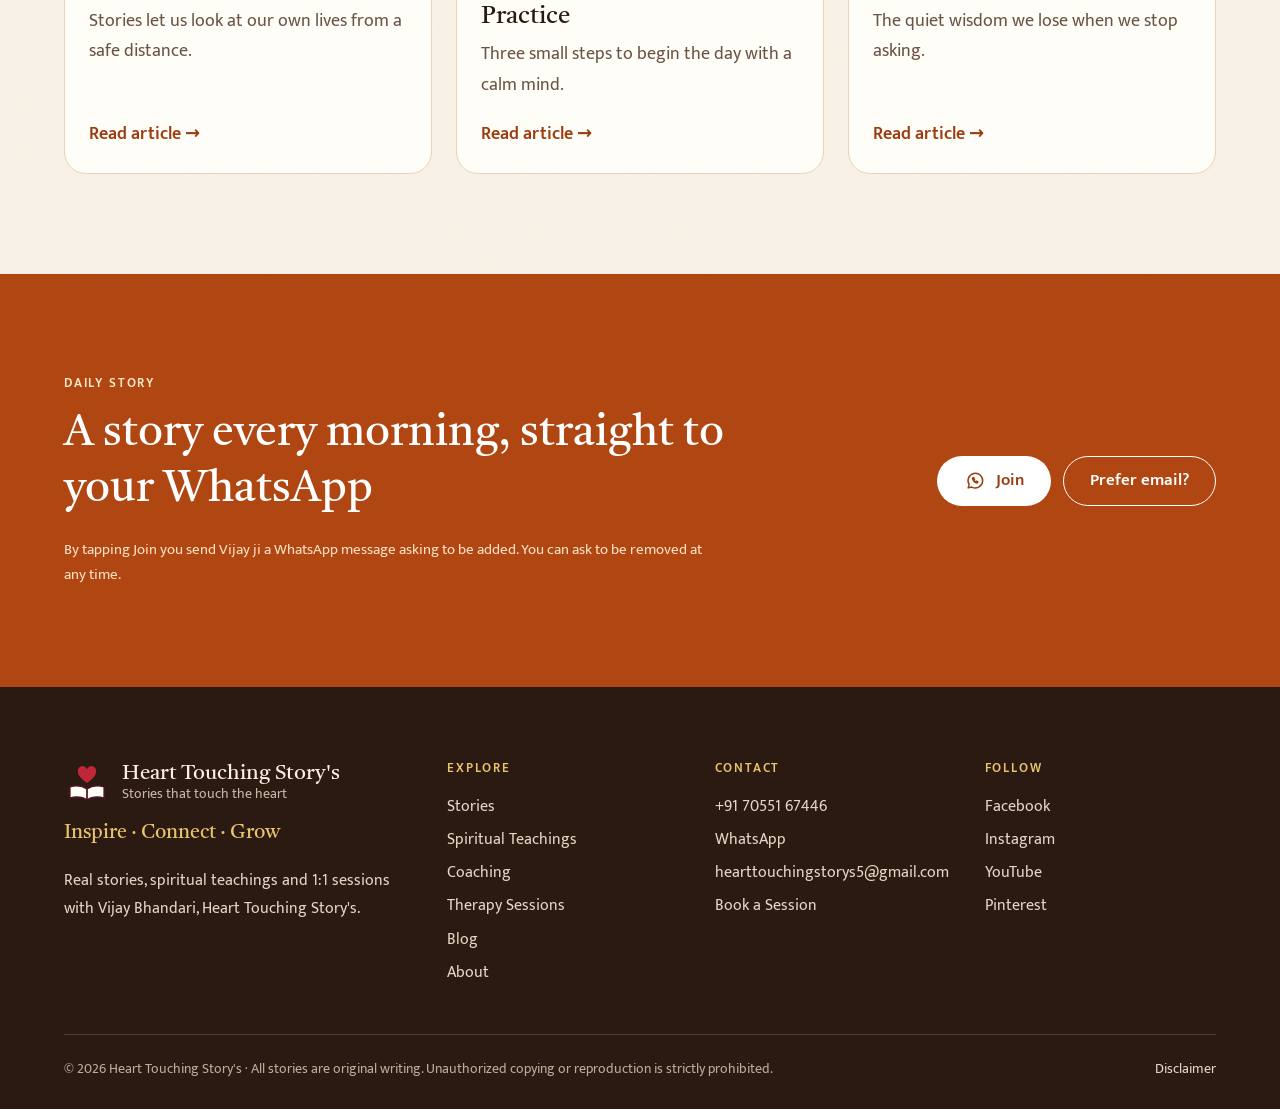
==== commit a12a6da2: "Changes by client" ====
--- a/index.html
+++ b/index.html
@@ -15,6 +15,7 @@
 <link rel="stylesheet" href="assets/style.css">
 <script src="assets/data.js" defer></script>
 <script src="assets/motivational.js" defer></script>
+<script src="assets/seekh-days.js" defer></script>
 <script src="assets/app.js" defer></script>
 </head>
 <body data-page="home">
@@ -98,7 +99,11 @@
         <a class="link-arrow" href="stories.html"><span lang="en">All stories →</span><span lang="hi">सभी कहानियाँ →</span></a>
       </div>
       <div class="chips" id="latest-chips" role="group" aria-label="Filter stories"></div>
-      <div class="grid g4 scroll-m" id="latest-grid"></div>
+      <div class="slider">
+        <button type="button" class="sl-btn sl-prev" data-dir="-1" aria-label="Previous / पिछला">←</button>
+        <div class="sl-track" id="latest-grid"></div>
+        <button type="button" class="sl-btn sl-next" data-dir="1" aria-label="Next / अगला">→</button>
+      </div>
     </div>
   </section>
 
@@ -118,7 +123,7 @@
             <a class="btn btn-g" href="edition.html?n=1"><span lang="en">Start from Day 1</span><span lang="hi">पहले दिन से पढ़ें</span></a>
             <a class="btn btn-o" href="edition.html?n=56"><span lang="en">Latest: Day 56</span><span lang="hi">नवीनतम: दिन ५६</span></a>
           </div>
-          <span class="badge"><svg class="ic" aria-hidden="true"><use href="#i-diya"/></svg><span lang="en">Original writing — please do not copy</span><span lang="hi">मौलिक लेखन — कॉपी करना वर्जित है</span></span>
+          <span class="badge"><svg class="ic" aria-hidden="true"><use href="#i-diya"/></svg><span lang="en">Original writing — Unauthorized copying or reproduction is strictly prohibited</span><span lang="hi">मौलिक लेखन — बिना अनुमति कॉपी या पुनःप्रकाशन सख़्त वर्जित है</span></span>
         </div>
       </div>
       <div class="eds" id="home-eds"></div>
@@ -128,8 +133,7 @@
   <!-- 8 · About the author -->
   <section class="sec">
     <div class="wrap about">
-      <div class="arch rv" role="img" aria-label="Portrait of Vijay Bhandari (photo to be added)">
-        <div><b><span lang="en">V</span><span lang="hi">वि</span></b><small><span lang="en">Photo of Vijay ji</span><span lang="hi">विजय जी की फ़ोटो</span></small></div>
+      <div class="arch rv"><img src="public/Owner%20Image/FB_IMG_1787816218304.jpeg" alt="Vijay Bhandari" width="960" height="960" loading="lazy" decoding="async">
       </div>
       <div class="rv" style="--i:1">
         <span class="label"><span lang="en">About the Author</span><span lang="hi">लेखक के बारे में</span></span>
--- a/assets/style.css
+++ b/assets/style.css
@@ -172,7 +172,6 @@
 /* Hero photo: rounded card, offset gold frame, floating note */
 .hero-art { padding: 0 18px 30px 0; }
 .hero-photo { position: relative; margin: 0 auto; max-width: 600px; animation: up 1.1s var(--ease) .15s both; }
-.hero-photo::before { content: ""; position: absolute; inset: 18px -18px -18px 18px; border: 1.5px solid var(--gold); border-radius: 28px; }
 .hp-img { position: relative; aspect-ratio: 3 / 2; border-radius: 28px; overflow: hidden; background: var(--maroon); box-shadow: 0 30px 60px -30px rgba(74, 20, 33, .55); }
 .hp-img img { display: block; width: 100%; height: 100%; object-fit: cover; animation: kb 20s ease-in-out infinite alternate; }
 .hero-note { position: absolute; left: -24px; bottom: -26px; display: flex; align-items: center; gap: 12px; margin: 0; padding: 14px 20px 14px 16px; background: var(--card); border: 1px solid var(--sand); border-radius: 18px; box-shadow: 0 18px 36px -20px rgba(42, 26, 18, .45); animation: up .9s var(--ease) 1s both; }
@@ -182,7 +181,6 @@
 @keyframes kb { to { transform: scale(1.03); } }
 @media (max-width: 699px) {
   .hero-art { padding: 0 12px 12px 0; }
-  .hero-photo::before { inset: 12px -12px auto 12px; aspect-ratio: 3 / 2; }
   .hero-note { position: relative; left: auto; bottom: auto; width: fit-content; margin: -22px auto 0; }
 }
 .flame { transform-box: fill-box; transform-origin: 50% 100%; animation: flicker 2.6s ease-in-out infinite; }
@@ -272,6 +270,8 @@
 .arch { position: relative; aspect-ratio: 4 / 5; max-width: 420px; width: 100%; border-radius: 999px 999px 24px 24px; background: var(--sandal); border: 1px solid var(--sand); overflow: hidden; display: grid; place-items: center; text-align: center; color: var(--maroon); }
 .arch::before { content: ""; position: absolute; inset: 14px; border: 1.5px solid rgba(74, 20, 33, .2); border-radius: 999px 999px 14px 14px; }
 .arch b { display: block; font: 400 88px/1 var(--serif); }
+.arch > img { position: absolute; inset: 0; width: 100%; height: 100%; object-fit: cover; object-position: 56% 50%; }
+.arch:has(> img)::before { z-index: 1; border-color: rgba(251, 241, 226, .55); }
 .arch small { display: block; margin-top: 10px; color: var(--muted); font-size: 14px; }
 .roles { display: flex; flex-wrap: wrap; gap: 8px; margin: 4px 0 20px; }
 .roles span { padding: 4px 14px; border-radius: 999px; background: var(--sandal); font-size: 15px; font-weight: 500; }
@@ -319,6 +319,10 @@
 .reel:nth-child(4) { background: #3E3A2A; }
 .reel::before { content: ""; position: absolute; left: 50%; bottom: -10px; translate: -50% 0; width: 70%; height: 72%; border: 1.5px solid rgba(233, 196, 106, .35); border-bottom: 0; border-radius: 999px 999px 0 0; }
 .reel:hover { transform: translateY(-5px); }
+.reel > img { position: absolute; inset: 0; width: 100%; height: 100%; object-fit: cover; }
+.reel:has(> img)::before { inset: 0; translate: none; width: auto; height: auto; border: 0; border-radius: 0; background: linear-gradient(rgba(0,0,0,.45), rgba(0,0,0,0) 30%, rgba(0,0,0,0) 55%, rgba(0,0,0,.75)); z-index: 1; }
+.reel > :not(img) { position: relative; z-index: 2; }
+.reel:has(> img) .play { background: rgba(43, 18, 24, .55); backdrop-filter: blur(2px); }
 .reel .play { align-self: center; margin: auto 0; width: 64px; height: 64px; border-radius: 50%; display: grid; place-items: center; background: rgba(251, 241, 226, .14); color: var(--gold); transition: transform .3s var(--ease), background .3s; }
 .reel:hover .play { transform: scale(1.1); background: rgba(251, 241, 226, .24); }
 .reel .play .ic { width: 34px; height: 34px; }
@@ -393,6 +397,9 @@
 .lang-note { max-width: 760px; margin: 28px auto 0; padding: 12px 18px; border-radius: 14px; background: var(--sandal); font-size: 15.5px; text-align: center; }
 .cover-wide { position: relative; max-width: 1000px; aspect-ratio: 16 / 9; margin: 36px auto 52px; border-radius: 24px; overflow: hidden; display: grid; place-items: center; font: 400 clamp(90px, 14vw, 170px)/1 var(--serif); color: var(--maroon); }
 .cover-wide::before { width: 30%; height: 82%; bottom: -2px; border-radius: 999px 999px 0 0; }
+.cover > img, .cover-wide > img { position: absolute; inset: 0; width: 100%; height: 100%; object-fit: cover; object-position: top; transition: transform .6s; }
+.story-card:hover .cover > img { transform: scale(1.04); }
+.cover:has(> img)::before, .cover:has(> img)::after, .cover-wide:has(> img)::before { display: none; }
 .prose { max-width: 760px; margin: 0 auto; font-size: var(--fs, 20px); line-height: 1.95; }
 .prose p { margin: 0 0 1.2em; }
 .pull { margin: 1.6em 0; padding: 4px 0 4px 24px; border-left: 3px solid var(--heart); font: 400 clamp(24px, 3vw, 32px)/1.45 var(--serif); color: var(--maroon); }
@@ -409,6 +416,22 @@
 .notice { margin-top: 24px; padding-top: 16px; border-top: 1px solid var(--sand); font-size: 15px; color: var(--muted); }
 .author-card { max-width: 760px; margin: 40px auto; display: flex; gap: 20px; align-items: center; padding: 24px; background: var(--card); border: 1px solid var(--sand); border-radius: 22px; }
 .author-card .avatar { width: 68px; height: 68px; font-size: 28px; }
+.avatar { overflow: hidden; }
+.avatar > img { width: 100%; height: 100%; object-fit: cover; object-position: 57% 42%; transform: scale(2.3); transform-origin: 57% 42%; }
+
+/* Latest stories slider (home) */
+.slider { position: relative; }
+.sl-track { display: grid; grid-auto-flow: column; grid-auto-columns: calc((100% - 72px) / 4); gap: 24px; overflow-x: auto; scroll-snap-type: x mandatory; scrollbar-width: none; padding: 4px 0 12px; }
+.sl-track::-webkit-scrollbar { display: none; }
+.sl-track > * { scroll-snap-align: start; }
+.sl-btn { position: absolute; top: 105px; z-index: 3; translate: 0 -50%; width: 50px; height: 50px; border-radius: 50%; border: 1px solid var(--sand); background: var(--card); color: var(--maroon); font: 400 22px/1 var(--sans, inherit); cursor: pointer; box-shadow: 0 12px 26px -14px rgba(74, 20, 33, .55); transition: opacity .25s, background .25s, color .25s; }
+.sl-btn:hover:not(:disabled) { background: var(--maroon); color: var(--gold); }
+.sl-btn:disabled { opacity: 0; pointer-events: none; }
+.sl-prev { left: -24px; }
+.sl-next { right: -24px; }
+@media (max-width: 1099px) { .sl-track { grid-auto-columns: calc((100% - 48px) / 3); } }
+@media (max-width: 899px) { .sl-track { grid-auto-columns: calc((100% - 24px) / 2); } .sl-prev { left: -8px; } .sl-next { right: -8px; } }
+@media (max-width: 599px) { .sl-track { grid-auto-columns: 82%; } }
 .author-card p { margin: 2px 0 0; color: var(--muted); font-size: 16px; }
 .author-card .btn { margin-left: auto; }
 @media (max-width: 699px) { .author-card { flex-wrap: wrap; } .author-card .btn { margin-left: 0; width: 100%; } }
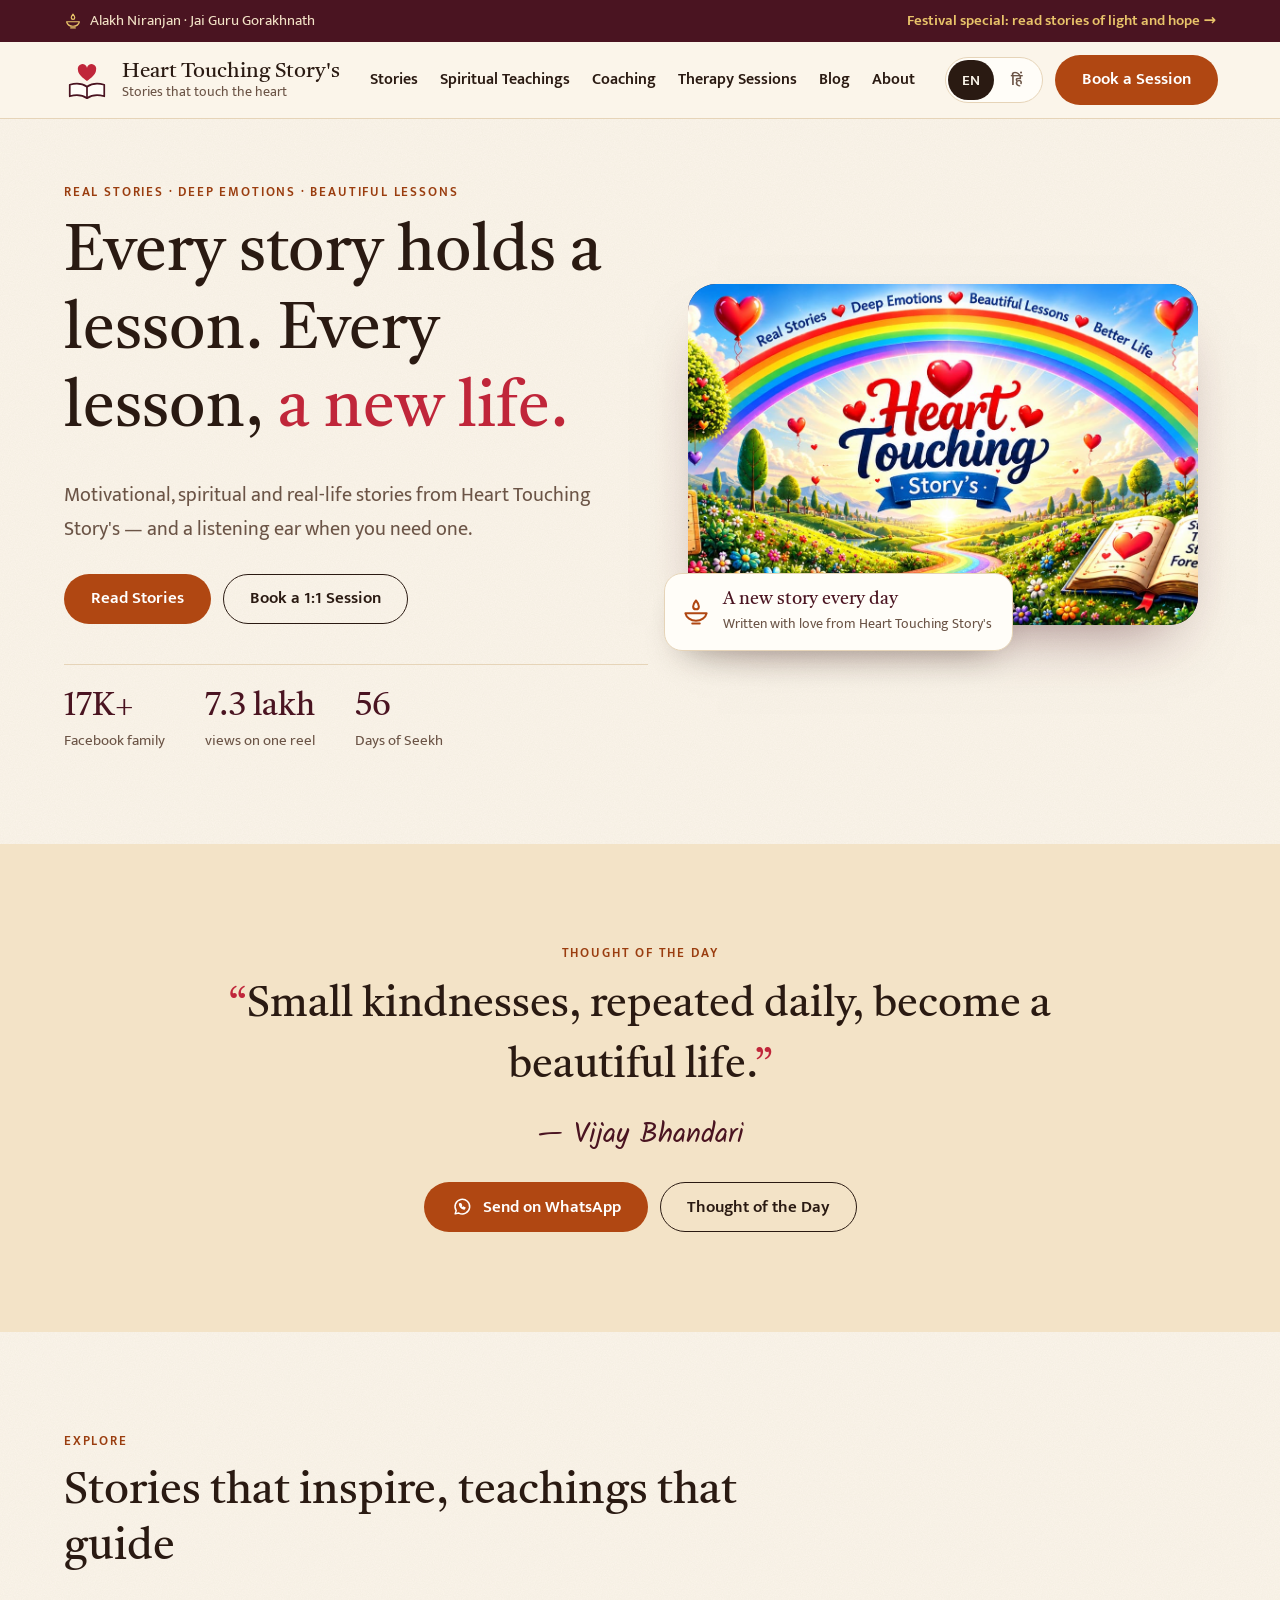
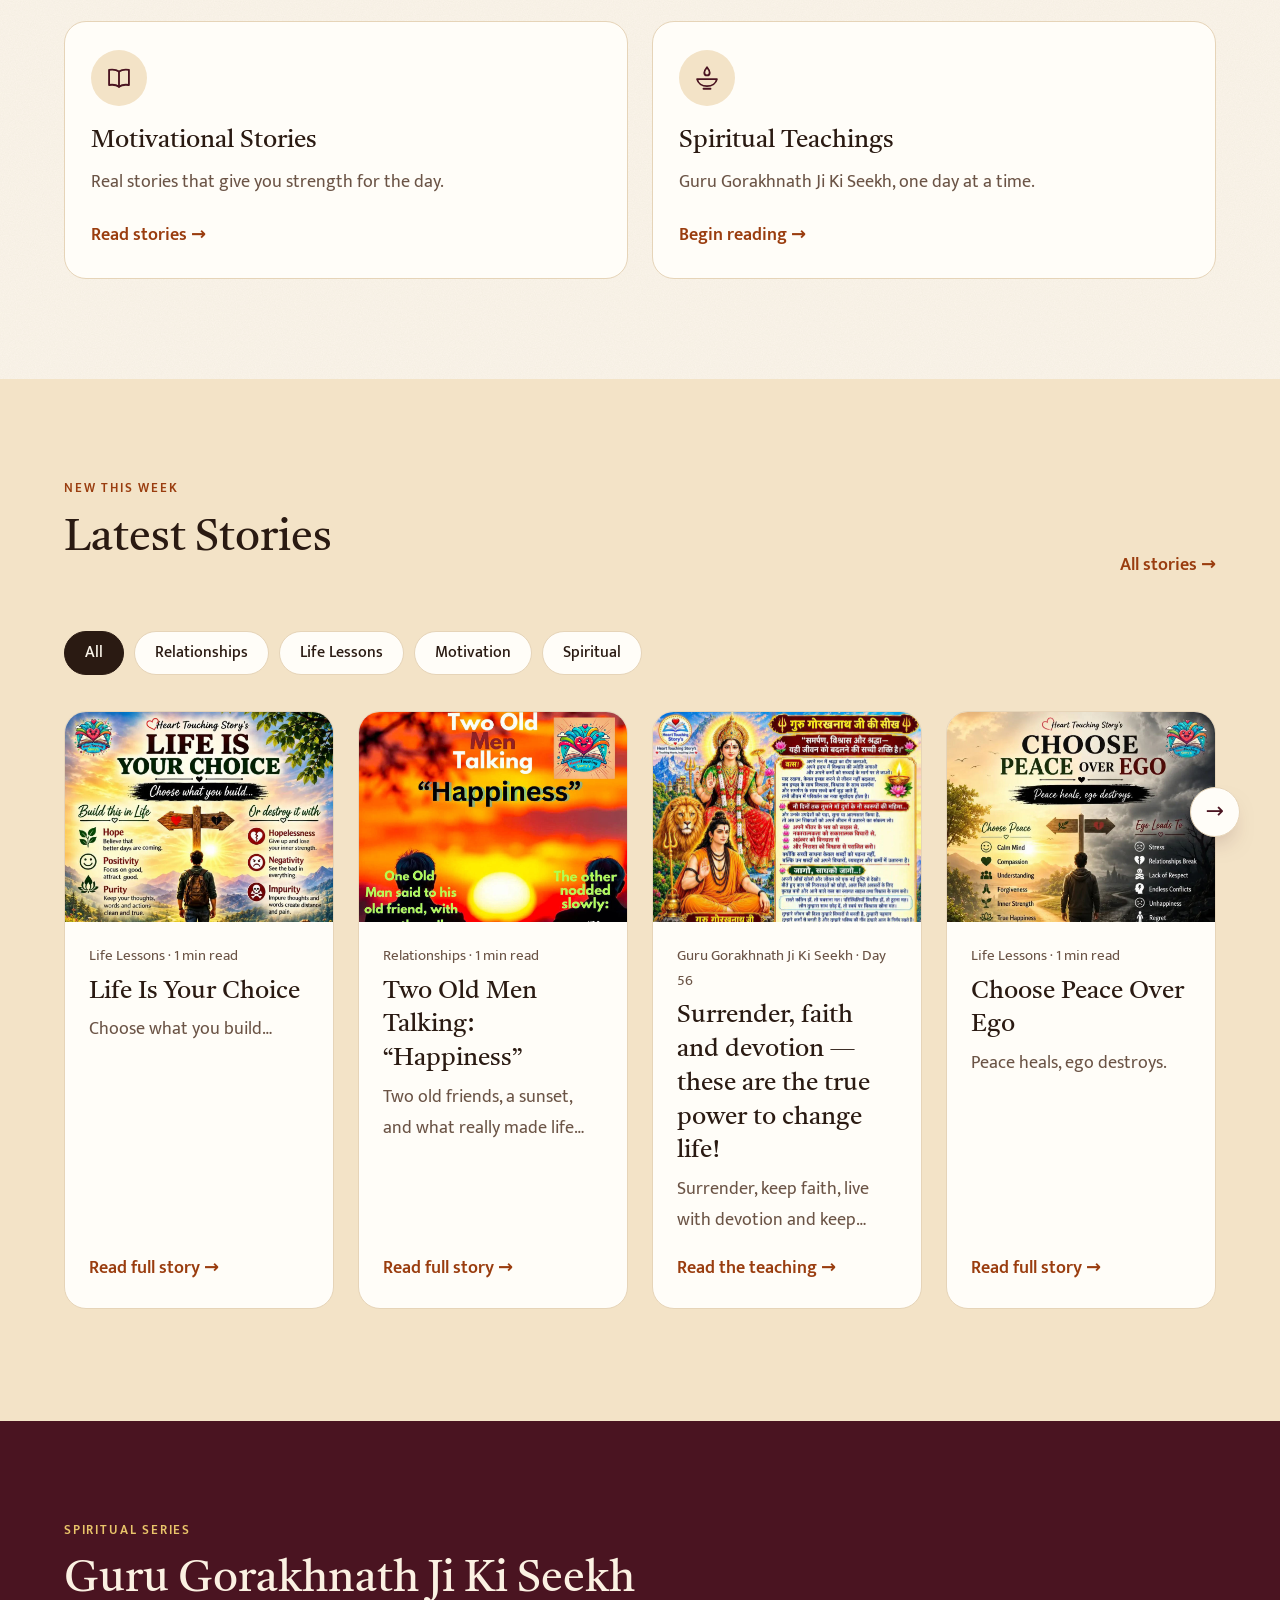
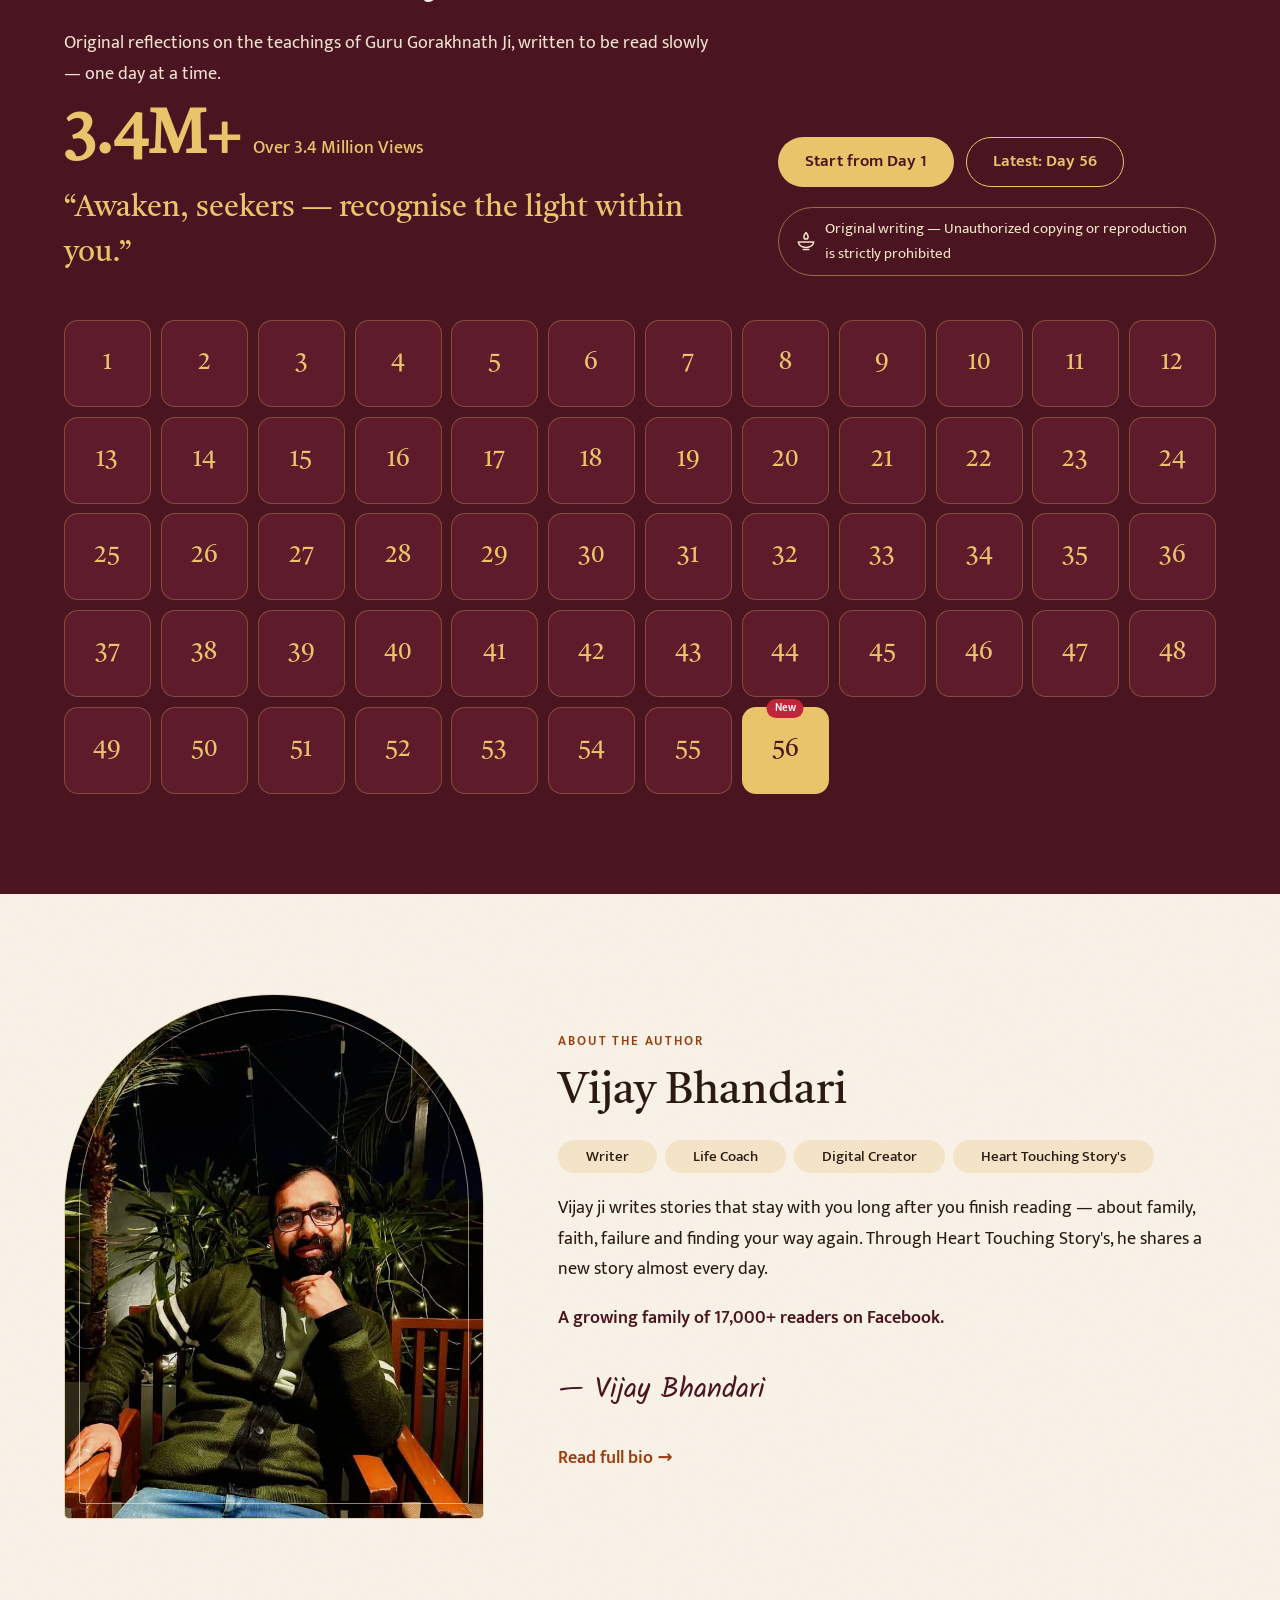
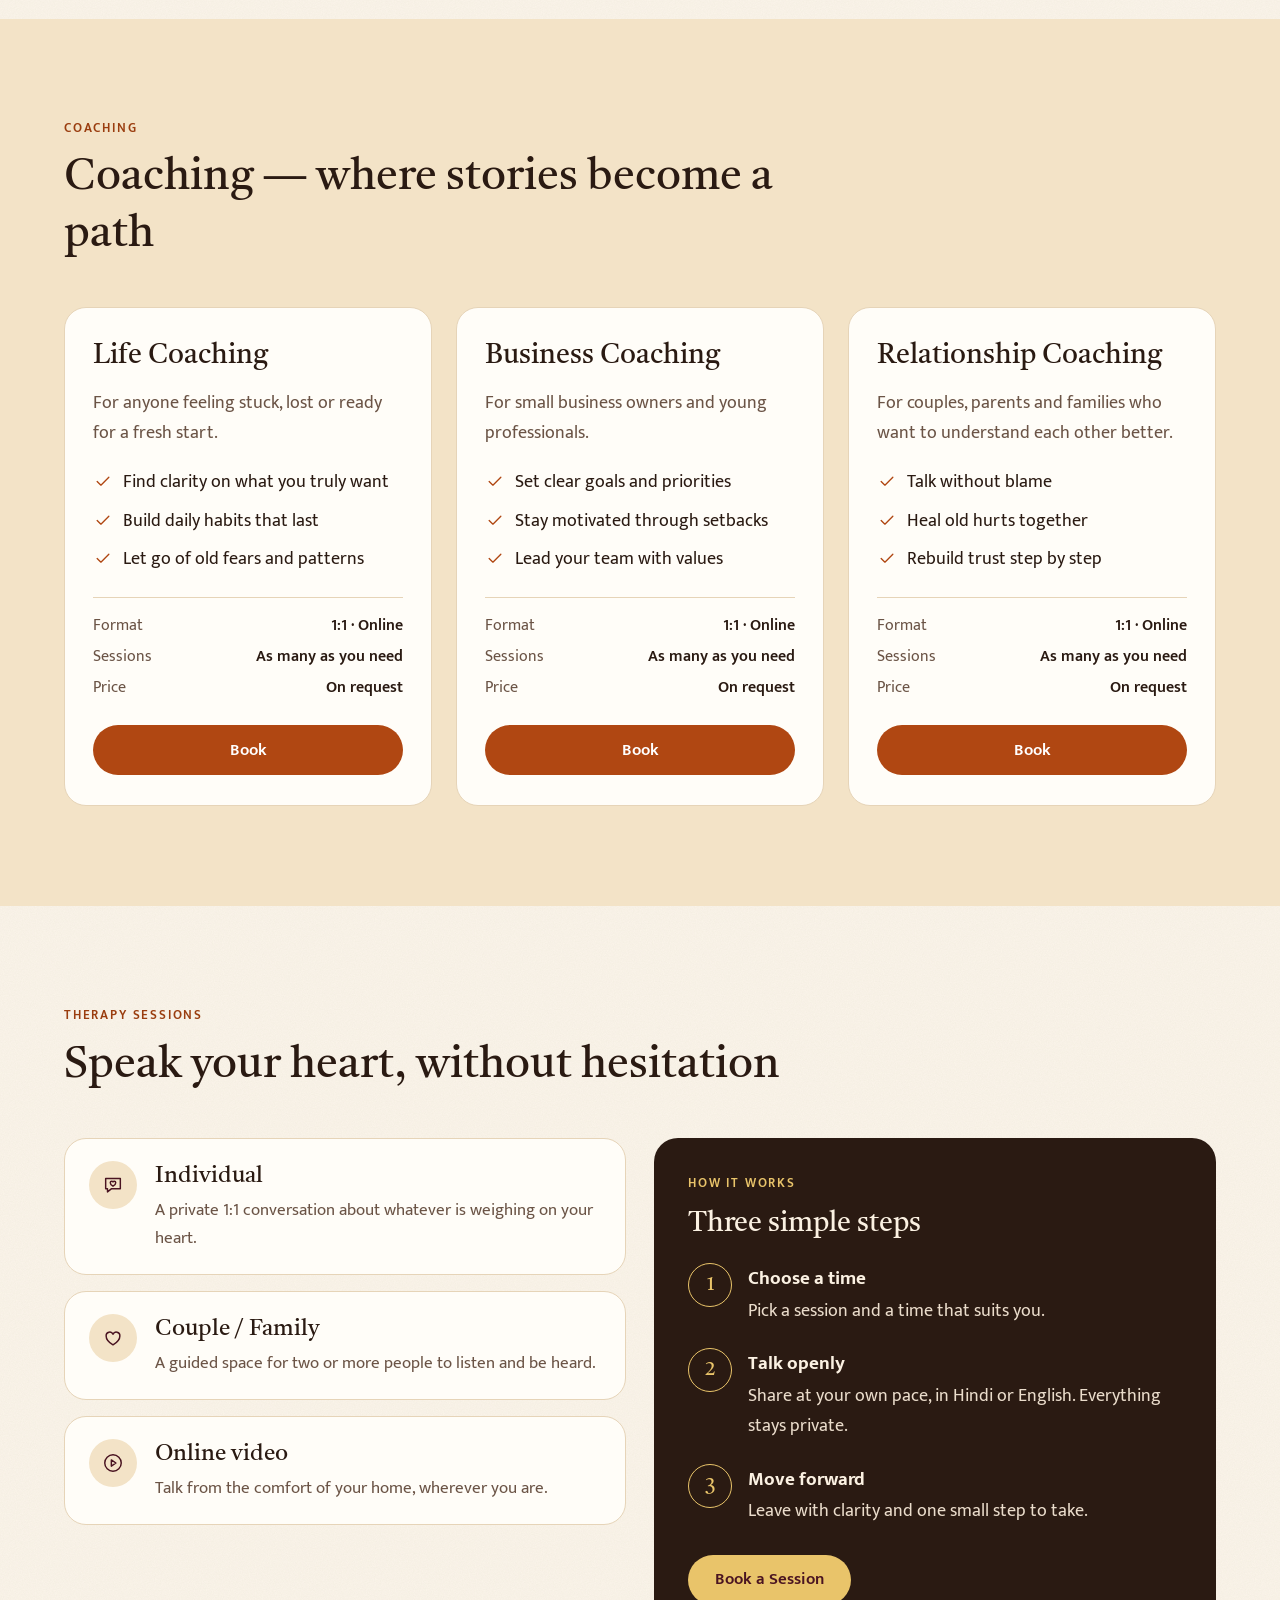
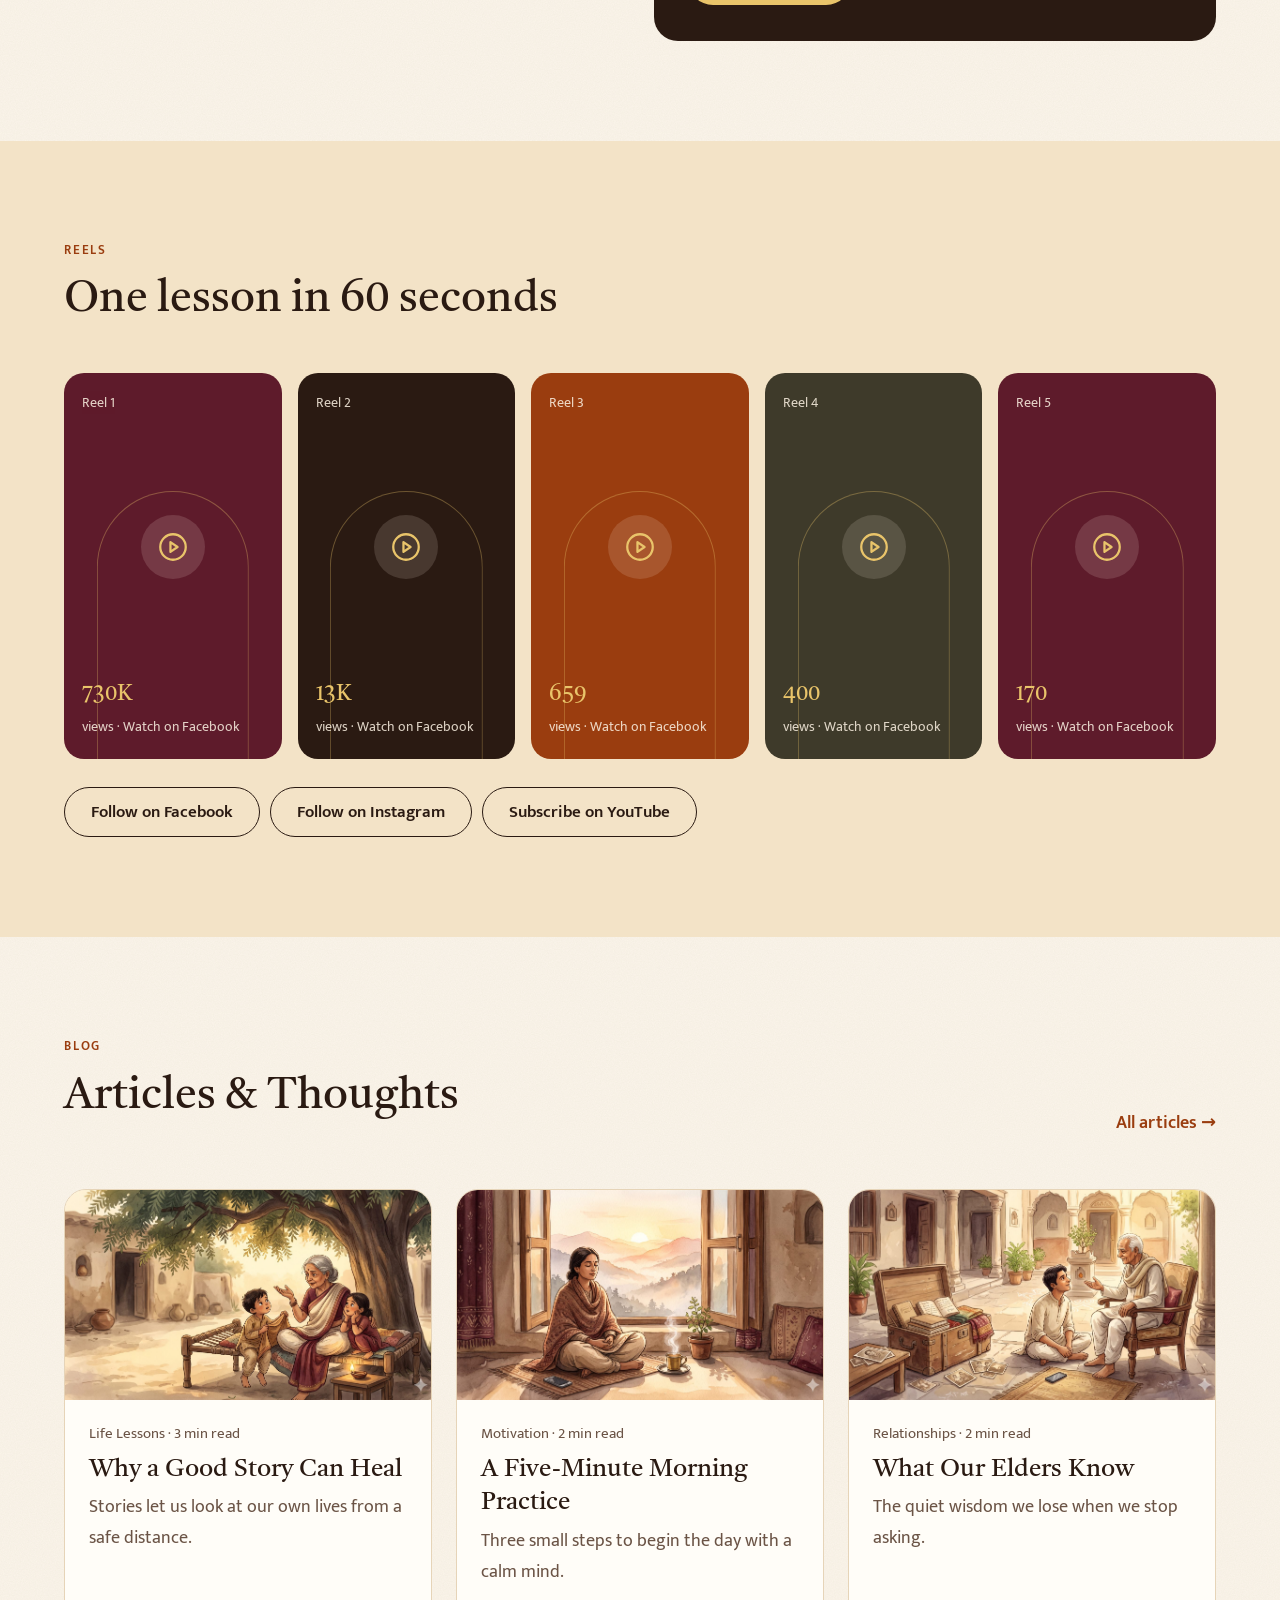
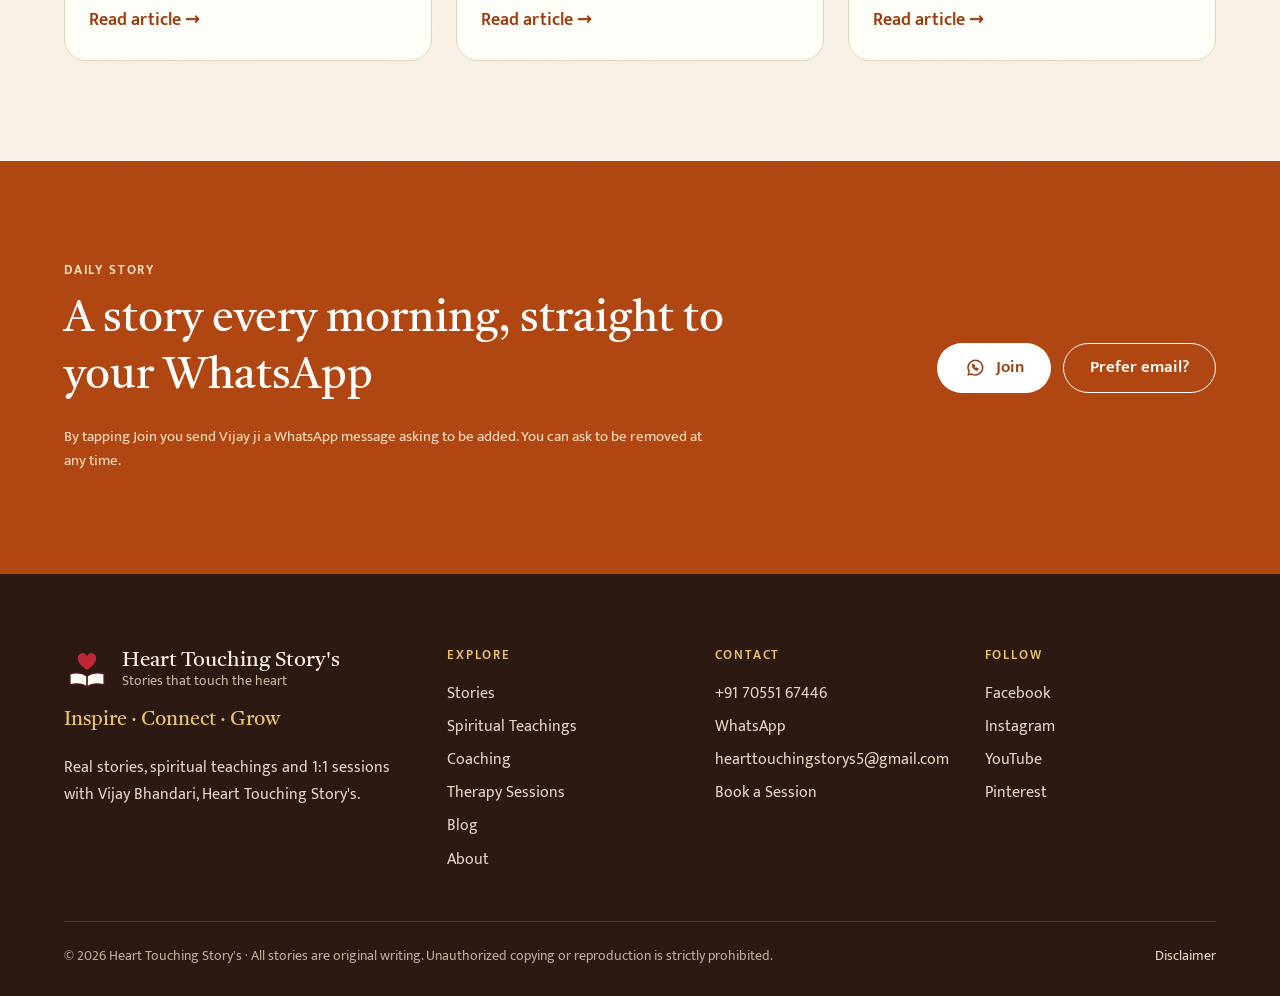
==== commit 168f6357: "Explore Section triming" ====
--- a/index.html
+++ b/index.html
@@ -60,14 +60,14 @@
     </div>
   </section>
 
-  <!-- 5 · Four pillars -->
+  <!-- 5 · Explore -->
   <section class="sec">
     <div class="wrap">
       <div class="sec-head rv">
         <span class="label"><span lang="en">Explore</span><span lang="hi">खोजें</span></span>
-        <h2><span lang="en">Stories, teachings and a listening ear</span><span lang="hi">कहानियाँ, सीख और सुनने वाला कोई अपना</span></h2>
-      </div>
-      <div class="grid g4">
+        <h2><span lang="en">Stories that inspire, teachings that guide</span><span lang="hi">प्रेरित करती कहानियाँ, राह दिखाती सीख</span></h2>
+      </div>
+      <div class="grid">
         <a class="card pillar rv" style="--i:0" href="stories.html?cat=motivation"><span class="ic-wrap"><svg class="ic" aria-hidden="true"><use href="#i-book"/></svg></span>
           <h3><span lang="en">Motivational Stories</span><span lang="hi">प्रेरक कहानियाँ</span></h3>
           <p><span lang="en">Real stories that give you strength for the day.</span><span lang="hi">ऐसी सच्ची कहानियाँ जो दिन भर का हौसला दें।</span></p>
@@ -76,14 +76,6 @@
           <h3><span lang="en">Spiritual Teachings</span><span lang="hi">आध्यात्मिक सीख</span></h3>
           <p><span lang="en">Guru Gorakhnath Ji Ki Seekh, one day at a time.</span><span lang="hi">गुरु गोरखनाथ जी की सीख, हर दिन एक सीख।</span></p>
           <span class="more"><span lang="en">Begin reading →</span><span lang="hi">पढ़ना शुरू करें →</span></span></a>
-        <a class="card pillar rv" style="--i:2" href="coaching.html"><span class="ic-wrap"><svg class="ic" aria-hidden="true"><use href="#i-compass"/></svg></span>
-          <h3><span lang="en">Coaching</span><span lang="hi">कोचिंग</span></h3>
-          <p><span lang="en">Life, business and relationship guidance, 1:1.</span><span lang="hi">जीवन, व्यापार और रिश्तों के लिए 1:1 मार्गदर्शन।</span></p>
-          <span class="more"><span lang="en">See programmes →</span><span lang="hi">कार्यक्रम देखें →</span></span></a>
-        <a class="card pillar rv" style="--i:3" href="therapy.html"><span class="ic-wrap"><svg class="ic" aria-hidden="true"><use href="#i-chat"/></svg></span>
-          <h3><span lang="en">Therapy Sessions</span><span lang="hi">थेरेपी सेशन</span></h3>
-          <p><span lang="en">A safe, private space to speak your heart.</span><span lang="hi">मन की बात कहने के लिए एक सुरक्षित, निजी जगह।</span></p>
-          <span class="more"><span lang="en">How it works →</span><span lang="hi">कैसे होता है →</span></span></a>
       </div>
     </div>
   </section>
@@ -178,7 +170,6 @@
           <a class="btn btn-g" href="book.html"><span lang="en">Book a Session</span><span lang="hi">सेशन बुक करें</span></a>
         </div>
       </div>
-      <p class="disclaimer rv"><svg class="ic" aria-hidden="true"><use href="#i-info"/></svg><span><span lang="en">Not a substitute for medical or psychiatric treatment. In an emergency, call <a href="tel:14416">Tele-MANAS 14416</a>.</span><span lang="hi">यह चिकित्सीय या मनोरोग उपचार का विकल्प नहीं है। आपात स्थिति में <a href="tel:14416">Tele-MANAS 14416</a> पर कॉल करें।</span></span></p>
     </div>
   </section>
 
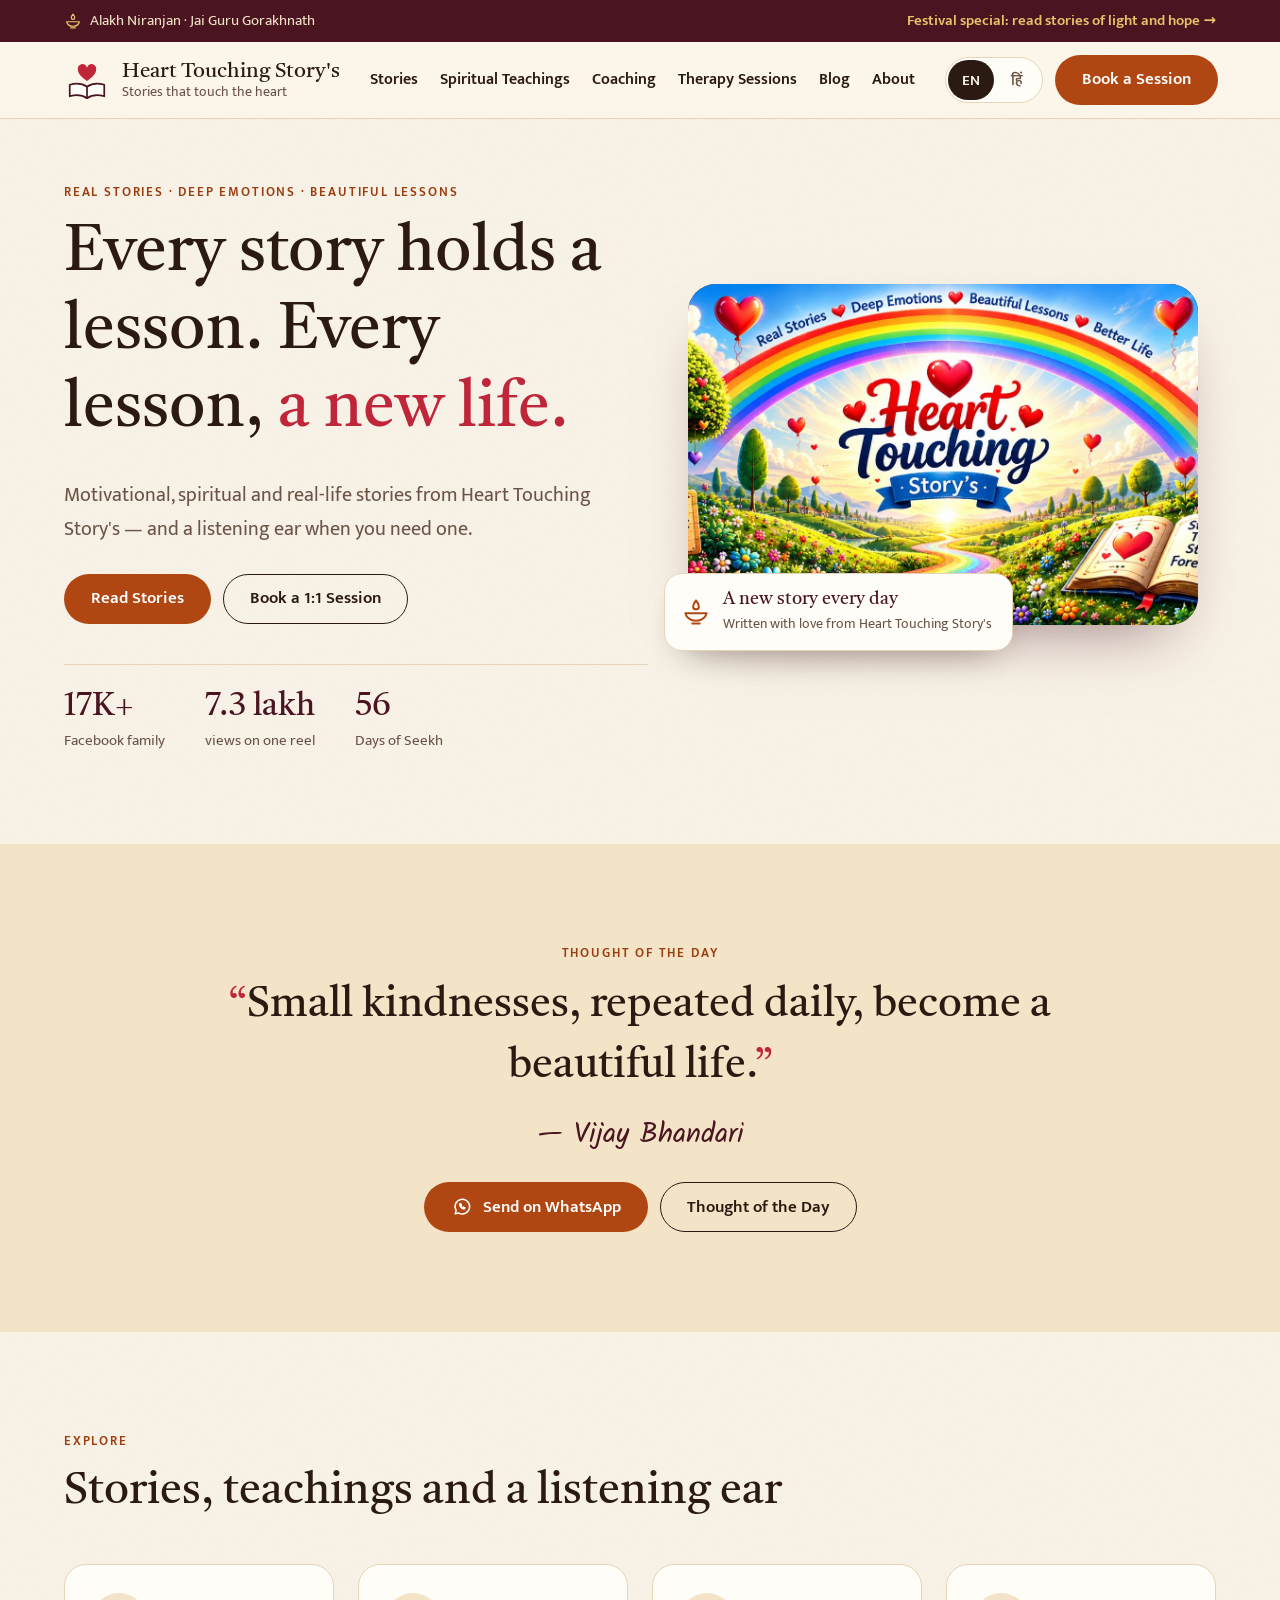
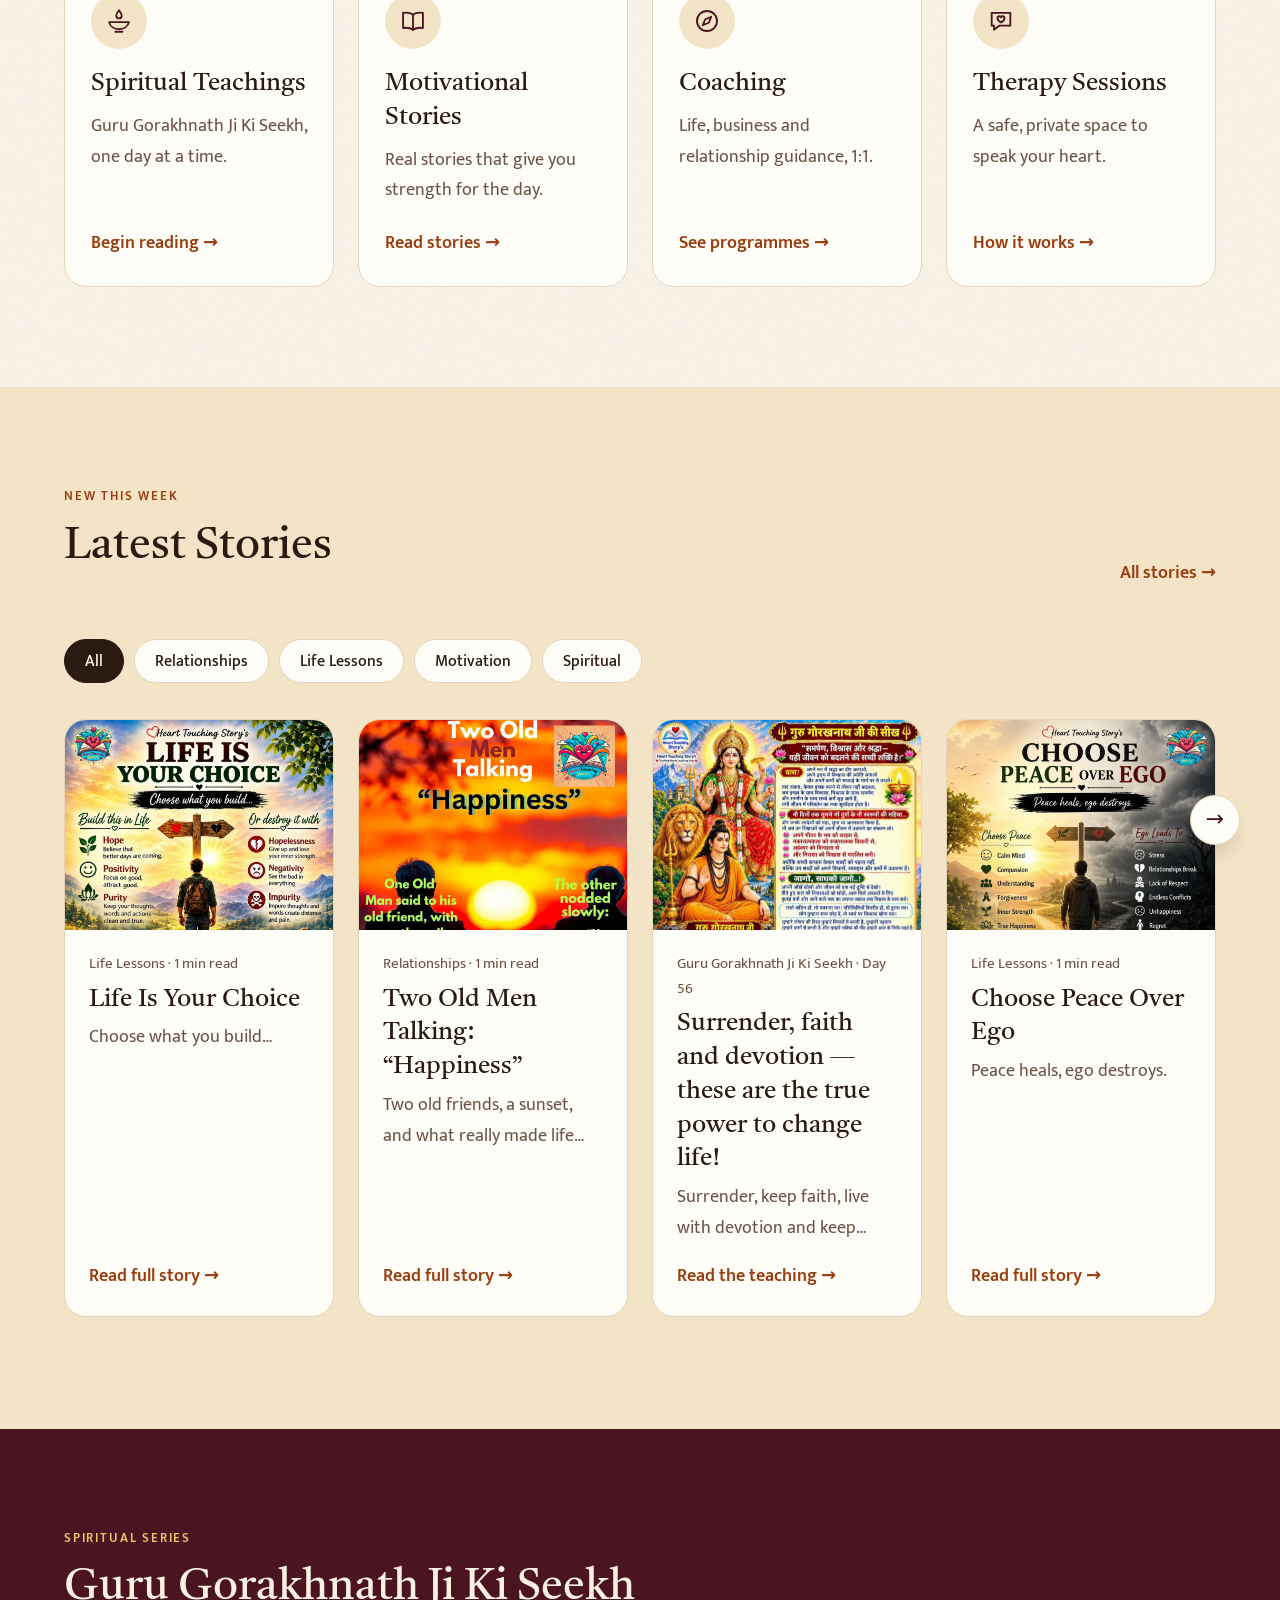
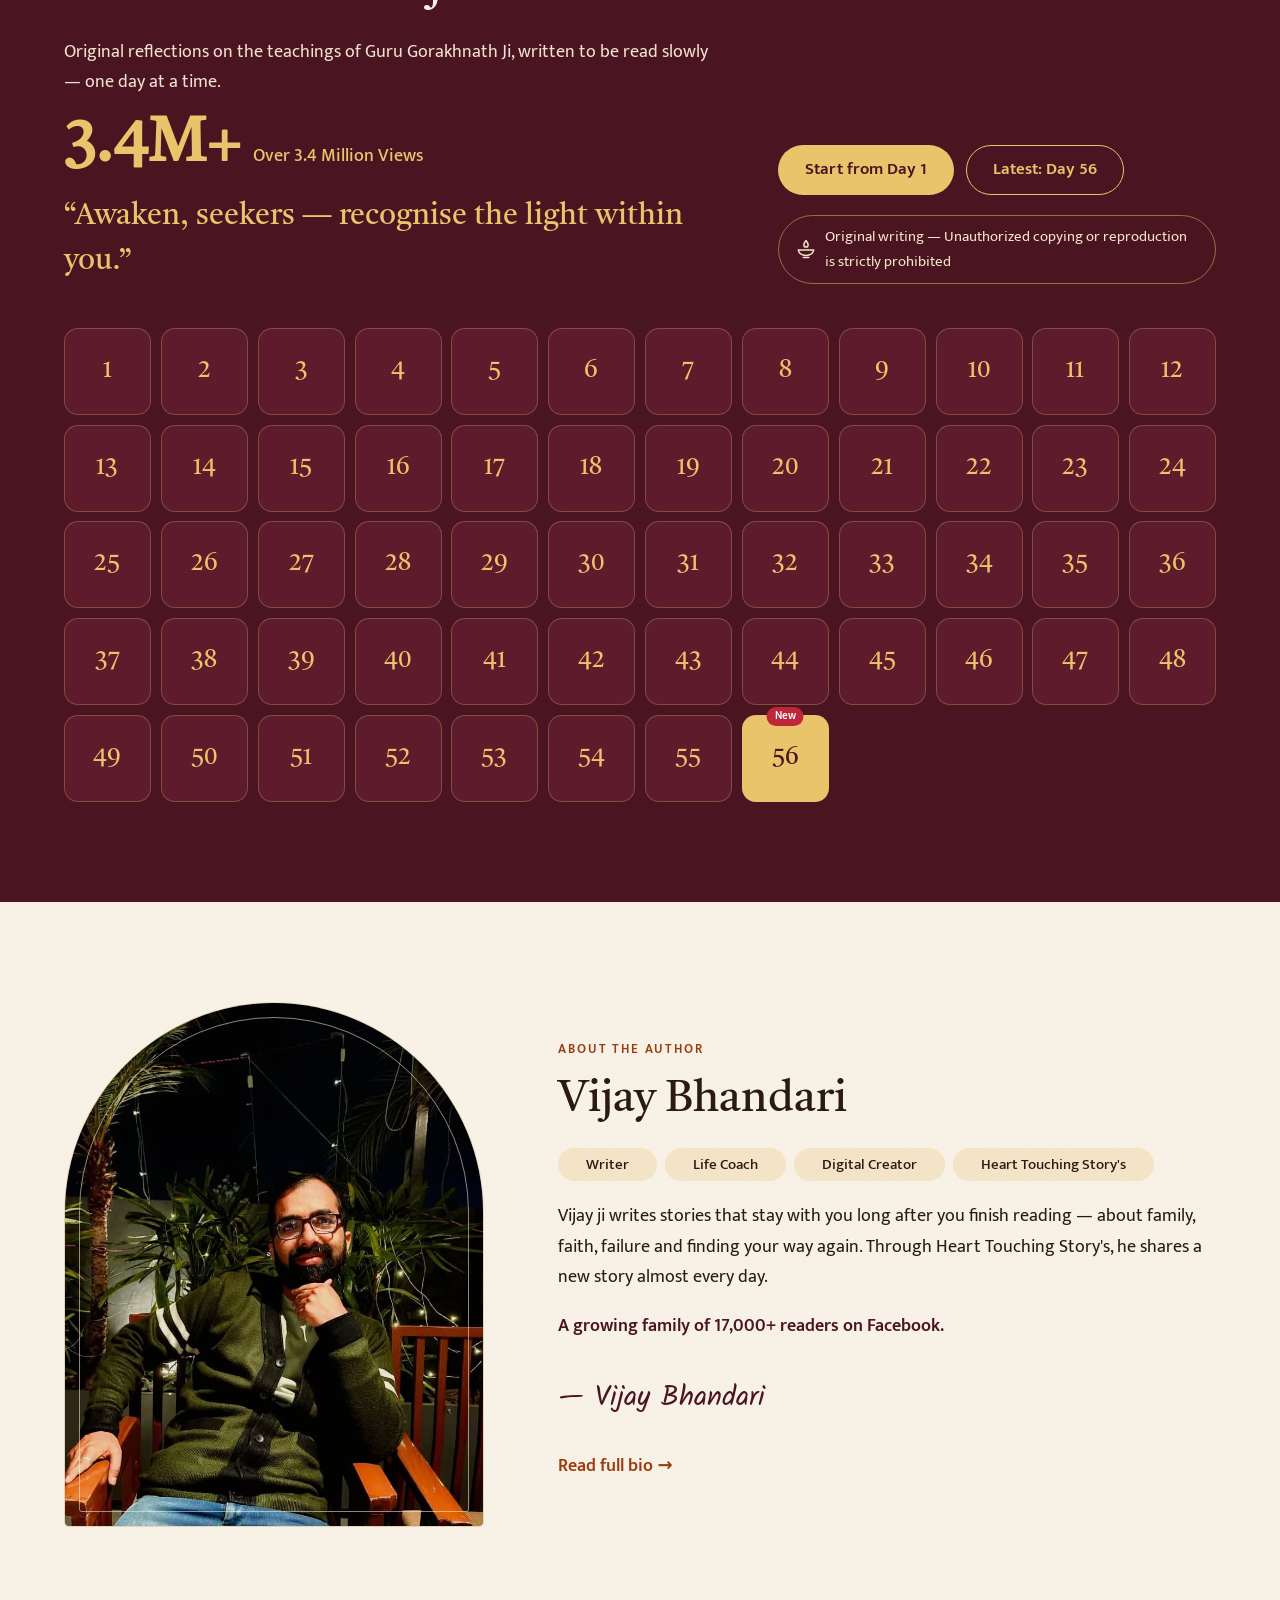
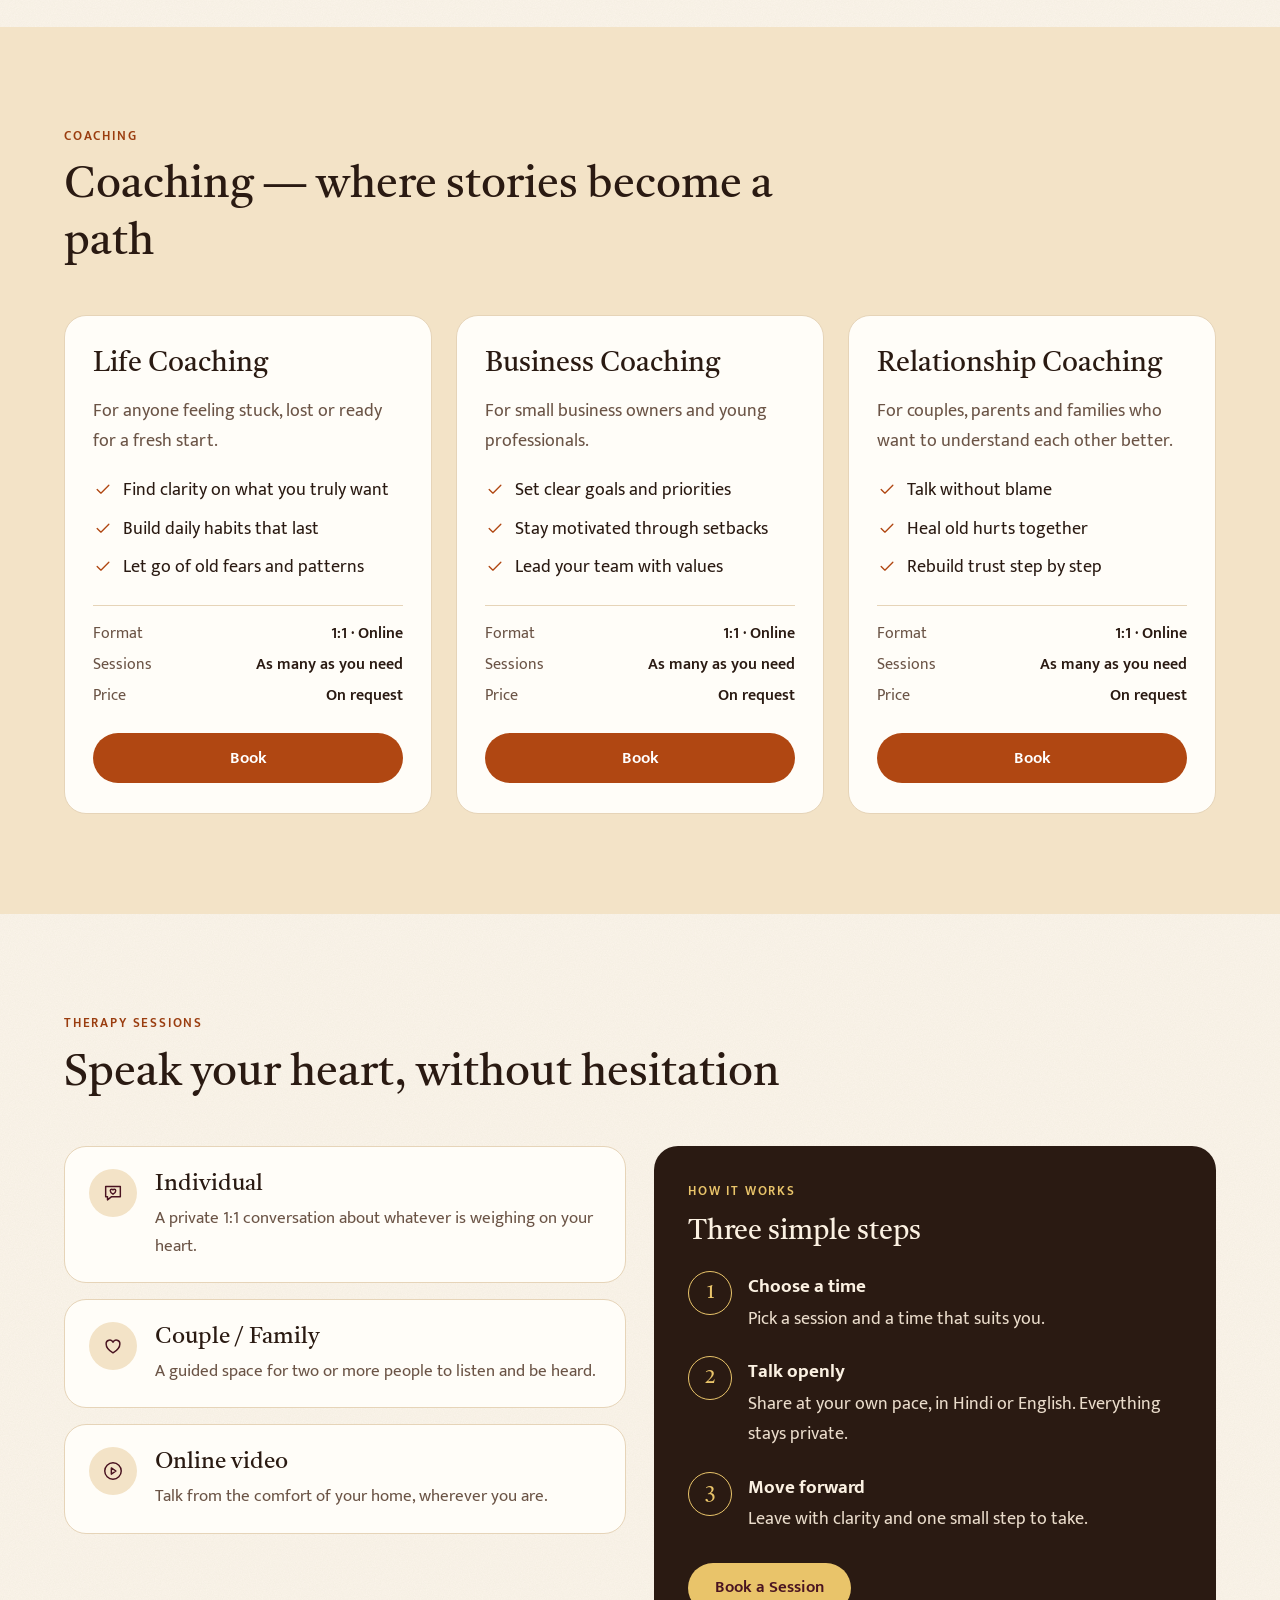
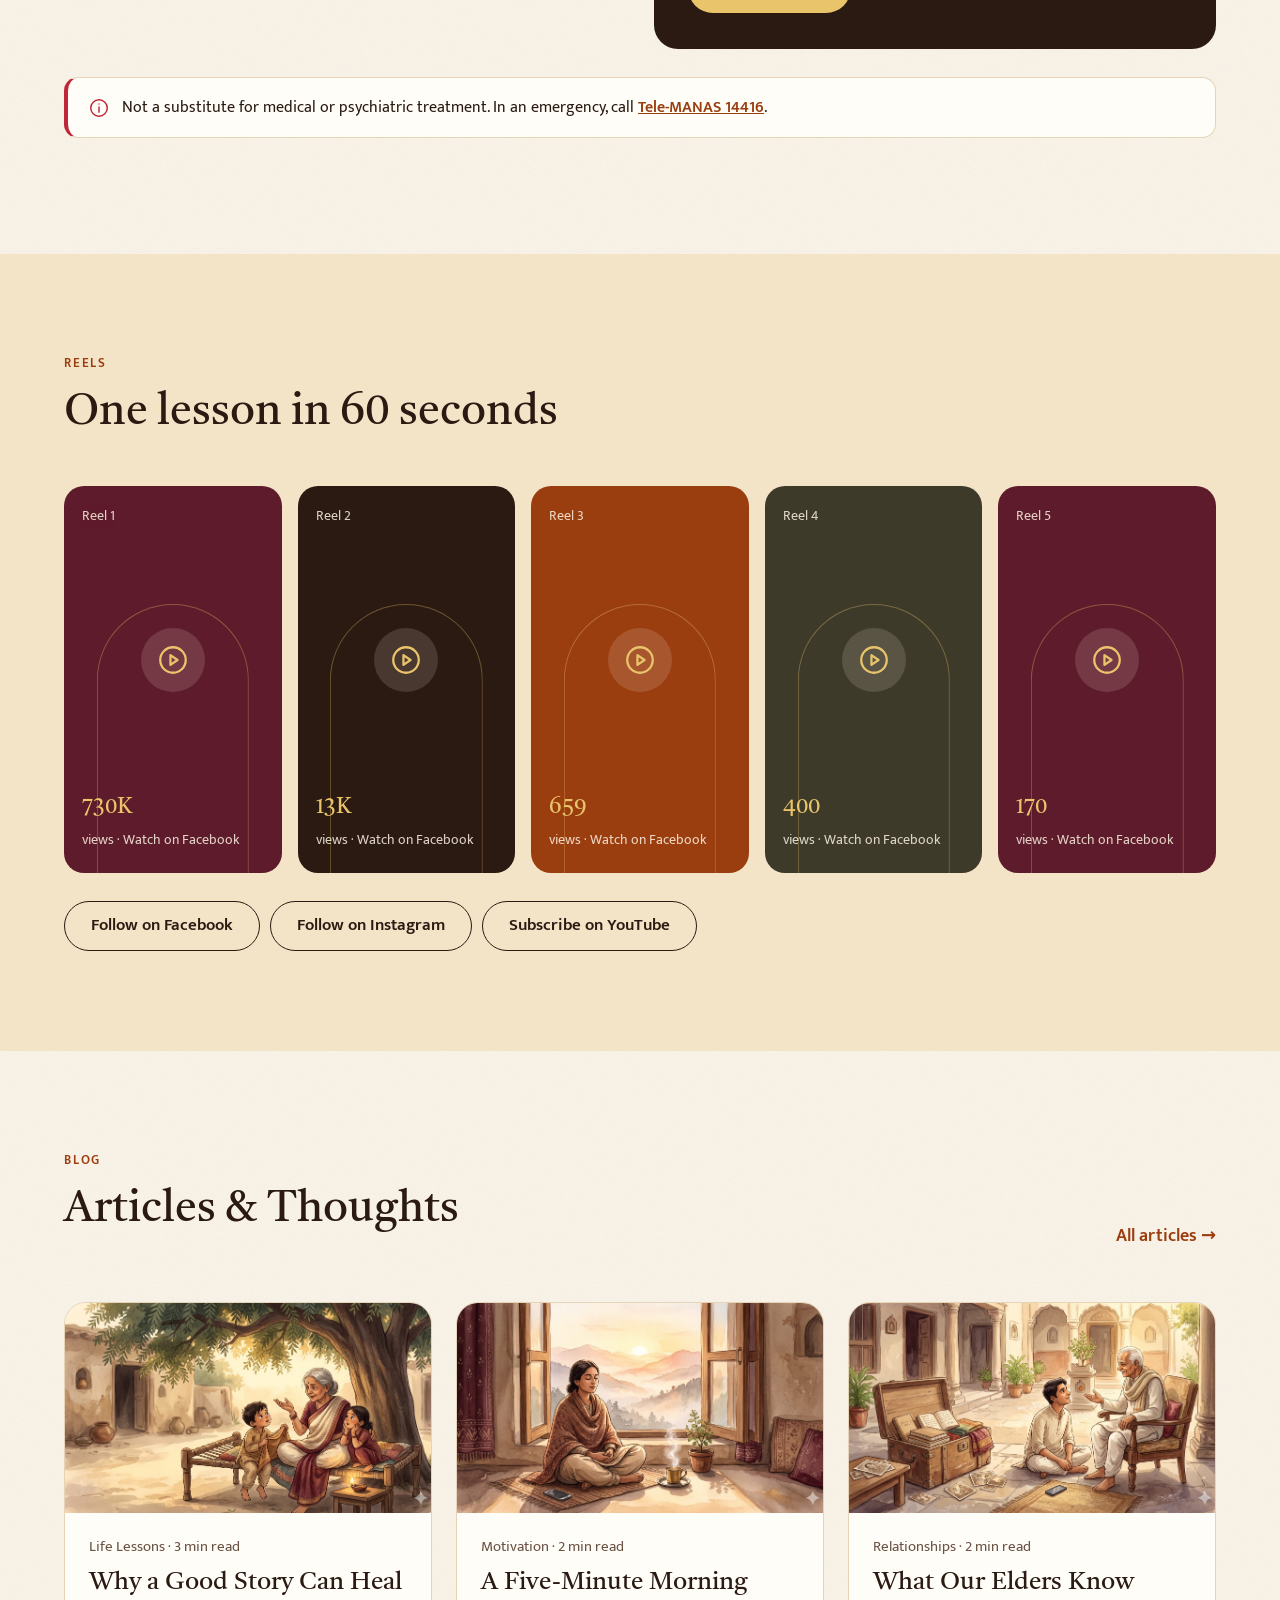
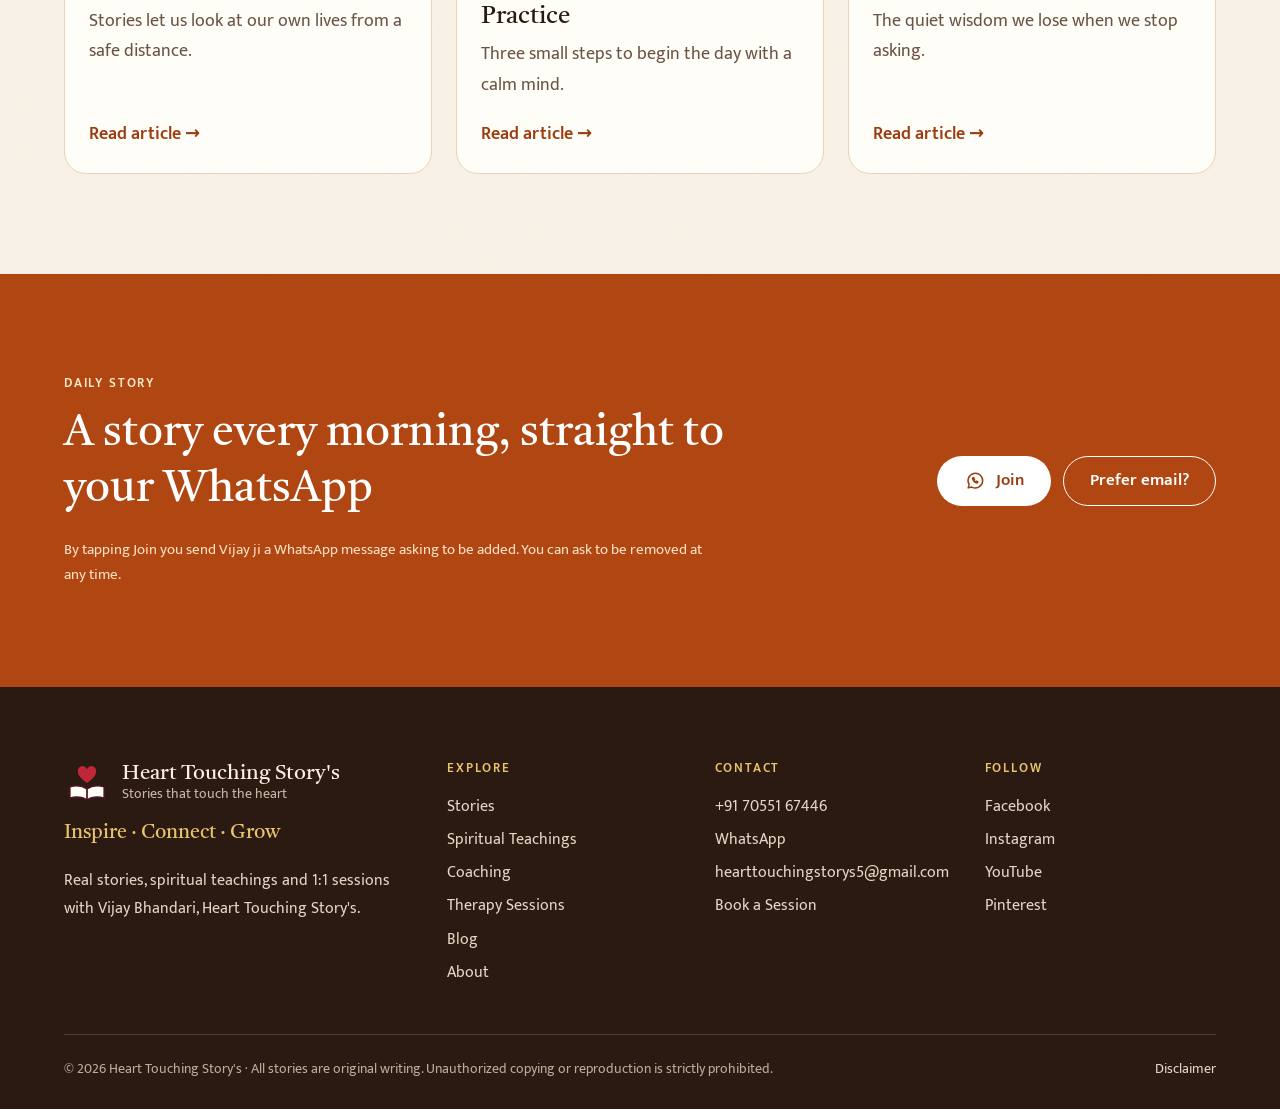
==== commit fe0580bd: "Explore Section Reordered" ====
--- a/index.html
+++ b/index.html
@@ -60,22 +60,30 @@
     </div>
   </section>
 
-  <!-- 5 · Explore -->
+  <!-- 5 · Four pillars -->
   <section class="sec">
     <div class="wrap">
       <div class="sec-head rv">
         <span class="label"><span lang="en">Explore</span><span lang="hi">खोजें</span></span>
-        <h2><span lang="en">Stories that inspire, teachings that guide</span><span lang="hi">प्रेरित करती कहानियाँ, राह दिखाती सीख</span></h2>
-      </div>
-      <div class="grid">
-        <a class="card pillar rv" style="--i:0" href="stories.html?cat=motivation"><span class="ic-wrap"><svg class="ic" aria-hidden="true"><use href="#i-book"/></svg></span>
+        <h2><span lang="en">Stories, teachings and a listening ear</span><span lang="hi">कहानियाँ, सीख और सुनने वाला कोई अपना</span></h2>
+      </div>
+      <div class="grid g4">
+        <a class="card pillar rv" style="--i:0" href="seekh.html"><span class="ic-wrap"><svg class="ic" aria-hidden="true"><use href="#i-diya"/></svg></span>
+          <h3><span lang="en">Spiritual Teachings</span><span lang="hi">आध्यात्मिक सीख</span></h3>
+          <p><span lang="en">Guru Gorakhnath Ji Ki Seekh, one day at a time.</span><span lang="hi">गुरु गोरखनाथ जी की सीख, हर दिन एक सीख।</span></p>
+          <span class="more"><span lang="en">Begin reading →</span><span lang="hi">पढ़ना शुरू करें →</span></span></a>
+        <a class="card pillar rv" style="--i:1" href="stories.html?cat=motivation"><span class="ic-wrap"><svg class="ic" aria-hidden="true"><use href="#i-book"/></svg></span>
           <h3><span lang="en">Motivational Stories</span><span lang="hi">प्रेरक कहानियाँ</span></h3>
           <p><span lang="en">Real stories that give you strength for the day.</span><span lang="hi">ऐसी सच्ची कहानियाँ जो दिन भर का हौसला दें।</span></p>
           <span class="more"><span lang="en">Read stories →</span><span lang="hi">कहानियाँ पढ़ें →</span></span></a>
-        <a class="card pillar rv" style="--i:1" href="seekh.html"><span class="ic-wrap"><svg class="ic" aria-hidden="true"><use href="#i-diya"/></svg></span>
-          <h3><span lang="en">Spiritual Teachings</span><span lang="hi">आध्यात्मिक सीख</span></h3>
-          <p><span lang="en">Guru Gorakhnath Ji Ki Seekh, one day at a time.</span><span lang="hi">गुरु गोरखनाथ जी की सीख, हर दिन एक सीख।</span></p>
-          <span class="more"><span lang="en">Begin reading →</span><span lang="hi">पढ़ना शुरू करें →</span></span></a>
+        <a class="card pillar rv" style="--i:2" href="coaching.html"><span class="ic-wrap"><svg class="ic" aria-hidden="true"><use href="#i-compass"/></svg></span>
+          <h3><span lang="en">Coaching</span><span lang="hi">कोचिंग</span></h3>
+          <p><span lang="en">Life, business and relationship guidance, 1:1.</span><span lang="hi">जीवन, व्यापार और रिश्तों के लिए 1:1 मार्गदर्शन।</span></p>
+          <span class="more"><span lang="en">See programmes →</span><span lang="hi">कार्यक्रम देखें →</span></span></a>
+        <a class="card pillar rv" style="--i:3" href="therapy.html"><span class="ic-wrap"><svg class="ic" aria-hidden="true"><use href="#i-chat"/></svg></span>
+          <h3><span lang="en">Therapy Sessions</span><span lang="hi">थेरेपी सेशन</span></h3>
+          <p><span lang="en">A safe, private space to speak your heart.</span><span lang="hi">मन की बात कहने के लिए एक सुरक्षित, निजी जगह।</span></p>
+          <span class="more"><span lang="en">How it works →</span><span lang="hi">कैसे होता है →</span></span></a>
       </div>
     </div>
   </section>
@@ -170,6 +178,7 @@
           <a class="btn btn-g" href="book.html"><span lang="en">Book a Session</span><span lang="hi">सेशन बुक करें</span></a>
         </div>
       </div>
+      <p class="disclaimer rv"><svg class="ic" aria-hidden="true"><use href="#i-info"/></svg><span><span lang="en">Not a substitute for medical or psychiatric treatment. In an emergency, call <a href="tel:14416">Tele-MANAS 14416</a>.</span><span lang="hi">यह चिकित्सीय या मनोरोग उपचार का विकल्प नहीं है। आपात स्थिति में <a href="tel:14416">Tele-MANAS 14416</a> पर कॉल करें।</span></span></p>
     </div>
   </section>
 
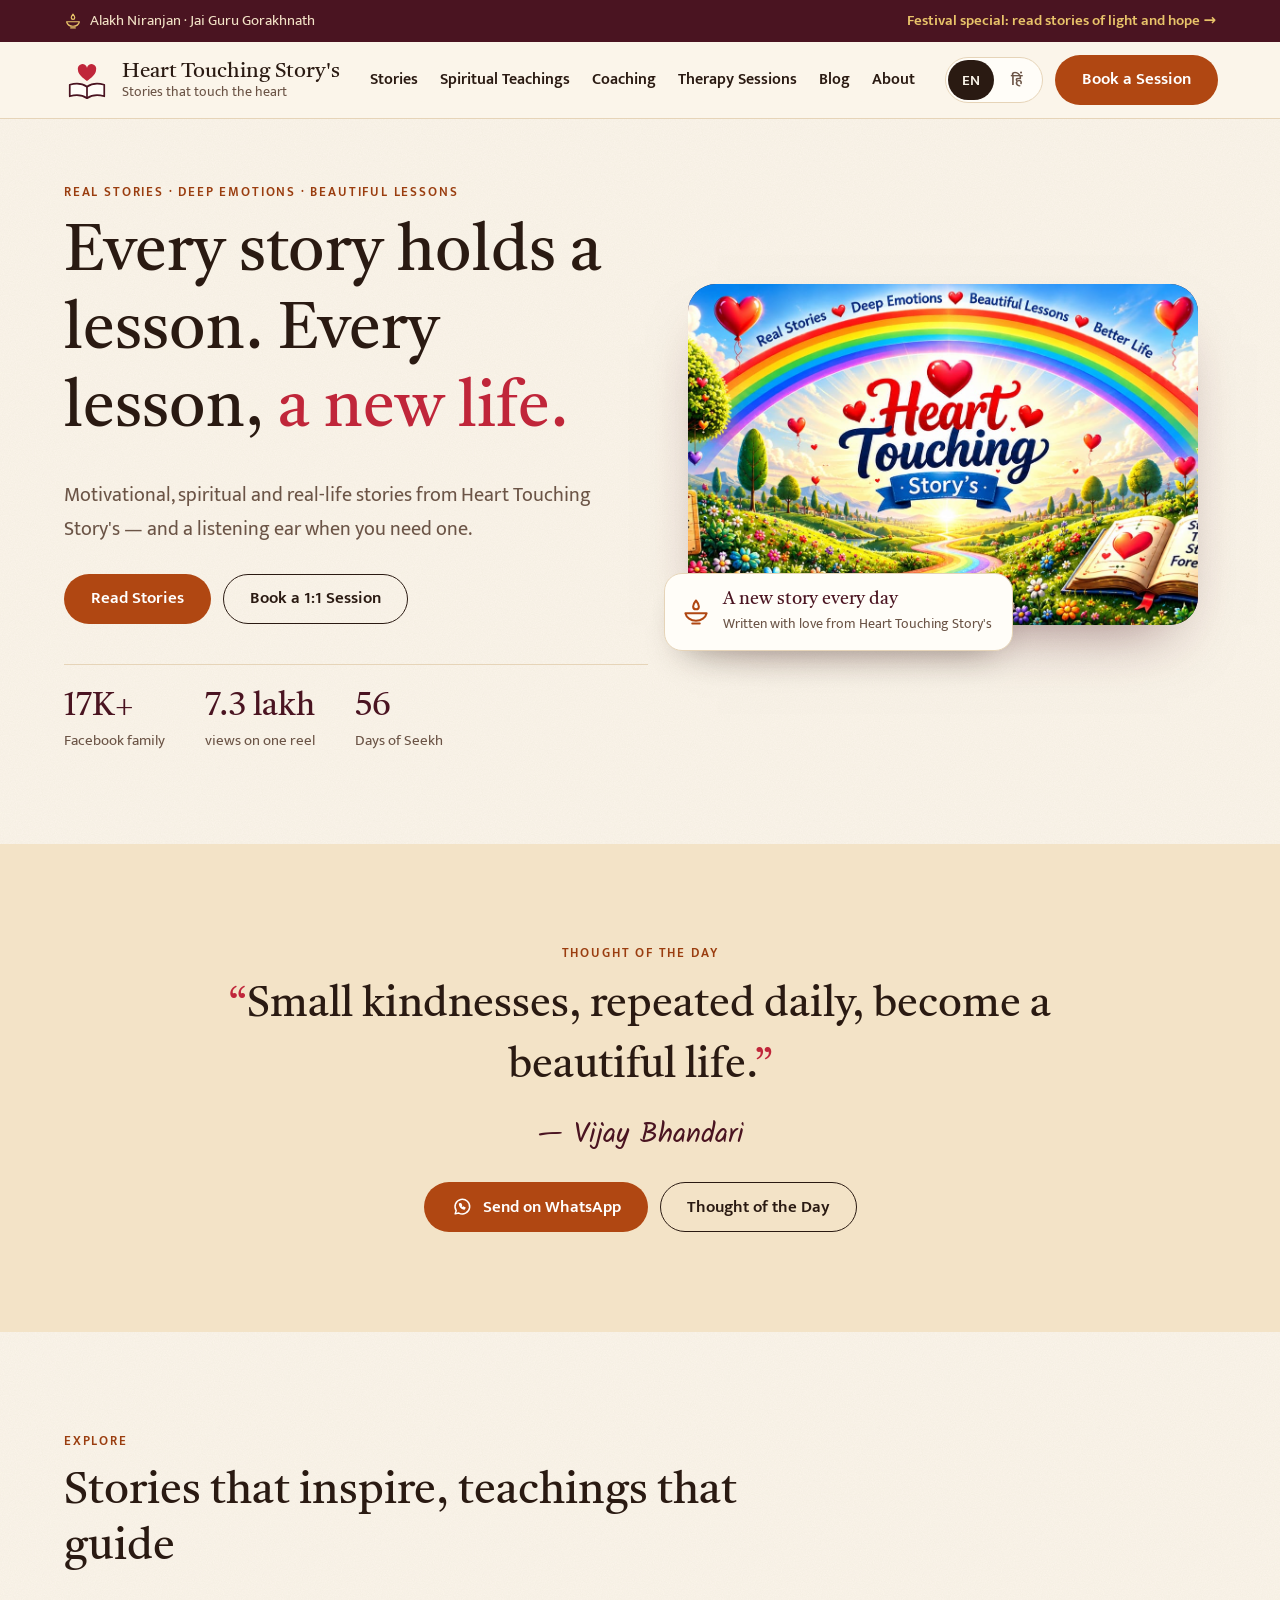
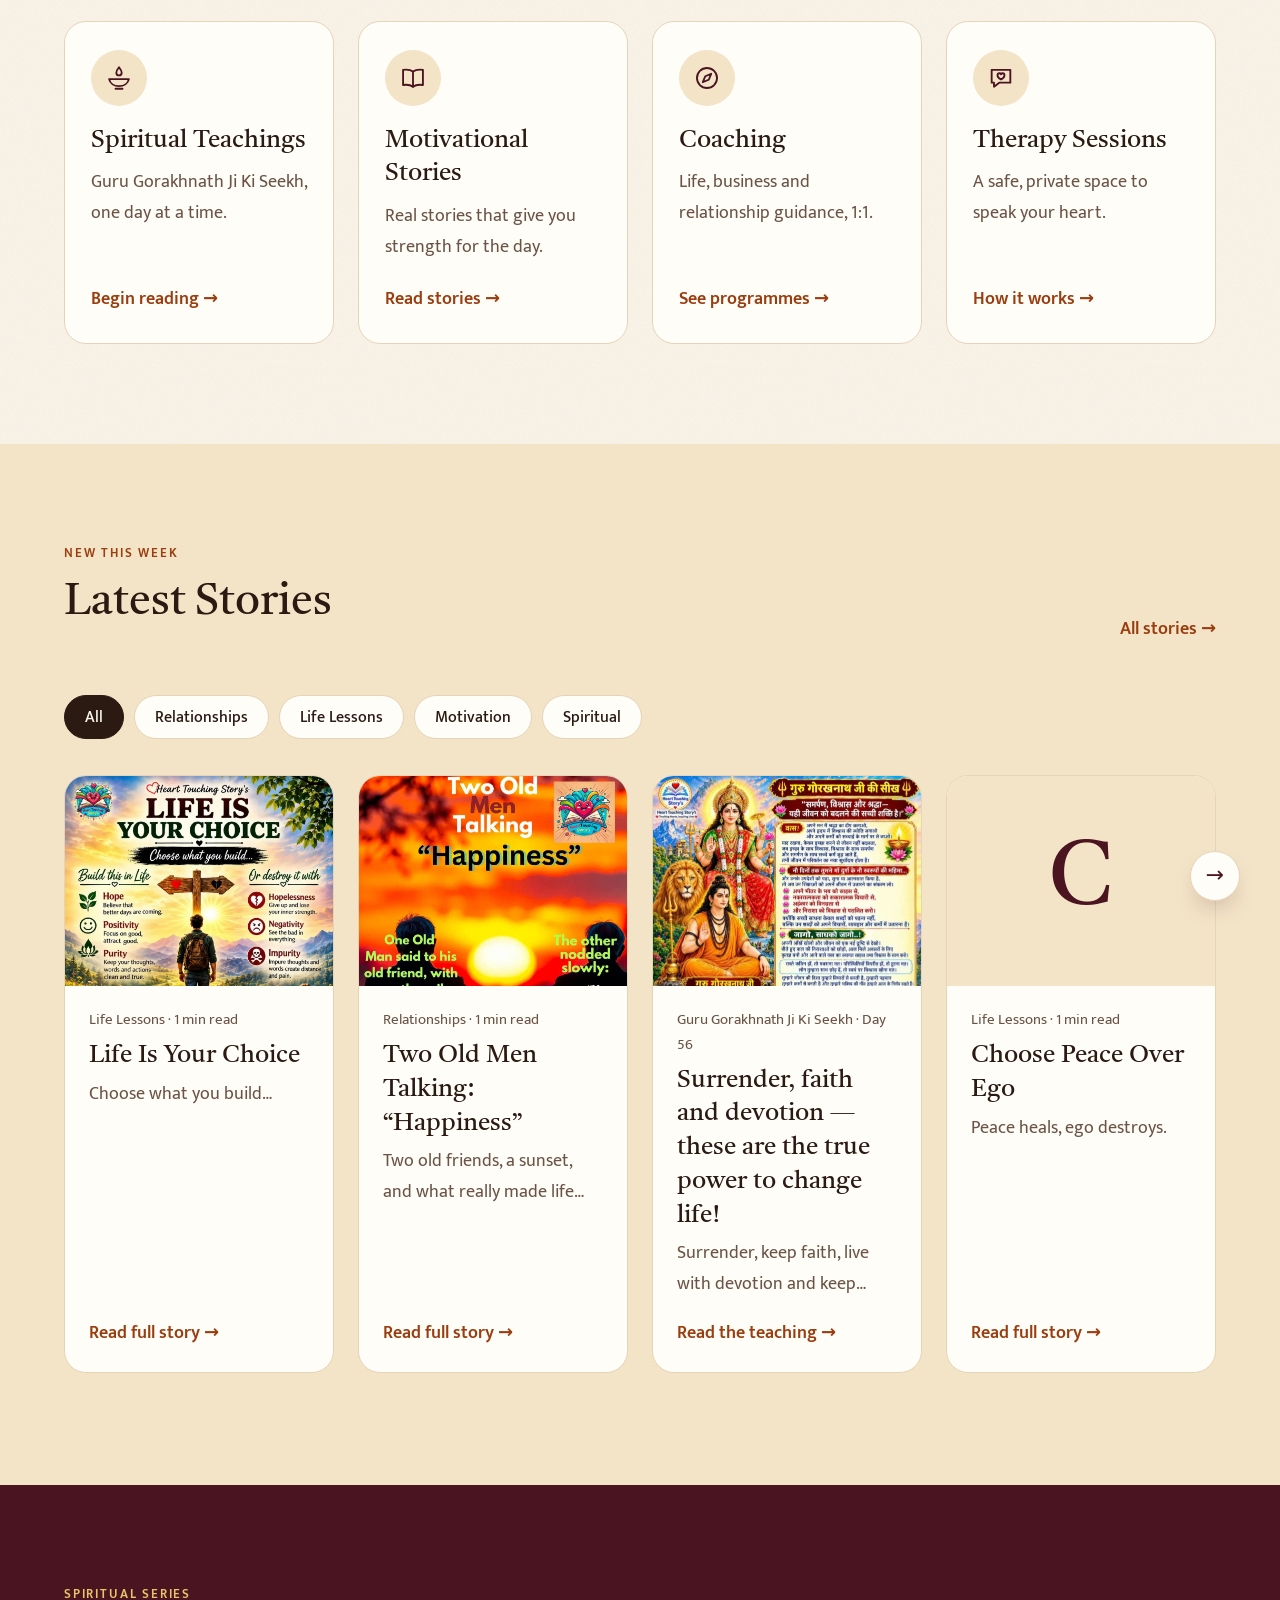
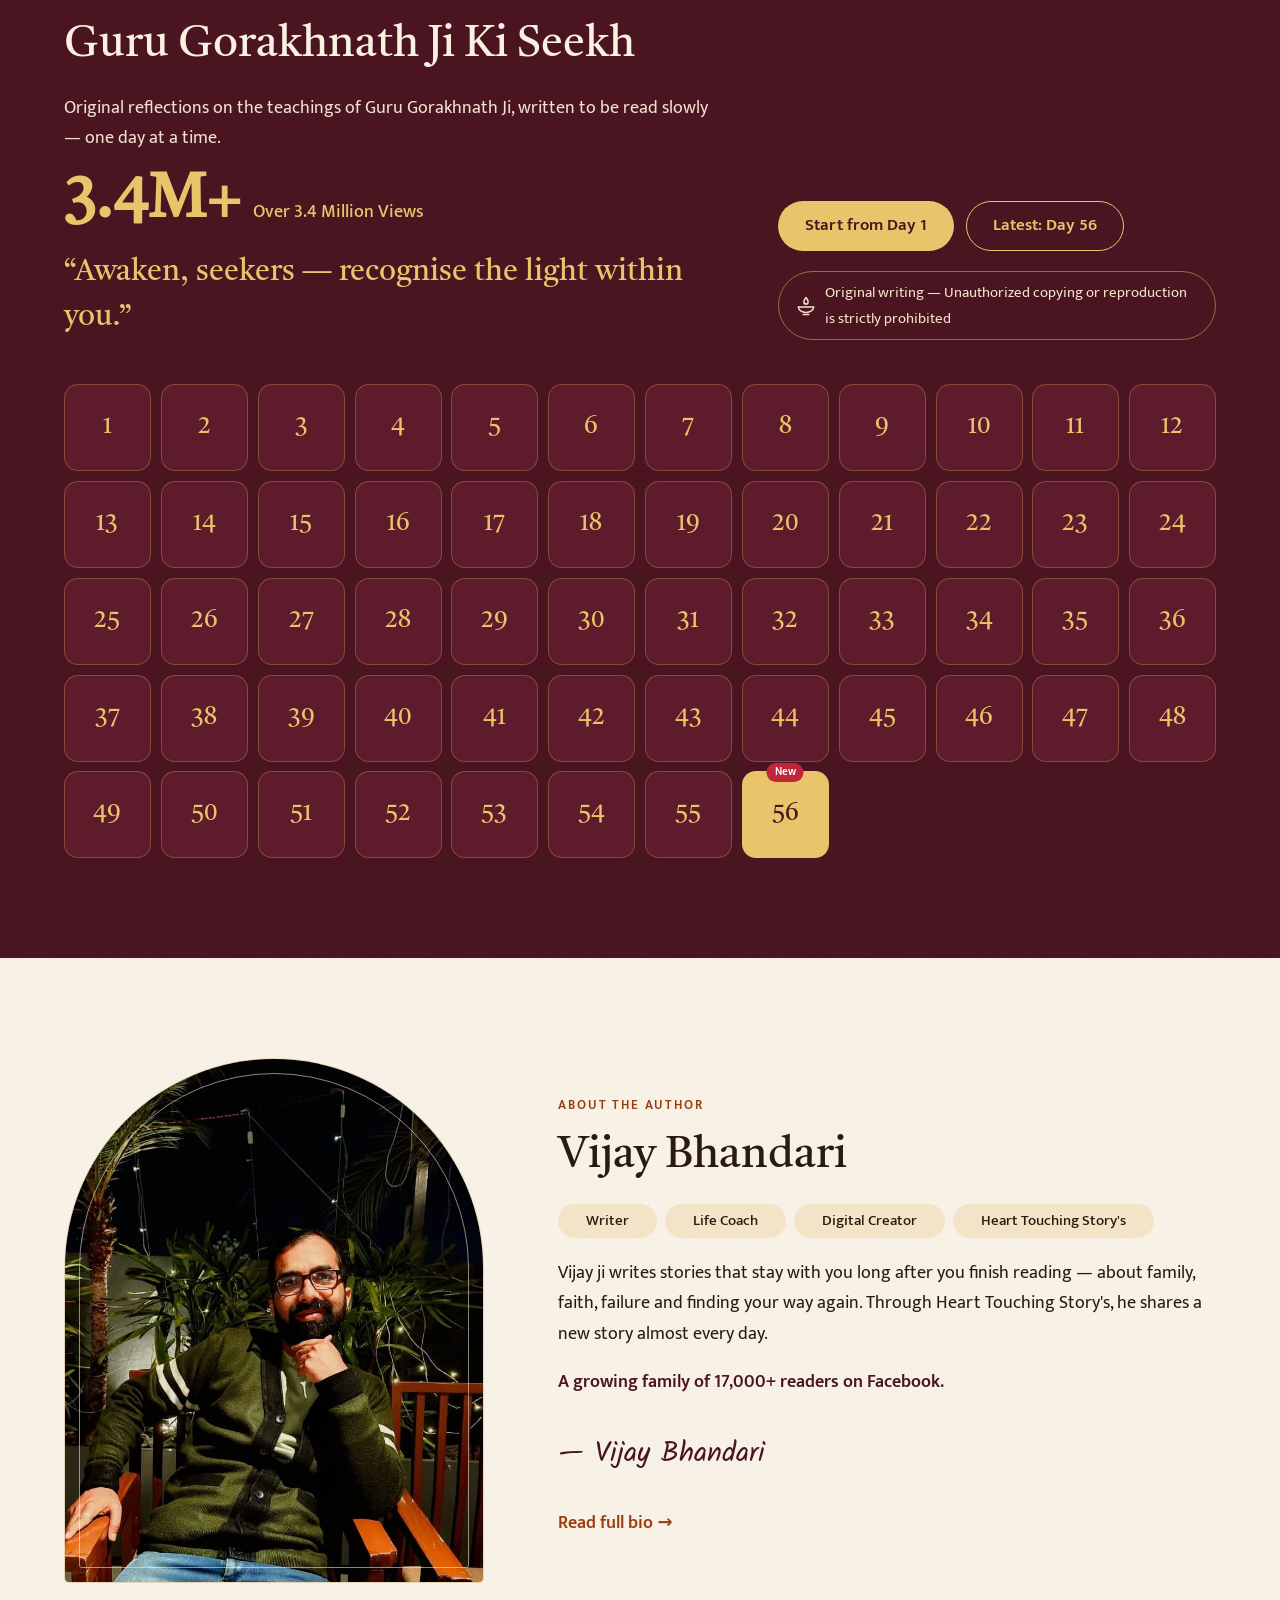
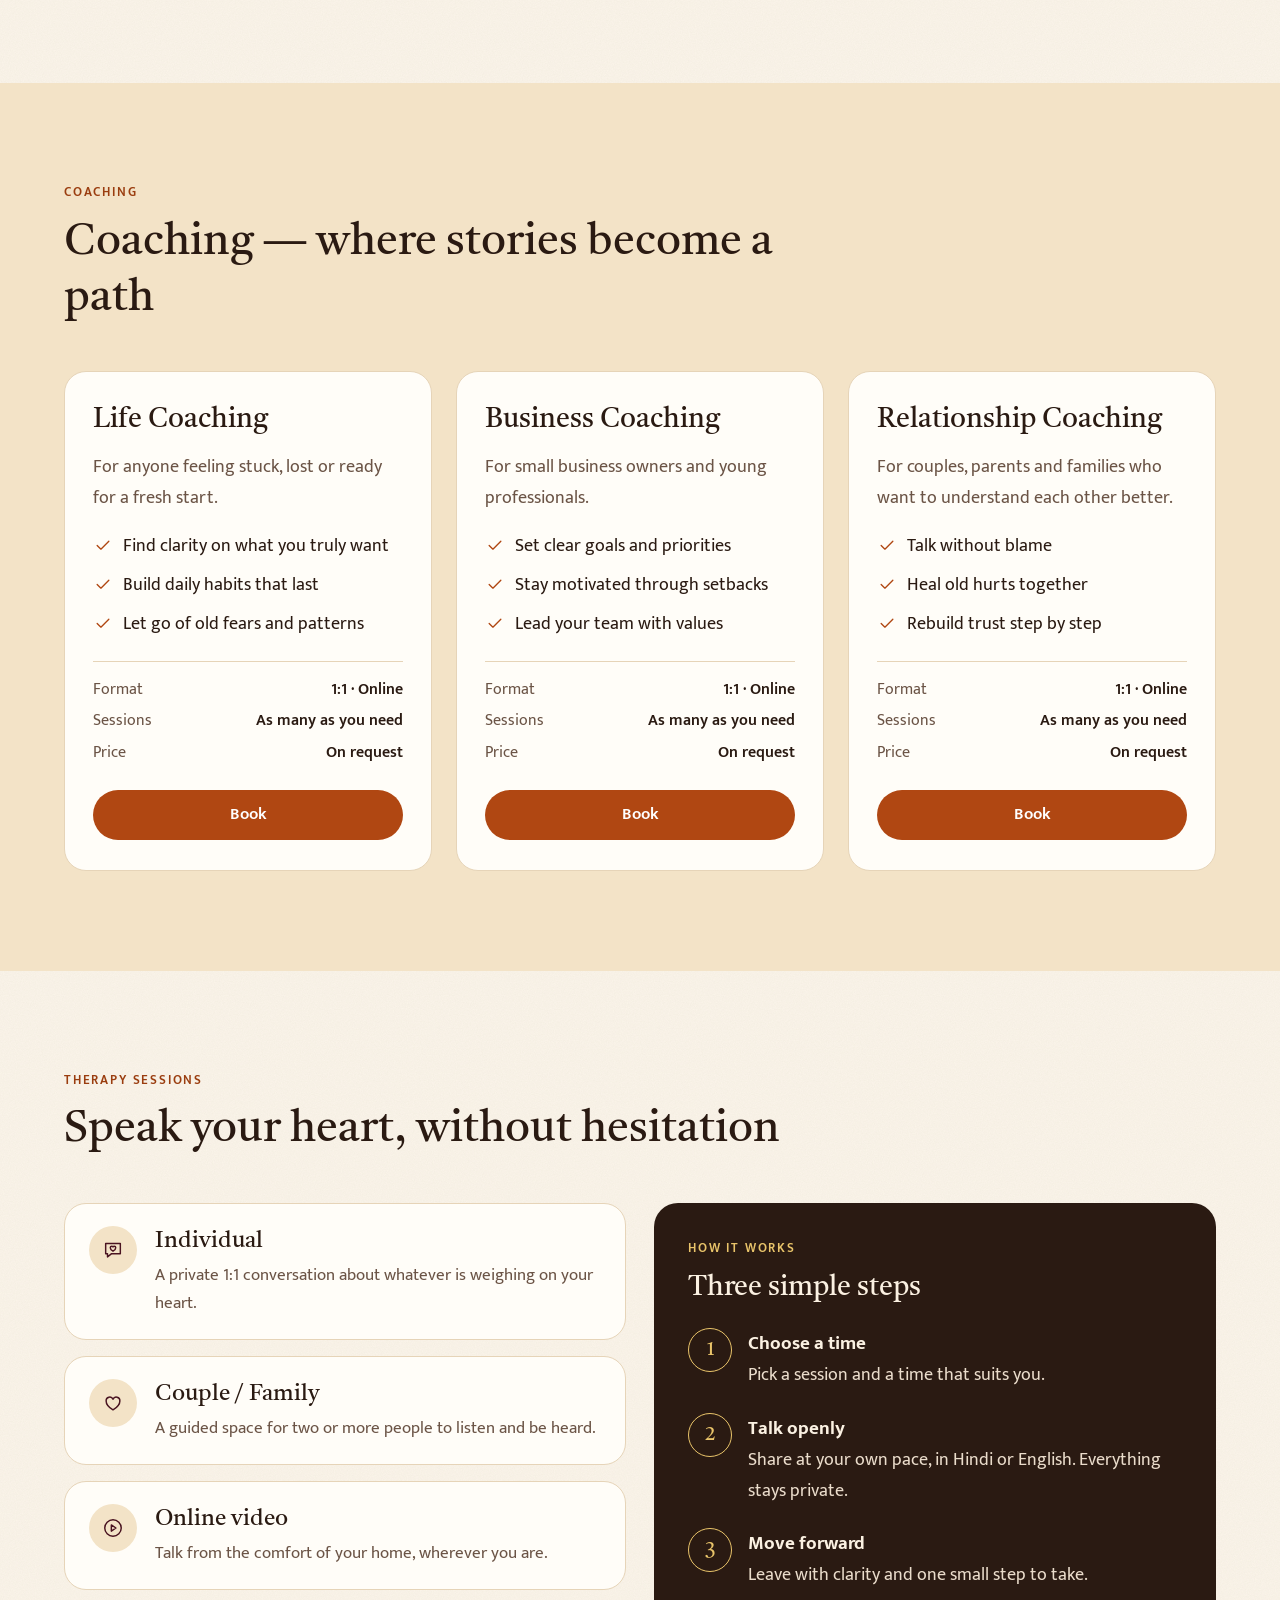
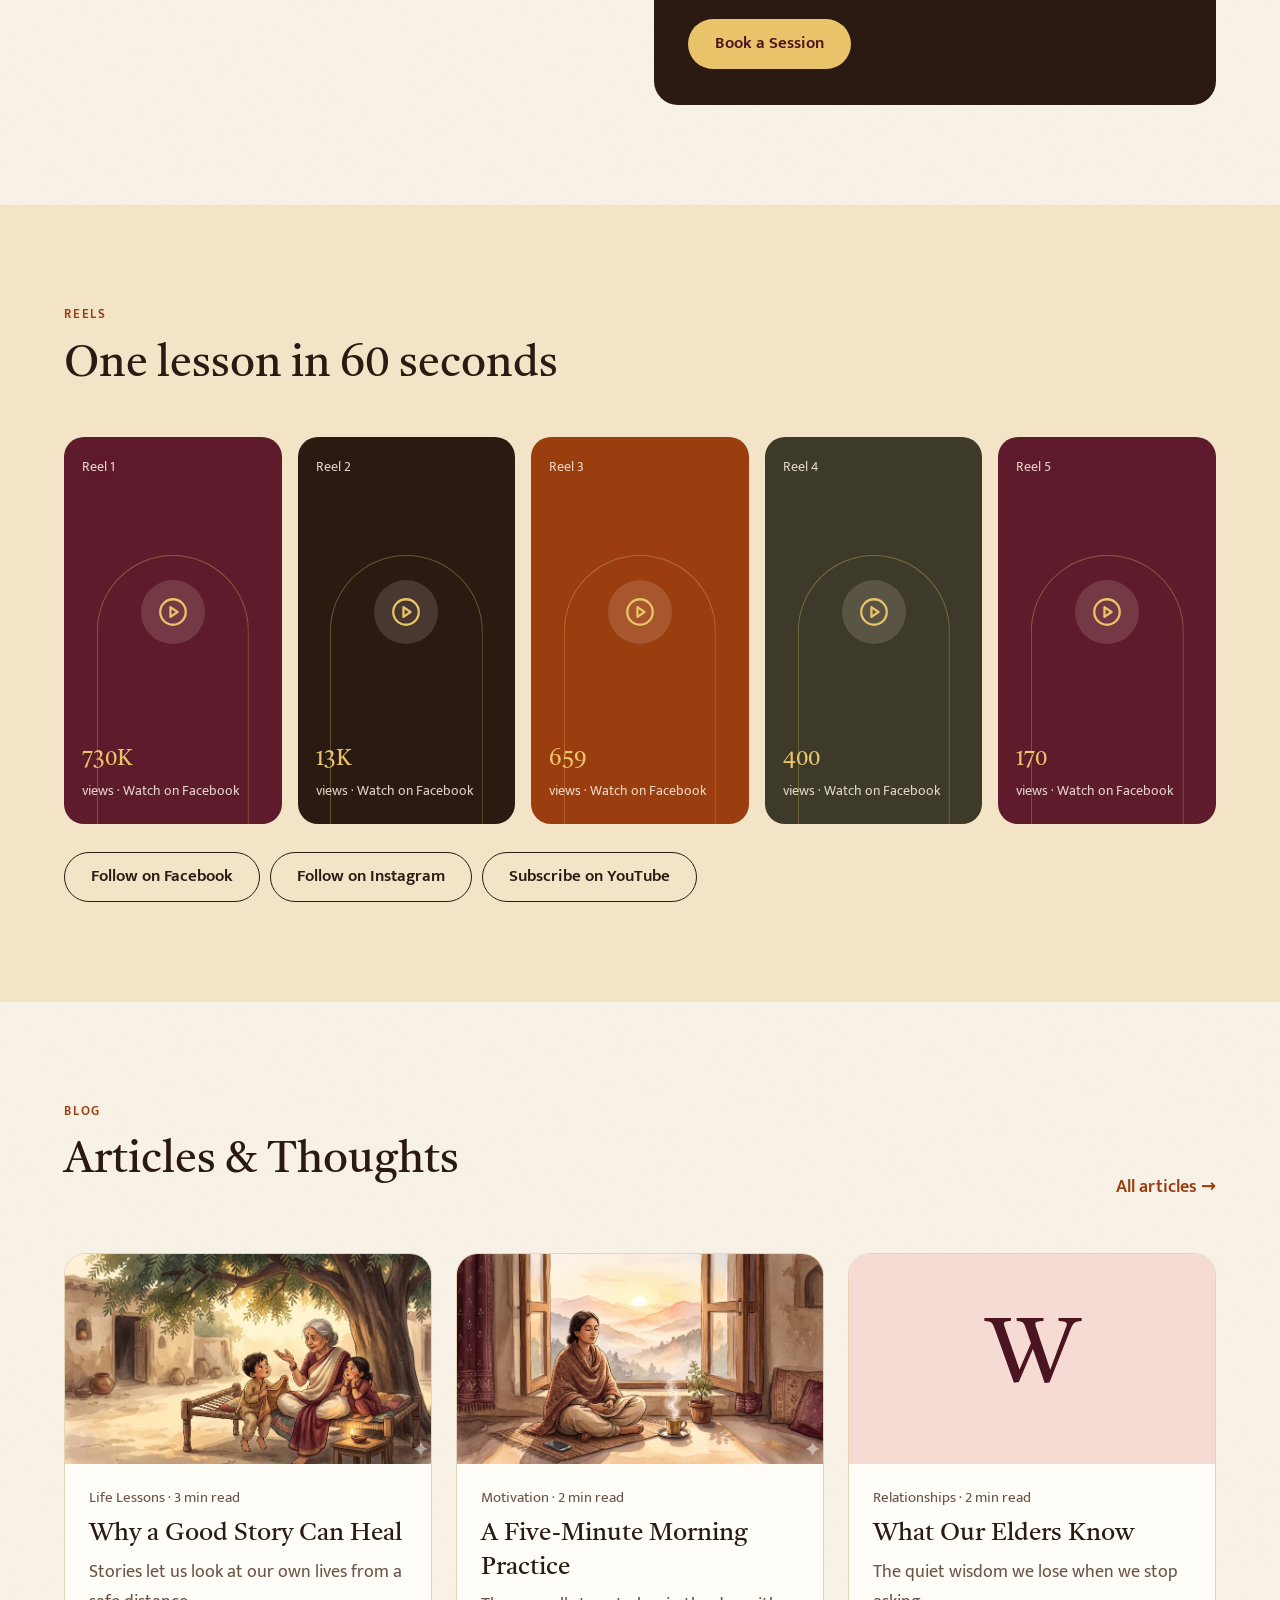
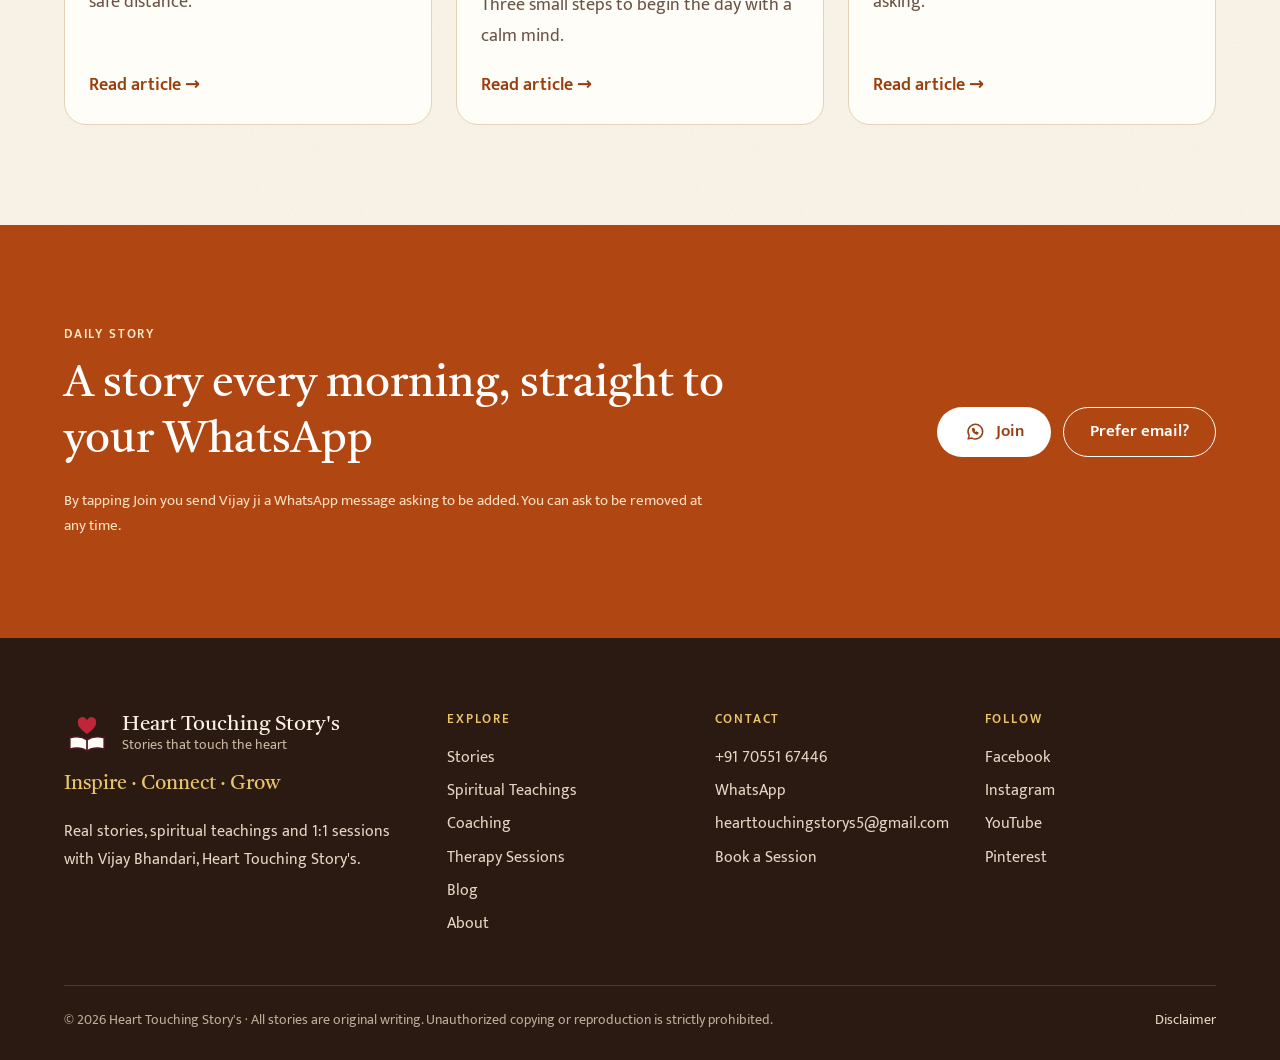
==== commit a30df4d8: "Explore Reordered" ====
--- a/index.html
+++ b/index.html
@@ -60,19 +60,19 @@
     </div>
   </section>
 
-  <!-- 5 · Four pillars -->
+  <!-- 5 · Explore -->
   <section class="sec">
     <div class="wrap">
       <div class="sec-head rv">
         <span class="label"><span lang="en">Explore</span><span lang="hi">खोजें</span></span>
-        <h2><span lang="en">Stories, teachings and a listening ear</span><span lang="hi">कहानियाँ, सीख और सुनने वाला कोई अपना</span></h2>
-      </div>
-      <div class="grid g4">
-        <a class="card pillar rv" style="--i:0" href="seekh.html"><span class="ic-wrap"><svg class="ic" aria-hidden="true"><use href="#i-diya"/></svg></span>
+        <h2><span lang="en">Stories that inspire, teachings that guide</span><span lang="hi">प्रेरित करती कहानियाँ, राह दिखाती सीख</span></h2>
+      </div>
+      <div class="grid">
+        <a class="card pillar rv" style="--i:1" href="seekh.html"><span class="ic-wrap"><svg class="ic" aria-hidden="true"><use href="#i-diya"/></svg></span>
           <h3><span lang="en">Spiritual Teachings</span><span lang="hi">आध्यात्मिक सीख</span></h3>
           <p><span lang="en">Guru Gorakhnath Ji Ki Seekh, one day at a time.</span><span lang="hi">गुरु गोरखनाथ जी की सीख, हर दिन एक सीख।</span></p>
           <span class="more"><span lang="en">Begin reading →</span><span lang="hi">पढ़ना शुरू करें →</span></span></a>
-        <a class="card pillar rv" style="--i:1" href="stories.html?cat=motivation"><span class="ic-wrap"><svg class="ic" aria-hidden="true"><use href="#i-book"/></svg></span>
+        <a class="card pillar rv" style="--i:0" href="stories.html?cat=motivation"><span class="ic-wrap"><svg class="ic" aria-hidden="true"><use href="#i-book"/></svg></span>
           <h3><span lang="en">Motivational Stories</span><span lang="hi">प्रेरक कहानियाँ</span></h3>
           <p><span lang="en">Real stories that give you strength for the day.</span><span lang="hi">ऐसी सच्ची कहानियाँ जो दिन भर का हौसला दें।</span></p>
           <span class="more"><span lang="en">Read stories →</span><span lang="hi">कहानियाँ पढ़ें →</span></span></a>
@@ -178,7 +178,6 @@
           <a class="btn btn-g" href="book.html"><span lang="en">Book a Session</span><span lang="hi">सेशन बुक करें</span></a>
         </div>
       </div>
-      <p class="disclaimer rv"><svg class="ic" aria-hidden="true"><use href="#i-info"/></svg><span><span lang="en">Not a substitute for medical or psychiatric treatment. In an emergency, call <a href="tel:14416">Tele-MANAS 14416</a>.</span><span lang="hi">यह चिकित्सीय या मनोरोग उपचार का विकल्प नहीं है। आपात स्थिति में <a href="tel:14416">Tele-MANAS 14416</a> पर कॉल करें।</span></span></p>
     </div>
   </section>
 
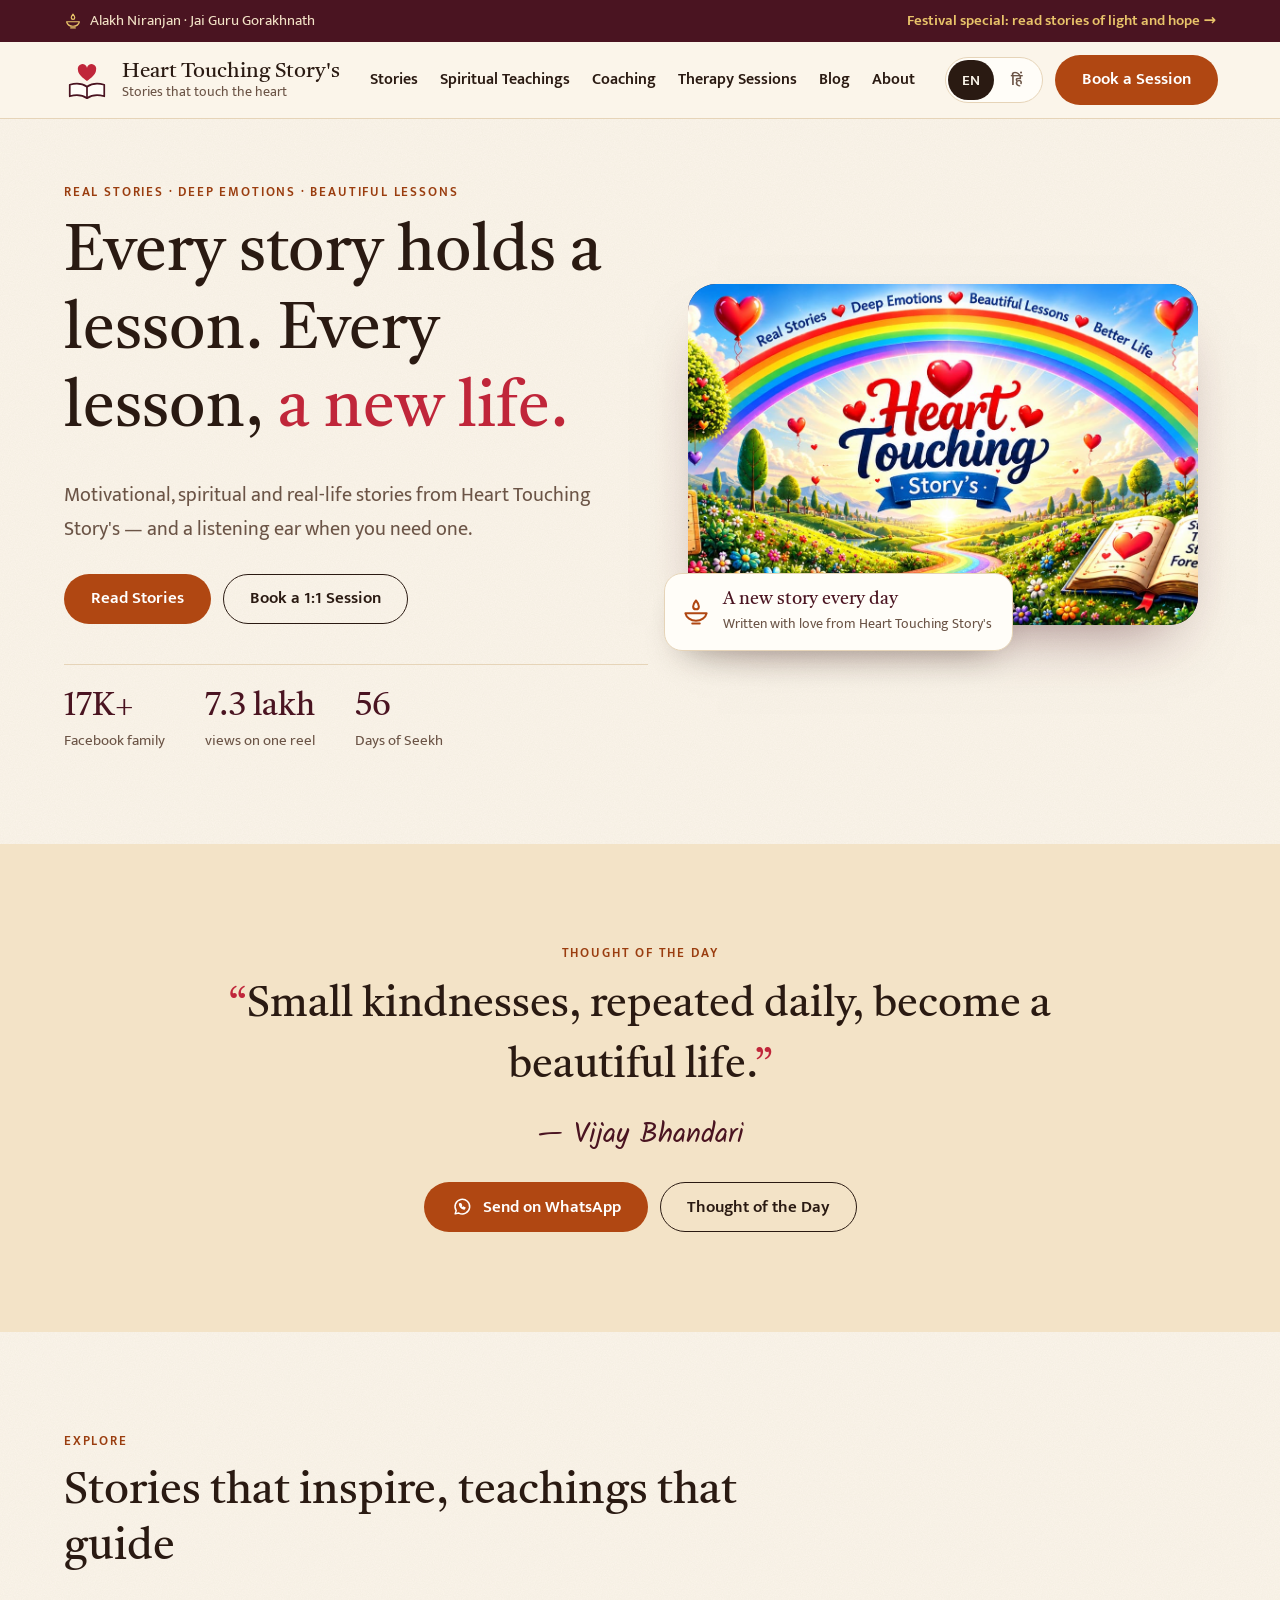
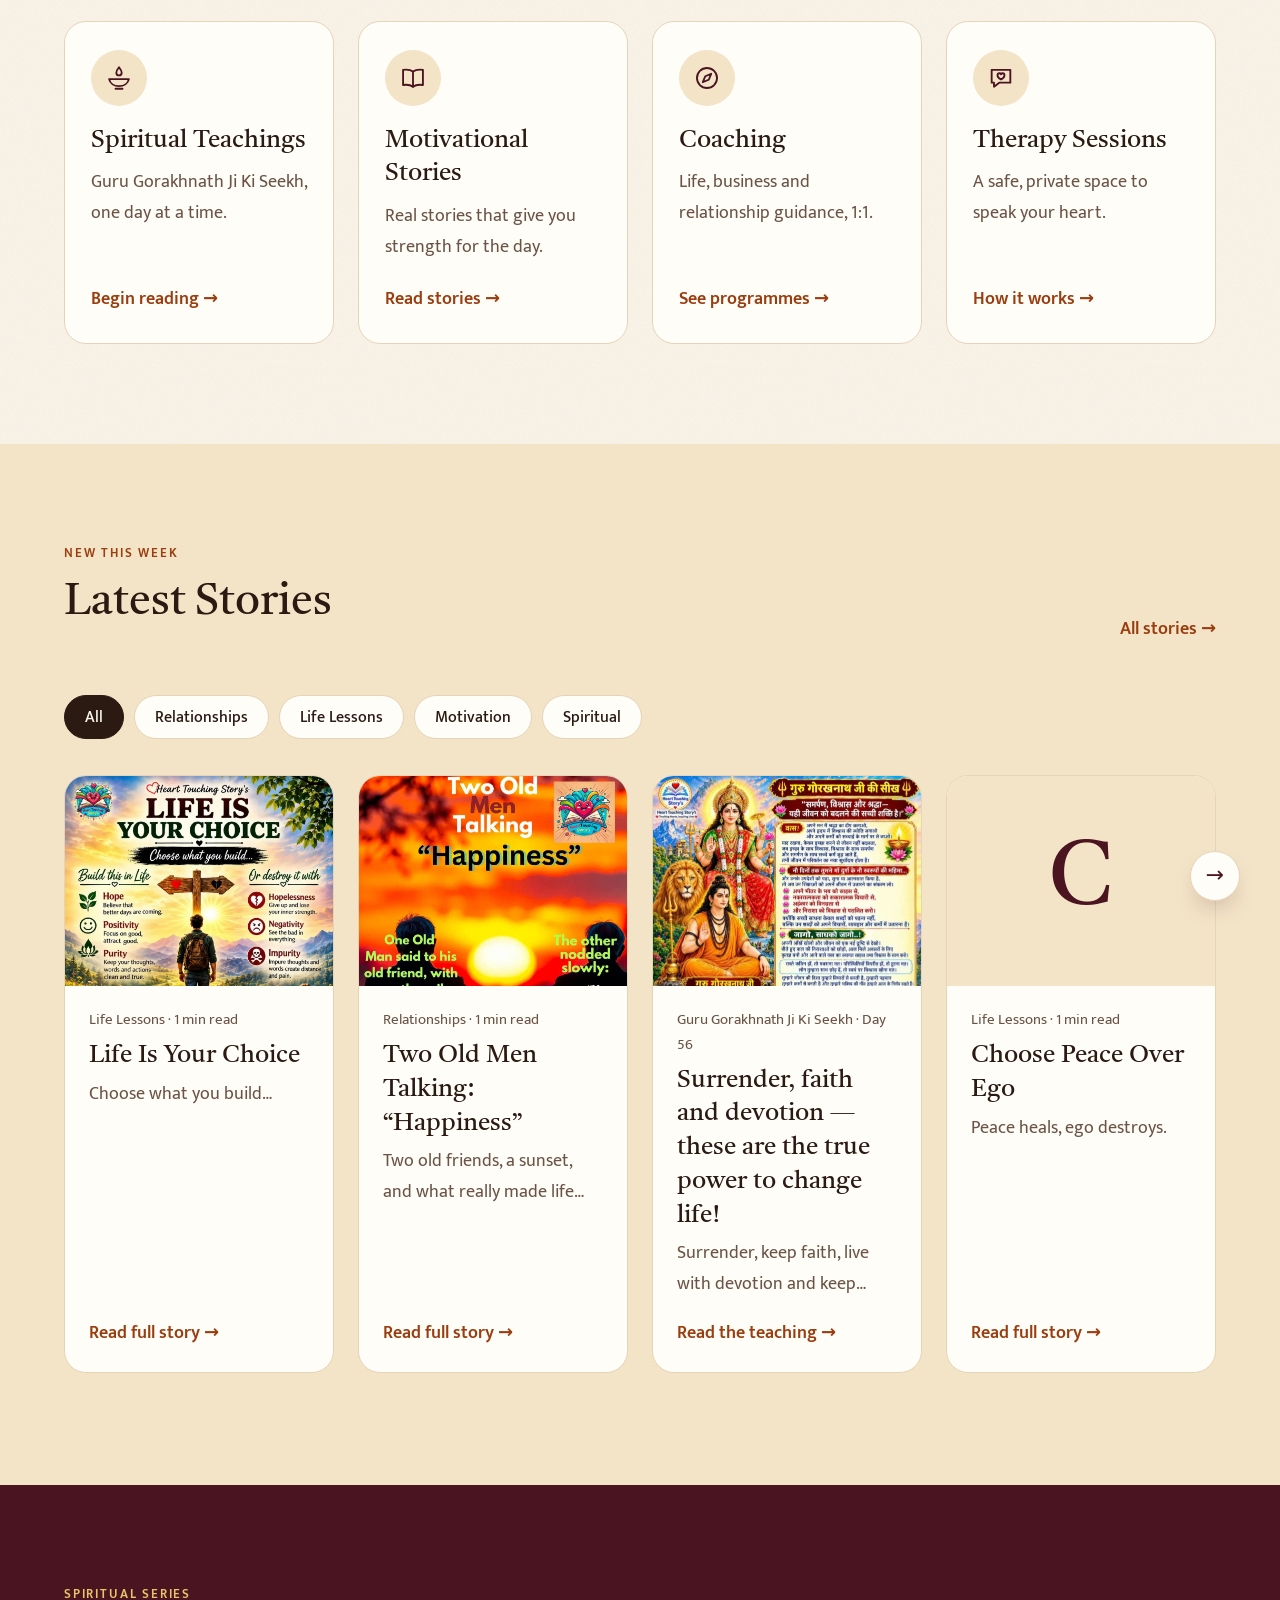
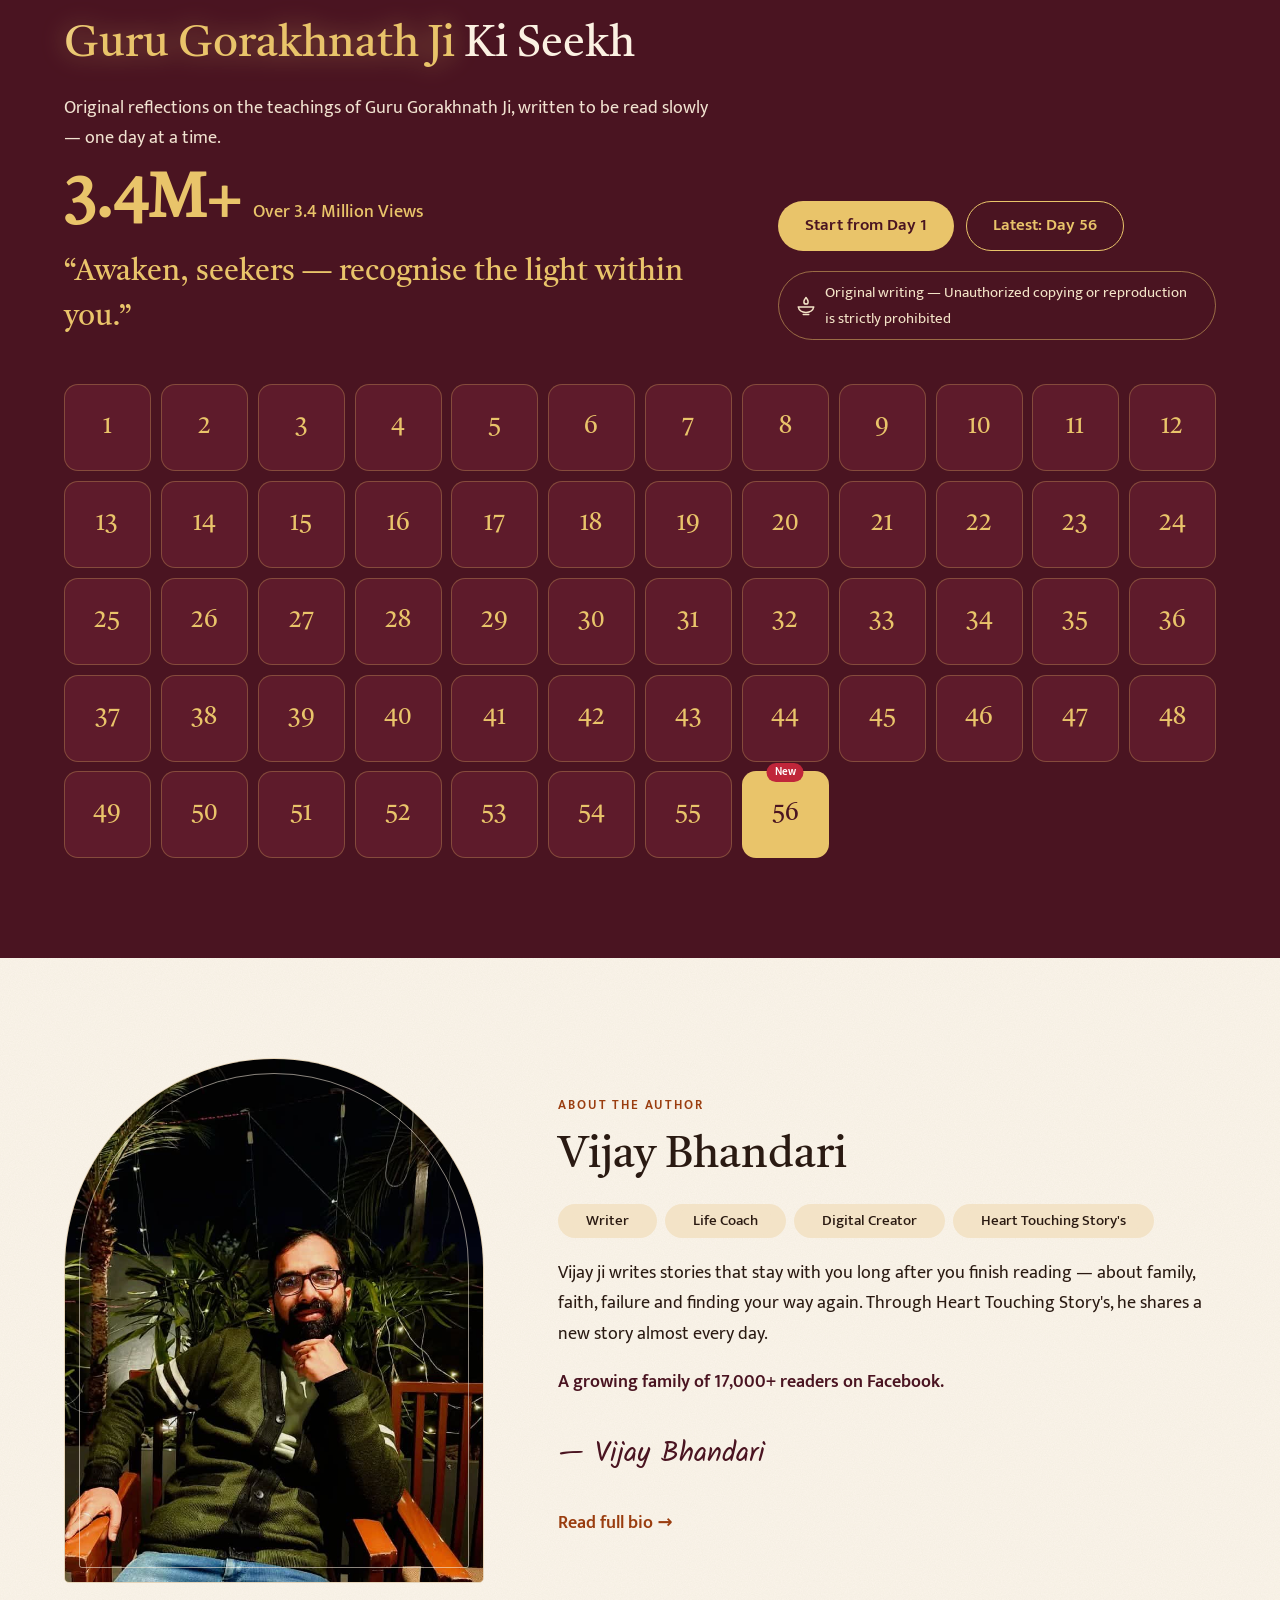
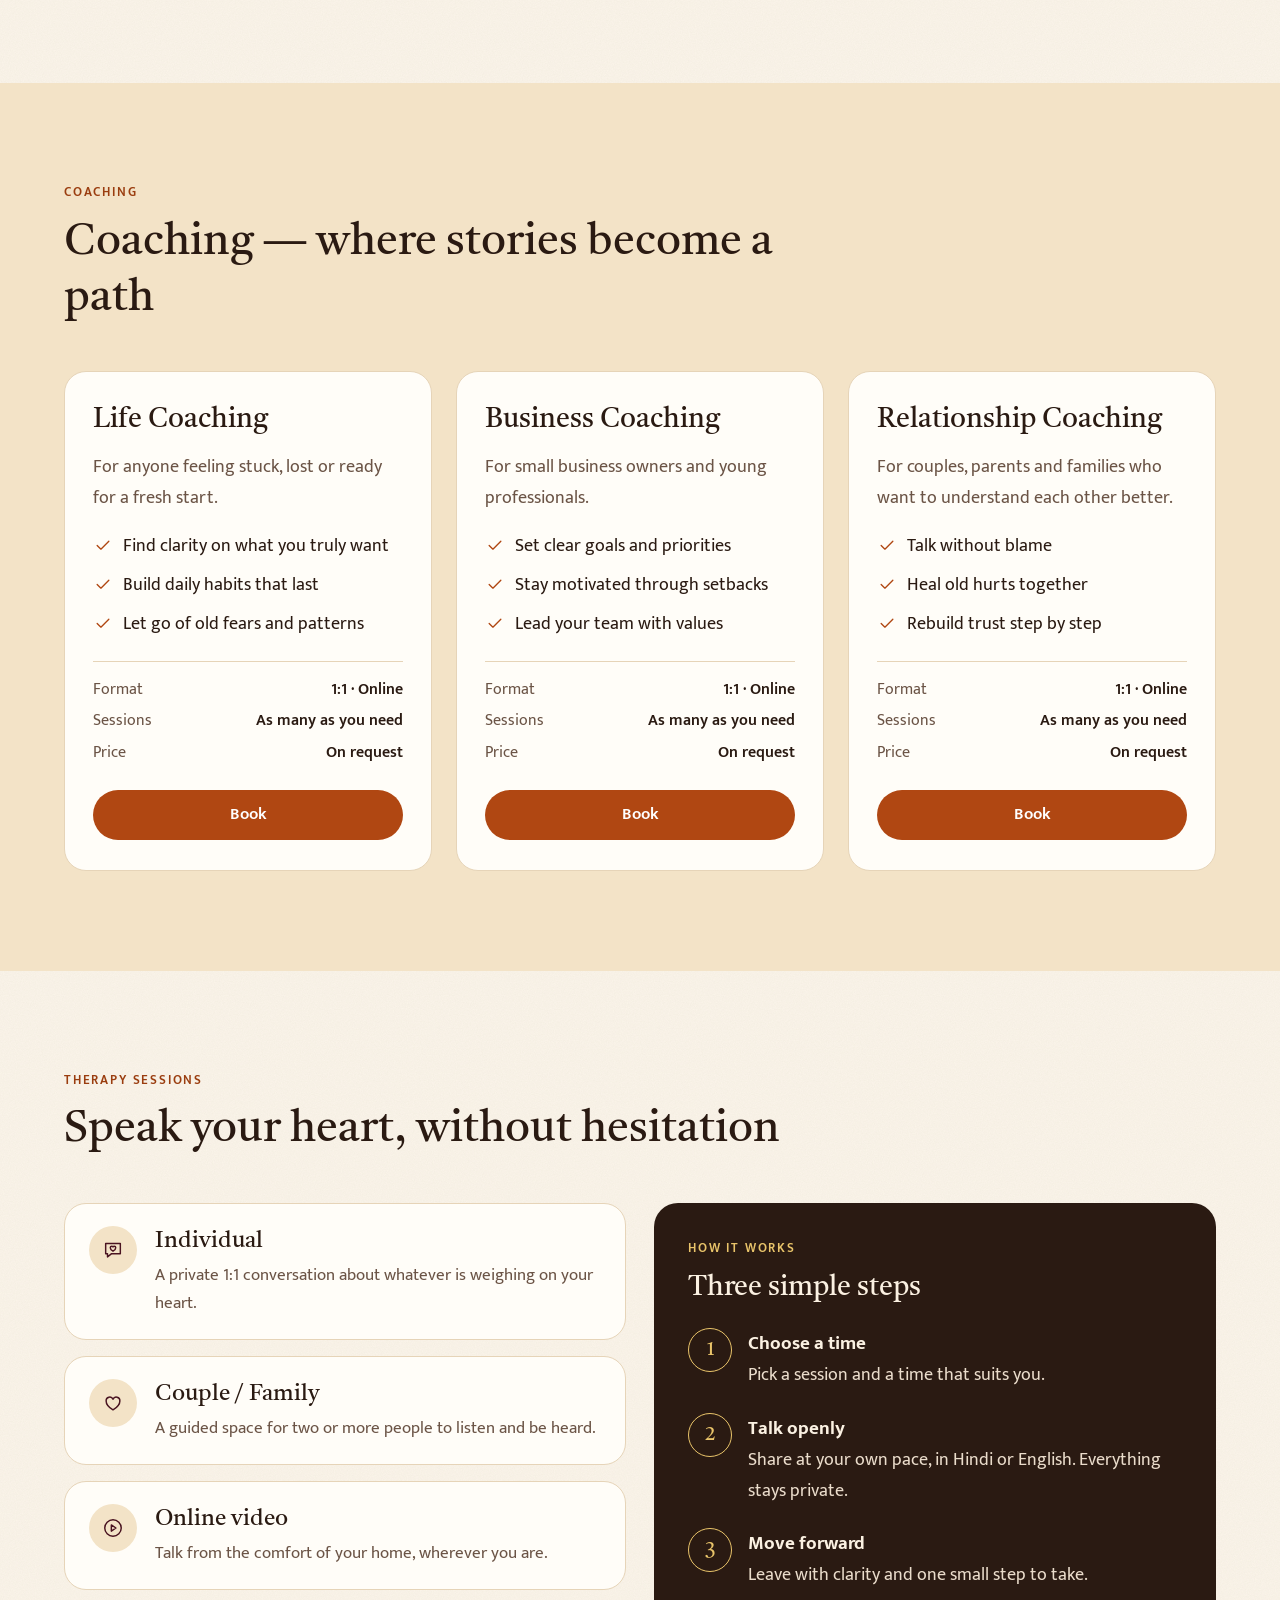
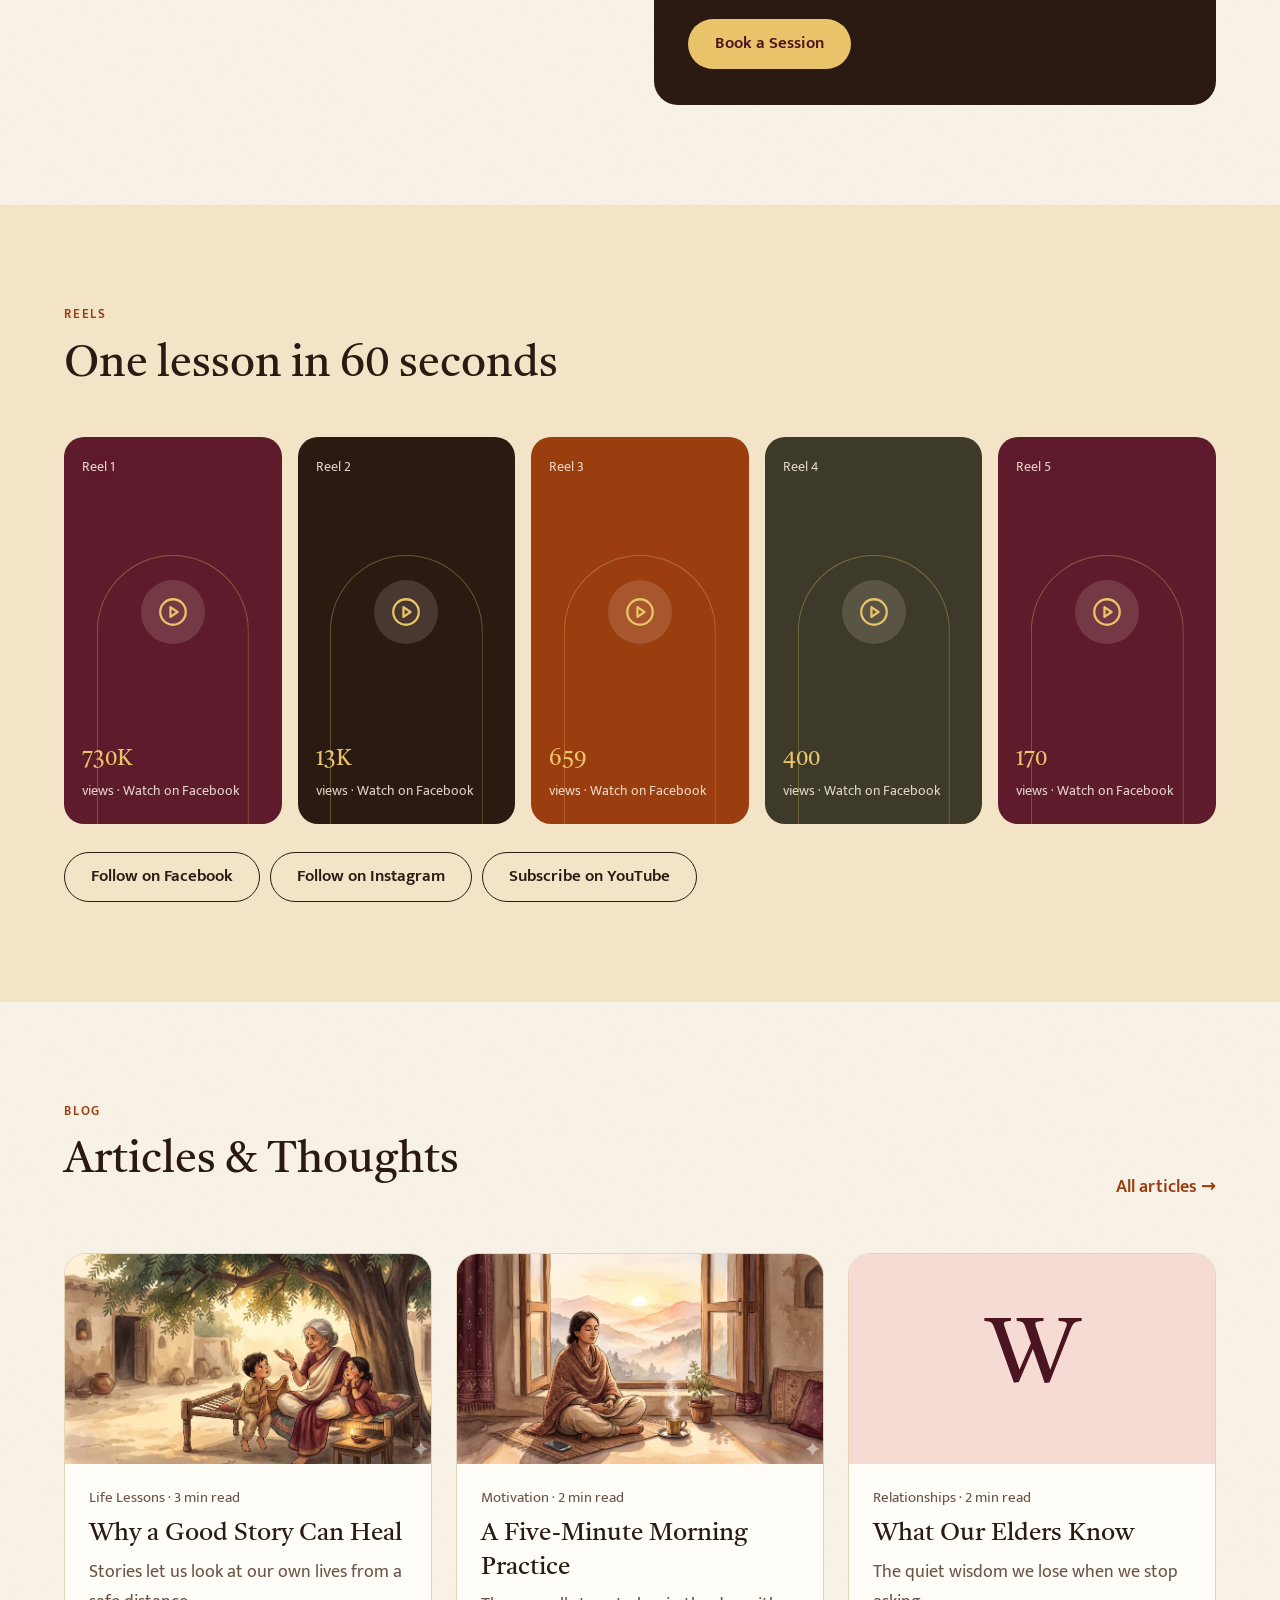
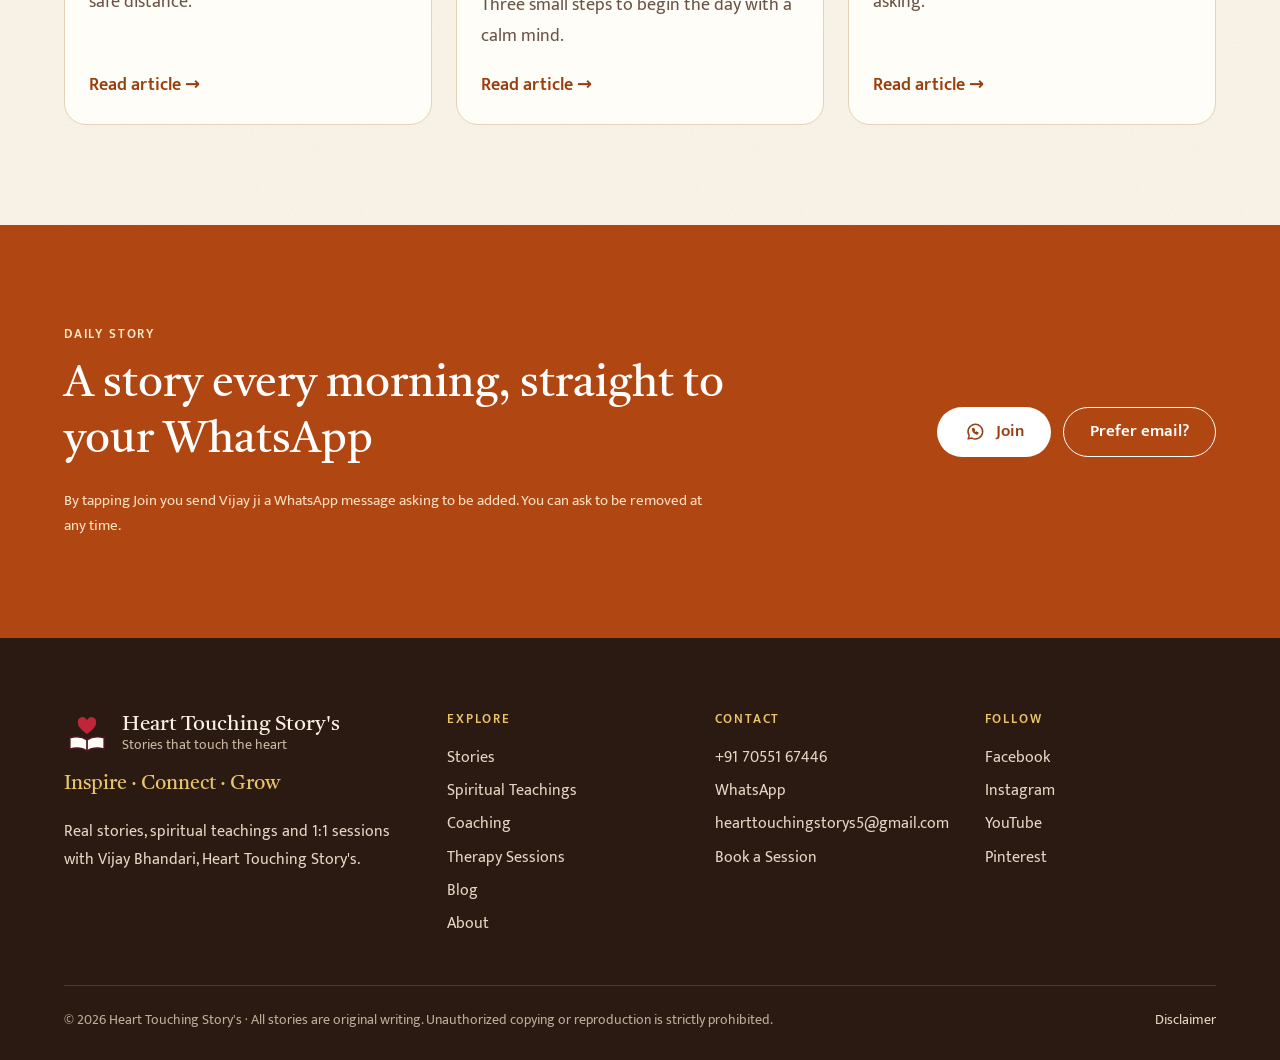
==== commit 13c8b8ef: "Animations" ====
--- a/index.html
+++ b/index.html
@@ -113,7 +113,7 @@
       <div class="seekh-top rv">
         <div>
           <span class="label"><span lang="en">Spiritual series</span><span lang="hi">आध्यात्मिक शृंखला</span></span>
-          <h2><span lang="en">Guru Gorakhnath Ji Ki Seekh</span><span lang="hi">गुरु गोरखनाथ जी की सीख</span></h2>
+          <h2><span lang="en"><span class="guru">Guru Gorakhnath Ji</span> Ki Seekh</span><span lang="hi"><span class="guru">गुरु गोरखनाथ जी</span> की सीख</span></h2>
           <p><span lang="en">Original reflections on the teachings of Guru Gorakhnath Ji, written to be read slowly — one day at a time.</span><span lang="hi">गुरु गोरखनाथ जी की शिक्षाओं पर मौलिक चिंतन — धीरे-धीरे पढ़ने के लिए, हर दिन एक सीख।</span></p>
           <p class="seekh-views"><b>3.4M+</b><span><span lang="en">Over 3.4 Million Views</span><span lang="hi">34 लाख से ज़्यादा व्यूज़</span></span></p>
           <p class="seekh-line"><span lang="en">“Awaken, seekers — recognise the light within you.”</span><span lang="hi">“जागो साधकों, जागो — अपने भीतर के प्रकाश को पहचानो।”</span></p>
--- a/assets/style.css
+++ b/assets/style.css
@@ -11,6 +11,11 @@
   --ease: cubic-bezier(.2, .7, .2, 1);
 }
 @view-transition { navigation: auto; }
+/* Page + language transitions: header holds still, page content fades up */
+::view-transition-old(root) { animation: vt-out .25s var(--ease) both; }
+::view-transition-new(root) { animation: vt-in .5s var(--ease) both; }
+@keyframes vt-out { to { opacity: 0; } }
+@keyframes vt-in { from { opacity: 0; transform: translateY(10px); } }
 
 *, *::before, *::after { box-sizing: border-box; }
 html { -webkit-text-size-adjust: 100%; scroll-behavior: smooth; scroll-padding-top: 96px; }
@@ -109,8 +114,14 @@
 .topbar a { color: var(--gold); font-weight: 600; text-decoration: none; }
 .topbar a:hover { text-decoration: underline; }
 
-.hdr { position: sticky; top: 0; z-index: 50; background: rgba(251, 245, 234, .97); border-bottom: 1px solid var(--sand); }
-.hdr-in { display: flex; align-items: center; gap: 20px; min-height: 76px; }
+.hdr { position: sticky; top: 0; z-index: 50; background: rgba(251, 245, 234, .97); border-bottom: 1px solid var(--sand); view-transition-name: hdr; transition: background .3s, box-shadow .3s; }
+.hdr-in { display: flex; align-items: center; gap: 20px; min-height: 76px; transition: min-height .3s var(--ease); }
+.hdr .brand svg { transition: width .3s var(--ease), height .3s var(--ease); }
+.hdr.scrolled { background: rgba(251, 245, 234, .8); -webkit-backdrop-filter: blur(14px) saturate(1.4); backdrop-filter: blur(14px) saturate(1.4); box-shadow: 0 8px 24px -16px rgba(42, 26, 18, .35); }
+.hdr.scrolled .hdr-in { min-height: 62px; }
+.hdr.scrolled .brand svg { width: 38px; height: 38px; }
+/* backdrop-filter would trap the fixed mobile menu inside the header */
+.menu-open .hdr { -webkit-backdrop-filter: none; backdrop-filter: none; background: var(--ivory); }
 .brand { display: flex; align-items: center; gap: 12px; color: var(--ink); text-decoration: none; margin-right: auto; }
 .brand svg { width: 46px; height: 46px; flex: none; }
 .brand b { display: block; font: 400 21px/1.2 var(--serif); white-space: nowrap; }
@@ -147,6 +158,8 @@
   .brand svg { width: 40px; height: 40px; }
   .brand b { font-size: 18px; }
   .brand small { font-size: 12.5px; }
+  .hdr.scrolled .hdr-in { min-height: 56px; }
+  .hdr.scrolled .brand svg { width: 34px; height: 34px; }
 }
 
 /* Hero */
@@ -194,6 +207,9 @@
 /* Scroll reveal (only when JS runs) */
 .js .rv { opacity: 0; transform: translateY(18px); transition: opacity .8s var(--ease), transform .8s var(--ease); transition-delay: calc(var(--i, 0) * 90ms); }
 .js .rv.in { opacity: 1; transform: none; }
+/* Headings rise word by word (words are wrapped by reveal() in app.js) */
+.js .wd { display: inline-block; transition: opacity .7s var(--ease), transform .7s var(--ease); transition-delay: calc(var(--w, 0) * 70ms + .15s); }
+.js .rv:not(.in) .wd { opacity: 0; transform: translateY(.45em); }
 
 /* Quote block / Thought of the Day */
 .quote { text-align: center; max-width: 880px; }
@@ -251,6 +267,9 @@
 .seekh-views { display: flex; align-items: baseline; gap: 12px; margin: 0 0 18px; color: var(--gold); font: 500 18px/1.3 var(--sans, inherit); }
 .seekh-views b { font: 700 clamp(40px, 5vw, 60px)/1 var(--serif); }
 .story-intro { font-style: italic; color: var(--maroon); margin: 0 0 18px; }
+/* Guru Gorakhnath Ji: gold shimmer sweep + soft diya glow */
+.guru { color: var(--gold); background: linear-gradient(110deg, var(--gold) 38%, #FFF6D6 50%, var(--gold) 62%) 100% 0 / 250% 100%; -webkit-background-clip: text; background-clip: text; -webkit-text-fill-color: transparent; filter: drop-shadow(0 0 12px rgba(233, 196, 106, .45)); animation: shine 5s ease-in-out infinite; }
+@keyframes shine { 0% { background-position: 100% 0; } 55%, 100% { background-position: 0 0; } }
 .seekh-line { font: 400 clamp(22px, 2.6vw, 30px)/1.5 var(--serif); color: var(--gold); margin: 0; }
 .badge { display: inline-flex; align-items: center; gap: 8px; margin-top: 20px; padding: 8px 16px; border: 1px solid rgba(233, 196, 106, .5); border-radius: 999px; font-size: 15px; color: var(--sandal); }
 .eds { display: grid; grid-template-columns: repeat(12, 1fr); gap: 10px; }
@@ -319,7 +338,7 @@
 .reel:nth-child(4) { background: #3E3A2A; }
 .reel::before { content: ""; position: absolute; left: 50%; bottom: -10px; translate: -50% 0; width: 70%; height: 72%; border: 1.5px solid rgba(233, 196, 106, .35); border-bottom: 0; border-radius: 999px 999px 0 0; }
 .reel:hover { transform: translateY(-5px); }
-.reel > img { position: absolute; inset: 0; width: 100%; height: 100%; object-fit: cover; }
+.reel > img { position: absolute; inset: 0; width: 100%; height: 100%; object-fit: cover; transition: transform .9s var(--ease); }
 .reel:has(> img)::before { inset: 0; translate: none; width: auto; height: auto; border: 0; border-radius: 0; background: linear-gradient(rgba(0,0,0,.45), rgba(0,0,0,0) 30%, rgba(0,0,0,0) 55%, rgba(0,0,0,.75)); z-index: 1; }
 .reel > :not(img) { position: relative; z-index: 2; }
 .reel:has(> img) .play { background: rgba(43, 18, 24, .55); backdrop-filter: blur(2px); }
@@ -397,8 +416,12 @@
 .lang-note { max-width: 760px; margin: 28px auto 0; padding: 12px 18px; border-radius: 14px; background: var(--sandal); font-size: 15.5px; text-align: center; }
 .cover-wide { position: relative; max-width: 1000px; aspect-ratio: 16 / 9; margin: 36px auto 52px; border-radius: 24px; overflow: hidden; display: grid; place-items: center; font: 400 clamp(90px, 14vw, 170px)/1 var(--serif); color: var(--maroon); }
 .cover-wide::before { width: 30%; height: 82%; bottom: -2px; border-radius: 999px 999px 0 0; }
-.cover > img, .cover-wide > img { position: absolute; inset: 0; width: 100%; height: 100%; object-fit: cover; object-position: top; transition: transform .6s; }
-.story-card:hover .cover > img { transform: scale(1.04); }
+.cover > img, .cover-wide > img { position: absolute; inset: 0; width: 100%; height: 100%; object-fit: cover; object-position: top; transition: transform .9s var(--ease); }
+/* Images settle in as they scroll into view (works on phones), zoom gently on hover (mouse only) */
+.js .rv:not(.in) .cover > img, .js .rv:not(.in) > .reel > img, .js .reel.rv:not(.in) > img { transform: scale(1.08); }
+@media (hover: hover) {
+  .story-card:hover .cover > img, .reel:hover > img { transform: scale(1.05); }
+}
 .cover:has(> img)::before, .cover:has(> img)::after, .cover-wide:has(> img)::before { display: none; }
 .prose { max-width: 760px; margin: 0 auto; font-size: var(--fs, 20px); line-height: 1.95; }
 .prose p { margin: 0 0 1.2em; }
@@ -477,9 +500,3 @@
   .sticky-cta .btn { flex: 1; min-height: 48px; padding: 6px 12px; font-size: 16px; }
   .has-sticky .ftr { padding-bottom: 96px; }
 }
-
-/* Calm by default: everything stills for reduced-motion users */
-@media (prefers-reduced-motion: reduce) {
-  *, *::before, *::after { animation: none !important; transition: none !important; scroll-behavior: auto !important; }
-  .js .rv, .js .eds:not(.in) .ed { opacity: 1 !important; transform: none !important; }
-}
